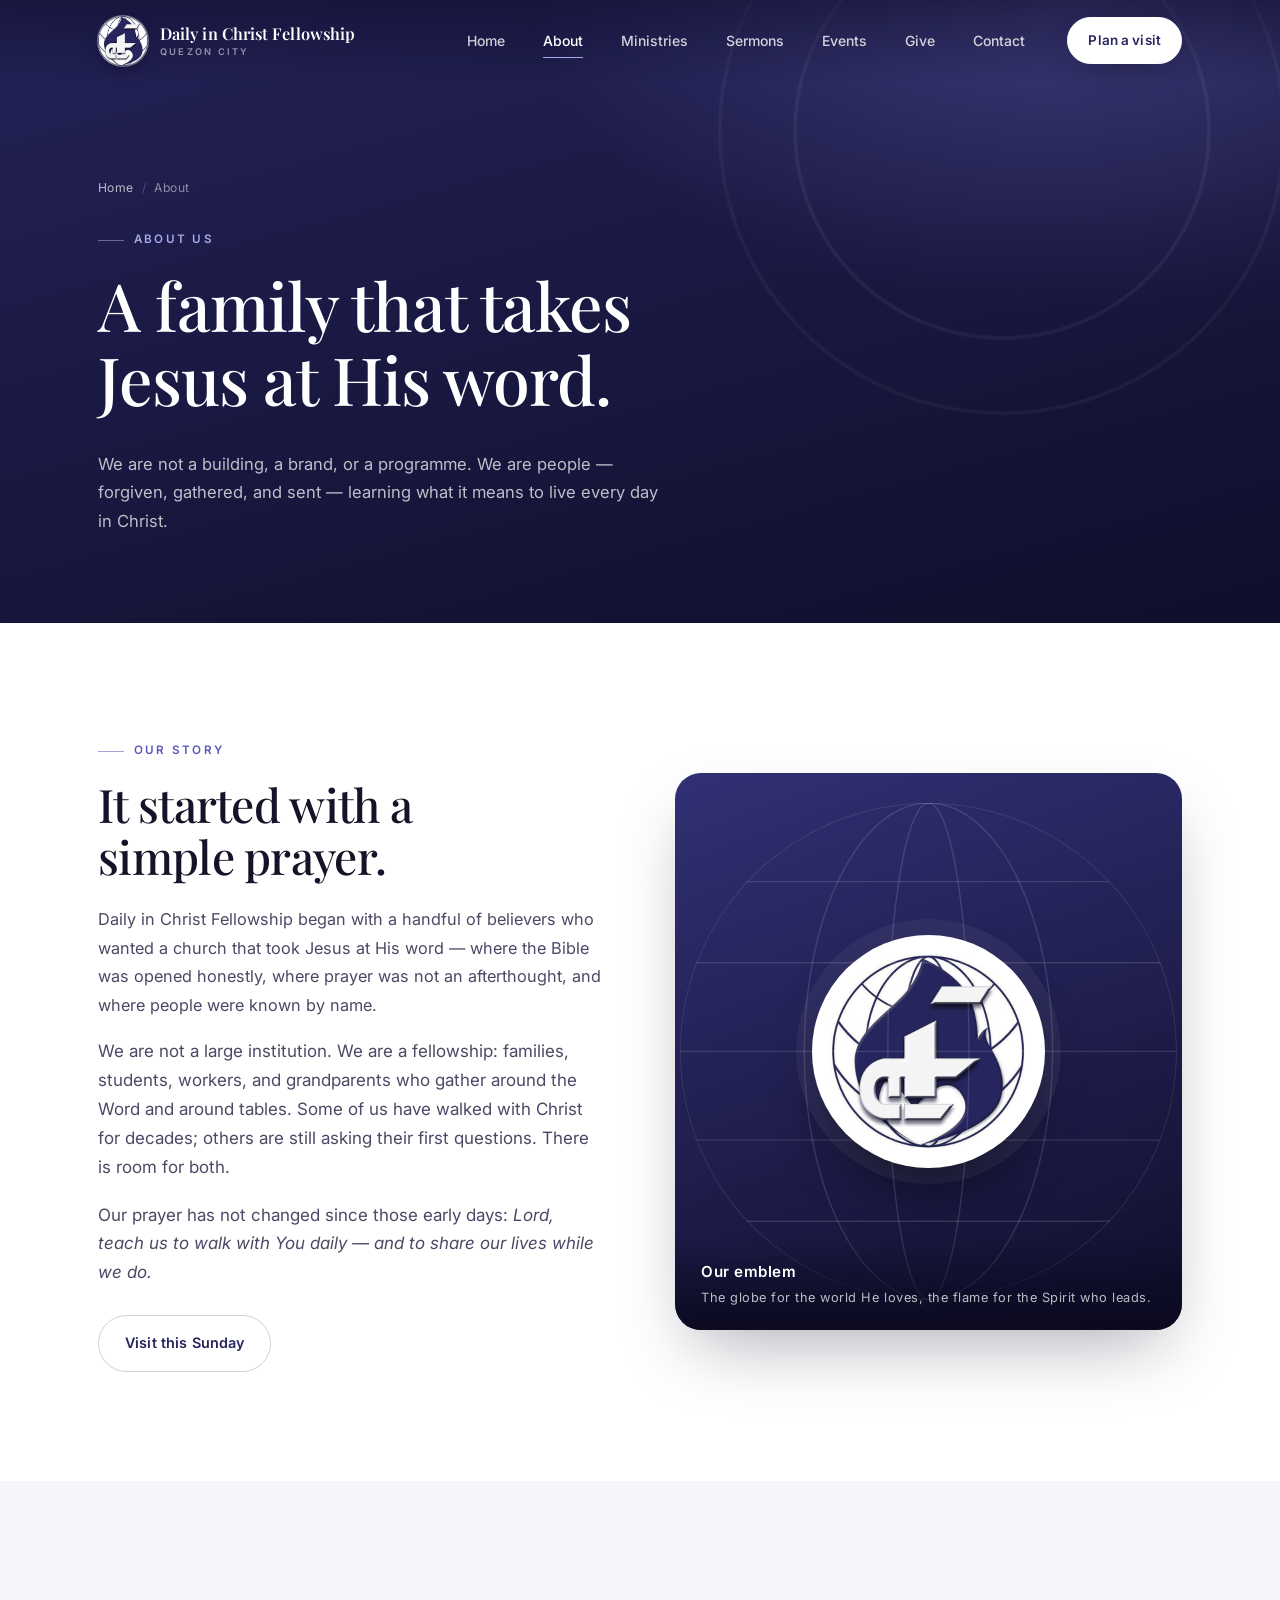
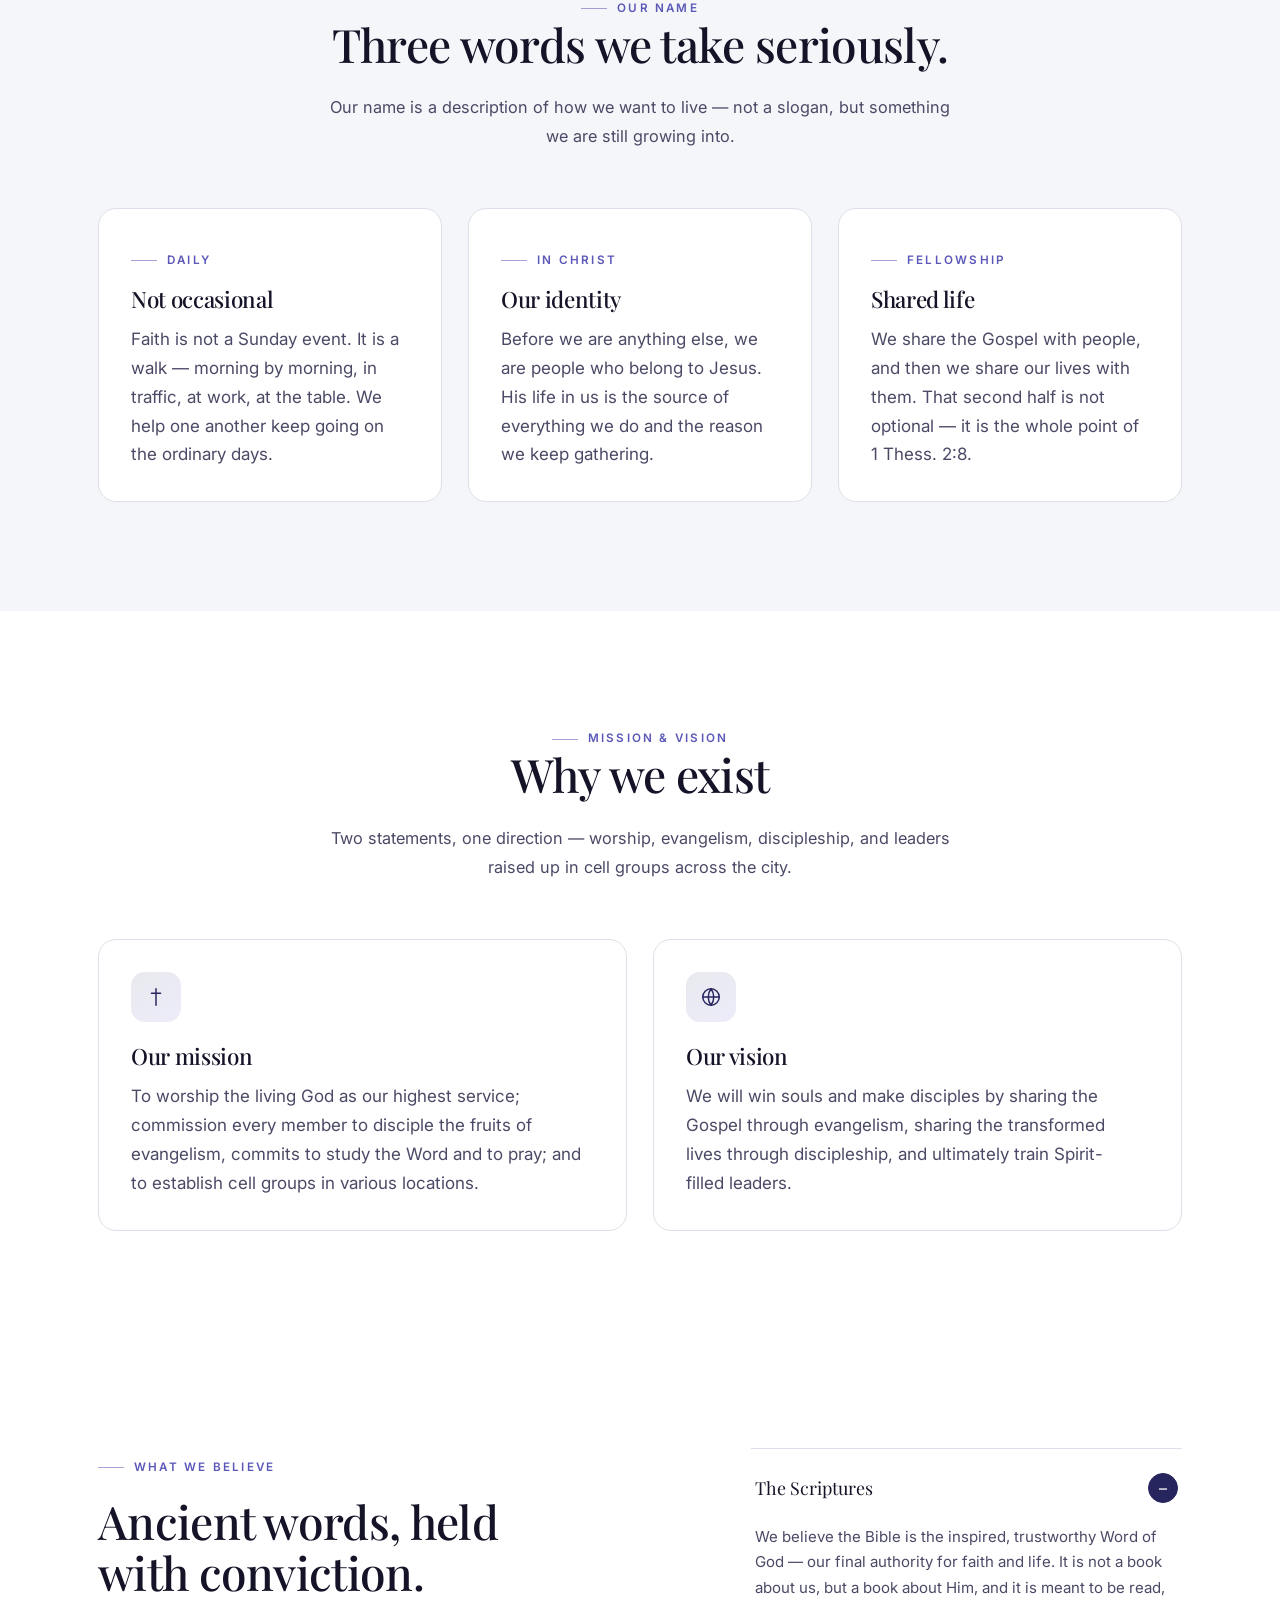
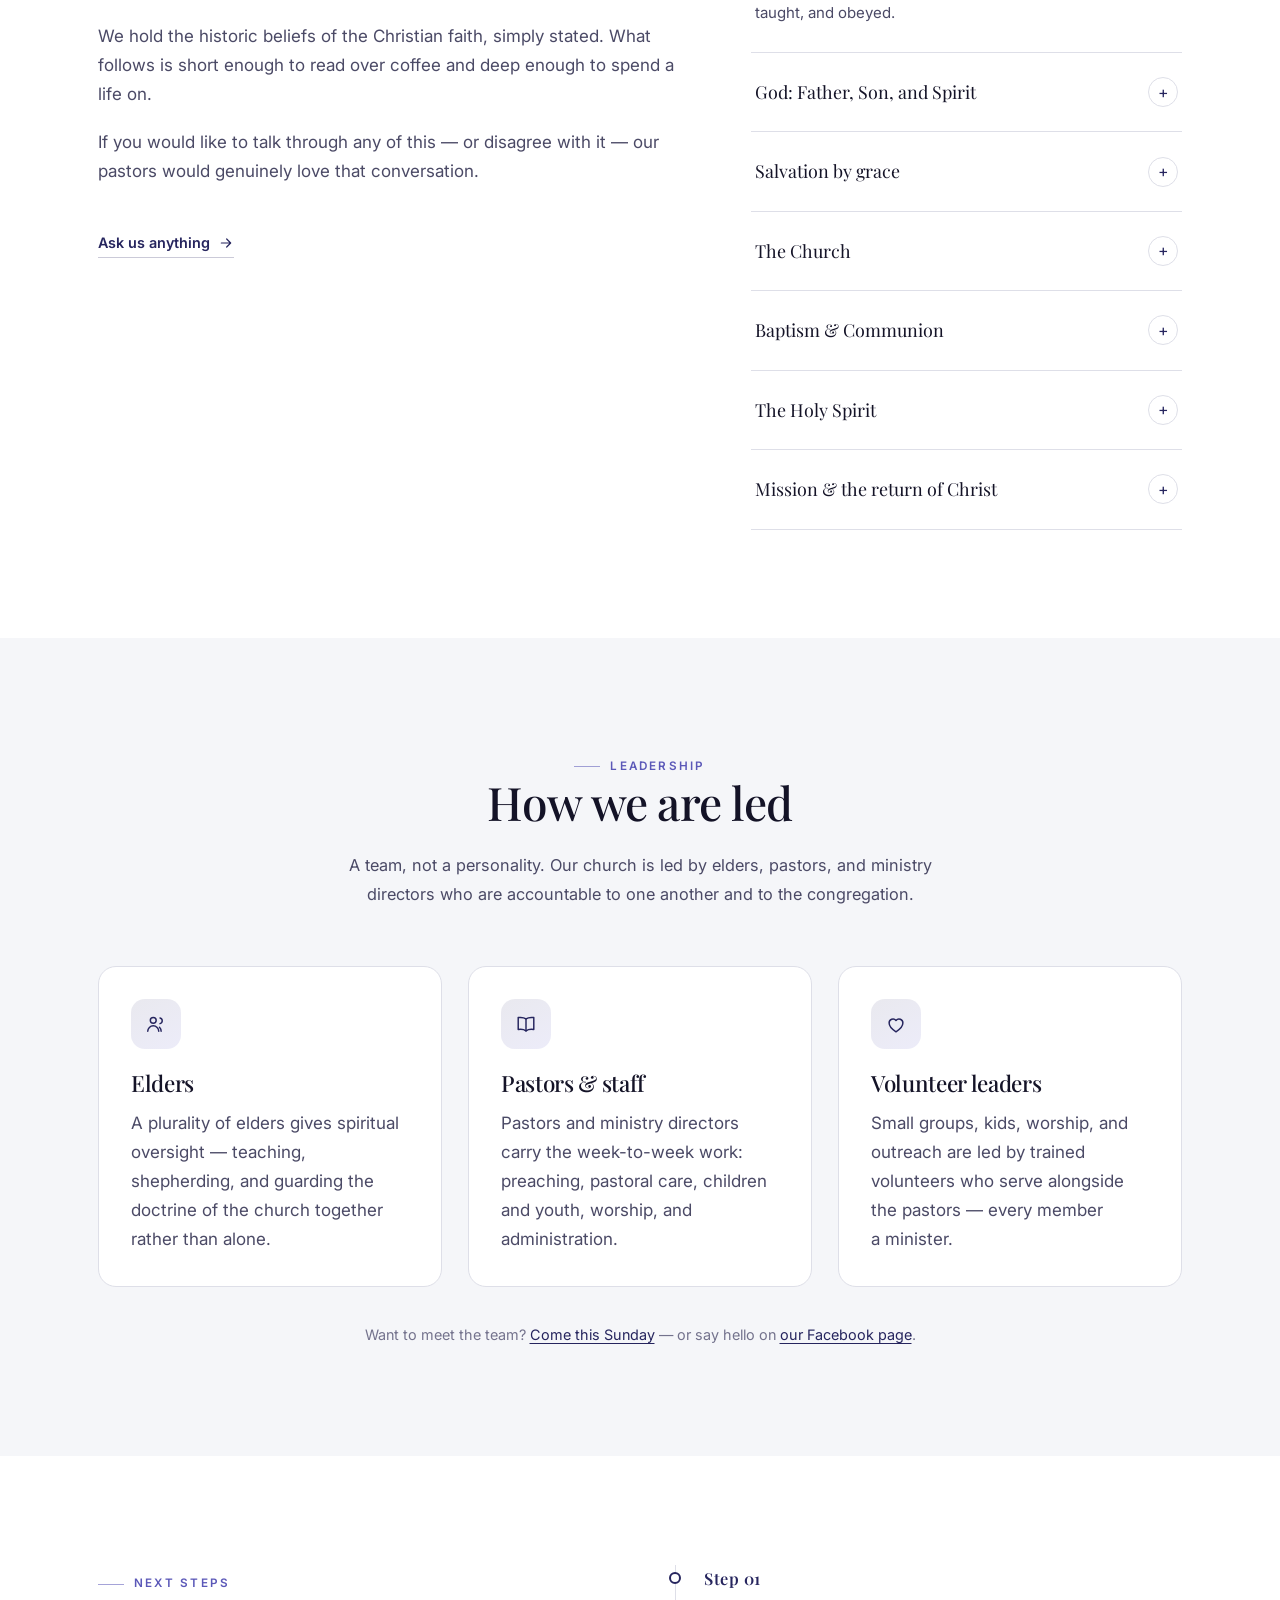
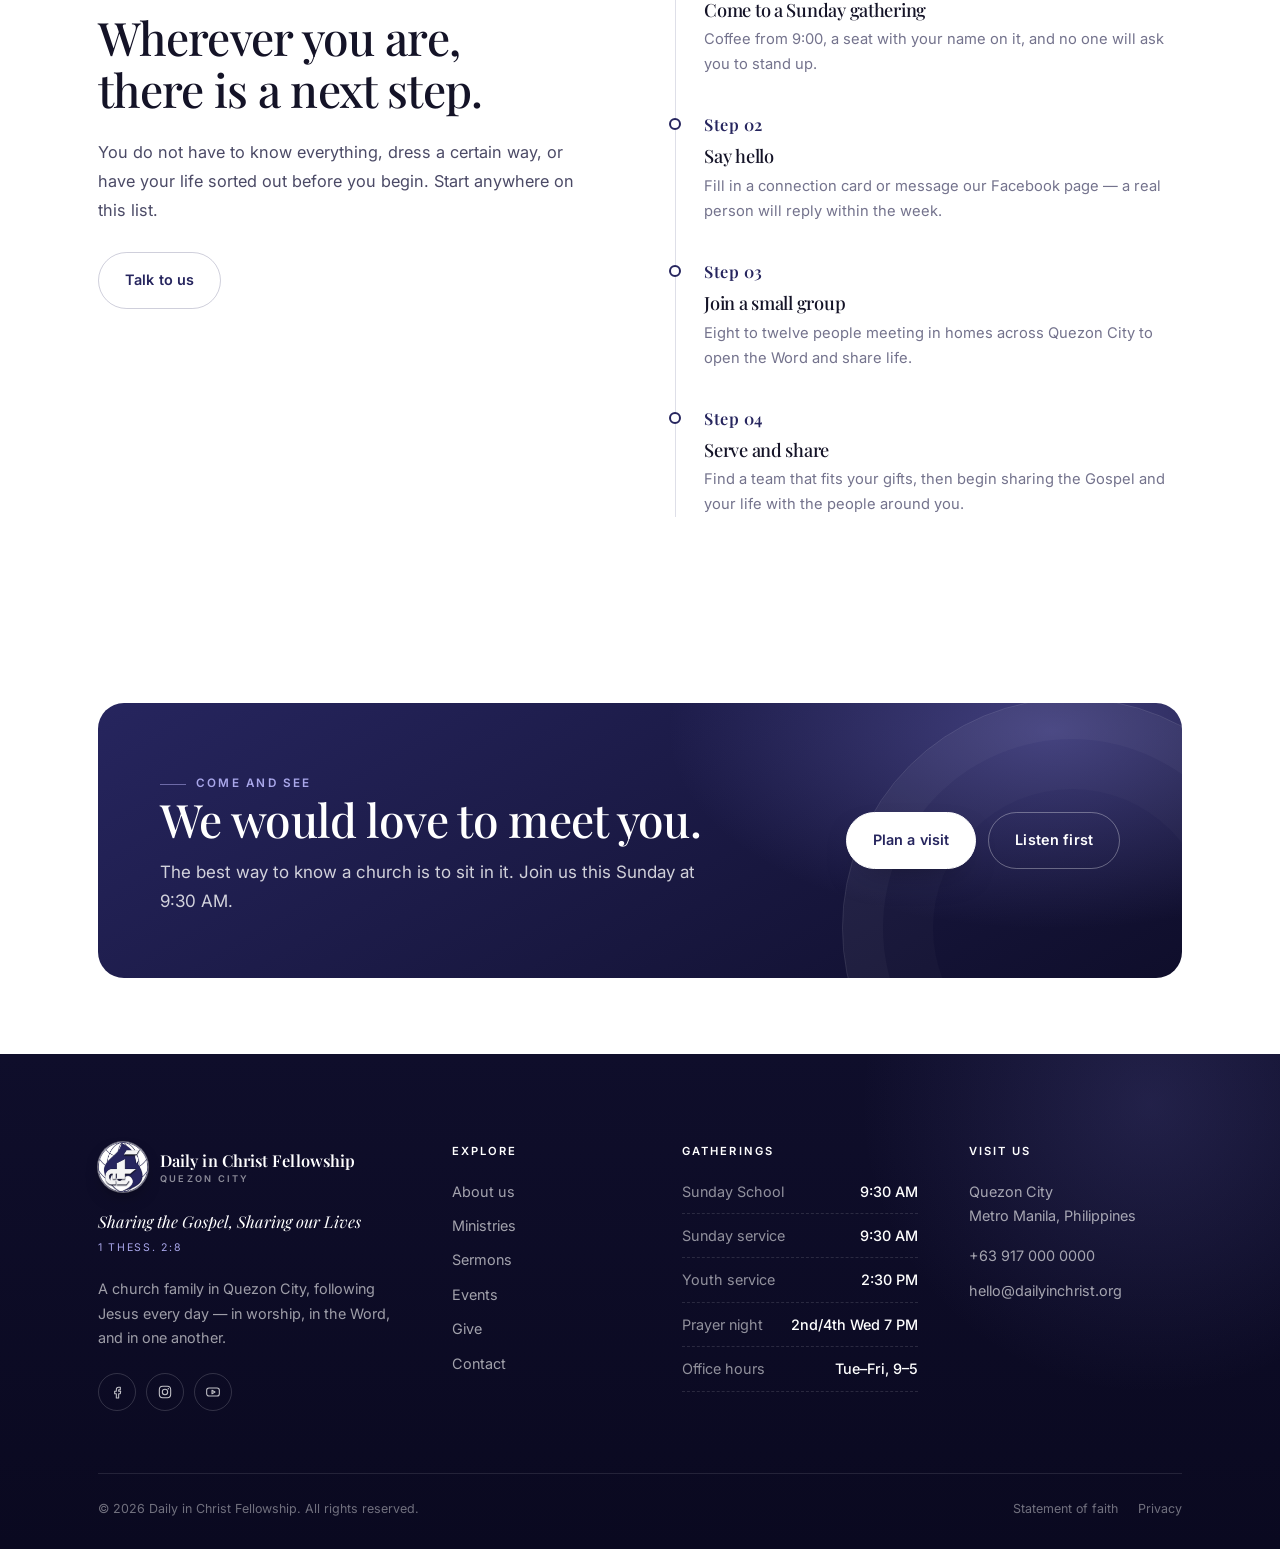
==== about.html @ facb662f "Initial commit" ====
<!DOCTYPE html>
<html lang="en">
<head>
<meta charset="utf-8">
<meta name="viewport" content="width=device-width, initial-scale=1">
<title>About Us | Daily in Christ Fellowship</title>
<meta name="description" content="Meet Daily in Christ Fellowship in Quezon City: our story, what our name means, what we believe, and how our church is led.">
<meta name="theme-color" content="#26255E">
<meta property="og:title" content="About Us | Daily in Christ Fellowship">
<meta property="og:description" content="Meet Daily in Christ Fellowship in Quezon City: our story, what our name means, what we believe, and how our church is led.">
<meta property="og:image" content="assets/images/logo.png">
<link rel="icon" href="assets/images/favicon.png" type="image/png">
<link rel="apple-touch-icon" href="assets/images/logo-192.png">
<link rel="preconnect" href="https://fonts.googleapis.com">
<link rel="preconnect" href="https://fonts.gstatic.com" crossorigin>
<link href="https://fonts.googleapis.com/css2?family=Inter:wght@300;400;500;600;700&family=Playfair+Display:ital,wght@0,400;0,500;0,600;1,400;1,500&display=swap" rel="stylesheet">
<link rel="stylesheet" href="assets/css/styles.css">
</head>
<body>
<a class="skip-link" href="#main">Skip to content</a>

<header class="site-header">
  <div class="wrap header__inner">
    <a class="brand" href="index.html" aria-label="Daily in Christ Fellowship, home">
      <span class="brand__mark" aria-hidden="true"></span>
      <span class="brand__text">
        <span class="brand__name">Daily in Christ Fellowship</span>
        <span class="brand__tag">Quezon City</span>
      </span>
    </a>

    <nav class="nav" id="primary-nav" aria-label="Primary">
      <ul class="nav__list">
        <li><a class="nav__link" href="index.html">Home</a></li>
        <li><a class="nav__link" href="about.html" aria-current="page">About</a></li>
        <li><a class="nav__link" href="ministries.html">Ministries</a></li>
        <li><a class="nav__link" href="sermons.html">Sermons</a></li>
        <li><a class="nav__link" href="events.html">Events</a></li>
        <li><a class="nav__link" href="give.html">Give</a></li>
        <li><a class="nav__link" href="contact.html">Contact</a></li>
        <li class="nav__cta"><a class="btn btn--light" href="contact.html">Plan a visit</a></li>
      </ul>
    </nav>

    <a class="btn btn--light btn--sm header__cta" href="contact.html">Plan a visit</a>
    <button class="nav-toggle" type="button" aria-label="Open menu" aria-expanded="false" aria-controls="primary-nav"><span></span></button>
  </div>
</header>

<main id="main">

  <section class="page-hero">
    <div class="wrap">
      <ol class="crumbs">
        <li><a href="index.html">Home</a></li>
        <li aria-current="page">About</li>
      </ol>
      <p class="eyebrow">About us</p>
      <h1>A family that takes Jesus at His word.</h1>
      <p class="page-hero__lead" style="margin-top:18px">
        We are not a building, a brand, or a programme. We are people — forgiven, gathered, and
        sent — learning what it means to live every day in Christ.
      </p>
    </div>
  </section>

  <section class="section">
    <div class="wrap split">
      <div class="reveal">
        <p class="eyebrow">Our story</p>
        <h2>It started with a simple prayer.</h2>
        <p class="lead">Daily in Christ Fellowship began with a handful of believers who wanted a church that took Jesus at His word — where the Bible was opened honestly, where prayer was not an afterthought, and where people were known by name.</p>
        <p>We are not a large institution. We are a fellowship: families, students, workers, and grandparents who gather around the Word and around tables. Some of us have walked with Christ for decades; others are still asking their first questions. There is room for both.</p>
        <p>Our prayer has not changed since those early days: <em>Lord, teach us to walk with You daily — and to share our lives while we do.</em></p>
        <div style="margin-top:28px">
          <a class="btn btn--ghost" href="contact.html">Visit this Sunday</a>
        </div>
      </div>
      <div class="figure-card reveal" style="--delay:100ms" role="img" aria-label="The Daily in Christ Fellowship emblem">
        <svg class="figure-card__globe" viewBox="0 0 400 400" aria-hidden="true" focusable="false">
          <defs><clipPath id="globeAboutPage"><circle cx="200" cy="200" r="196"/></clipPath></defs>
          <g clip-path="url(#globeAboutPage)" fill="none" stroke="currentColor" stroke-width="1.1">
            <circle cx="200" cy="200" r="196"/>
            <ellipse cx="200" cy="200" rx="98" ry="196"/>
            <ellipse cx="200" cy="200" rx="32" ry="196"/>
            <path d="M4 200h392M4 130h392M4 270h392M4 66h392M4 334h392"/>
          </g>
        </svg>
        <span class="figure-card__seal"></span>
        <span class="figure-card__caption">
          <strong>Our emblem</strong>
          The globe for the world He loves, the flame for the Spirit who leads.
        </span>
      </div>
    </div>
  </section>

  <section class="section section--tint" aria-labelledby="name-title">
    <div class="wrap">
      <div class="section-head section-head--center reveal">
        <p class="eyebrow">Our name</p>
        <h2 id="name-title">Three words we take seriously.</h2>
        <p class="lead">Our name is a description of how we want to live — not a slogan, but something we are still growing into.</p>
      </div>
      <div class="grid grid--3">
        <article class="card reveal">
          <p class="eyebrow" style="margin-bottom:14px">Daily</p>
          <h3>Not occasional</h3>
          <p>Faith is not a Sunday event. It is a walk — morning by morning, in traffic, at work, at the table. We help one another keep going on the ordinary days.</p>
        </article>
        <article class="card reveal" style="--delay:80ms">
          <p class="eyebrow" style="margin-bottom:14px">In Christ</p>
          <h3>Our identity</h3>
          <p>Before we are anything else, we are people who belong to Jesus. His life in us is the source of everything we do and the reason we keep gathering.</p>
        </article>
        <article class="card reveal" style="--delay:160ms">
          <p class="eyebrow" style="margin-bottom:14px">Fellowship</p>
          <h3>Shared life</h3>
          <p>We share the Gospel with people, and then we share our lives with them. That second half is not optional — it is the whole point of 1 Thess. 2:8.</p>
        </article>
      </div>
    </div>
  </section>

  <section class="section" aria-labelledby="mission-title">
    <div class="wrap">
      <div class="section-head section-head--center reveal">
        <p class="eyebrow">Mission &amp; vision</p>
        <h2 id="mission-title">Why we exist</h2>
        <p class="lead">Two statements, one direction — worship, evangelism, discipleship, and leaders raised up in cell groups across the city.</p>
      </div>
      <div class="grid grid--2">
        <article class="card reveal">
          <div class="icon-box">
            <svg viewBox="0 0 24 24" fill="none" stroke="currentColor" stroke-width="1.6" stroke-linecap="round" stroke-linejoin="round" aria-hidden="true"><path d="M12 3v18M7 8h10"/></svg>
          </div>
          <h3>Our mission</h3>
          <p>To worship the living God as our highest service; commission every member to disciple the fruits of evangelism, commits to study the Word and to pray; and to establish cell groups in various locations.</p>
        </article>
        <article class="card reveal" style="--delay:80ms">
          <div class="icon-box">
            <svg viewBox="0 0 24 24" fill="none" stroke="currentColor" stroke-width="1.6" stroke-linecap="round" stroke-linejoin="round" aria-hidden="true"><circle cx="12" cy="12" r="9"/><path d="M3 12h18M12 3a15 15 0 0 1 0 18M12 3a15 15 0 0 0 0 18"/></svg>
          </div>
          <h3>Our vision</h3>
          <p>We will win souls and make disciples by sharing the Gospel through evangelism, sharing the transformed lives through discipleship, and ultimately train Spirit-filled leaders.</p>
        </article>
      </div>
    </div>
  </section>

  <section class="section" id="beliefs" aria-labelledby="beliefs-title">
    <div class="wrap split split--wide-left" style="align-items:start">
      <div class="reveal">
        <p class="eyebrow">What we believe</p>
        <h2 id="beliefs-title">Ancient words, held with conviction.</h2>
        <p>We hold the historic beliefs of the Christian faith, simply stated. What follows is short enough to read over coffee and deep enough to spend a life on.</p>
        <p style="margin-top:20px">If you would like to talk through any of this — or disagree with it — our pastors would genuinely love that conversation.</p>
        <a class="link-arrow" href="contact.html" style="margin-top:26px">
          Ask us anything
          <svg viewBox="0 0 24 24" fill="none" stroke="currentColor" stroke-width="1.8" stroke-linecap="round" stroke-linejoin="round" aria-hidden="true"><path d="M5 12h14M13 6l6 6-6 6"/></svg>
        </a>
      </div>

      <div class="accordion reveal" style="--delay:80ms">
        <details open>
          <summary>The Scriptures</summary>
          <div class="accordion__body">We believe the Bible is the inspired, trustworthy Word of God — our final authority for faith and life. It is not a book about us, but a book about Him, and it is meant to be read, taught, and obeyed.</div>
        </details>
        <details>
          <summary>God: Father, Son, and Spirit</summary>
          <div class="accordion__body">We believe in one God eternally existing in three persons — Father, Son, and Holy Spirit — equal in power and glory, distinct in person and work.</div>
        </details>
        <details>
          <summary>Salvation by grace</summary>
          <div class="accordion__body">We believe every person has sinned and fallen short, and that salvation is a gift of God's grace received through repentance and faith in Jesus Christ — not earned by religious effort.</div>
        </details>
        <details>
          <summary>The Church</summary>
          <div class="accordion__body">We believe the church is the body of Christ on earth: a people gathered for worship, equipped by the Word, and scattered for mission. Every member is a minister.</div>
        </details>
        <details>
          <summary>Baptism &amp; Communion</summary>
          <div class="accordion__body">We practise believer's baptism by immersion as a public declaration of faith, and we celebrate Communion regularly as a remembrance of the body and blood of Christ. Both are means of grace for the believing community.</div>
        </details>
        <details>
          <summary>The Holy Spirit</summary>
          <div class="accordion__body">We believe the Spirit indwells, gifts, and empowers believers for holy living and bold witness, and that His fruit is the mark of a maturing Christian.</div>
        </details>
        <details>
          <summary>Mission &amp; the return of Christ</summary>
          <div class="accordion__body">We believe Jesus will return to judge the living and the dead and to make all things new. Until then, we are sent — to our neighbours, our city, and the nations — with the good news of the kingdom.</div>
        </details>
      </div>
    </div>
  </section>

  <section class="section section--tint" aria-labelledby="team-title">
    <div class="wrap">
      <div class="section-head section-head--center reveal">
        <p class="eyebrow">Leadership</p>
        <h2 id="team-title">How we are led</h2>
        <p class="lead">A team, not a personality. Our church is led by elders, pastors, and ministry directors who are accountable to one another and to the congregation.</p>
      </div>
      <div class="grid grid--3">
        <article class="card reveal">
          <div class="icon-box">
            <svg viewBox="0 0 24 24" fill="none" stroke="currentColor" stroke-width="1.6" stroke-linecap="round" stroke-linejoin="round" aria-hidden="true"><circle cx="9" cy="8" r="3.2"/><path d="M3 20a6 6 0 0 1 12 0"/><path d="M16.4 5.4a3.2 3.2 0 0 1 0 6.2M17.6 20a6.2 6.2 0 0 0-1.8-4.4"/></svg>
          </div>
          <h3>Elders</h3>
          <p>A plurality of elders gives spiritual oversight — teaching, shepherding, and guarding the doctrine of the church together rather than alone.</p>
        </article>
        <article class="card reveal" style="--delay:80ms">
          <div class="icon-box">
            <svg viewBox="0 0 24 24" fill="none" stroke="currentColor" stroke-width="1.6" stroke-linecap="round" stroke-linejoin="round" aria-hidden="true"><path d="M12 6.5C10 5 7 4.5 3.5 5v13c3.5-.5 6.5 0 8.5 1.5 2-1.5 5-2 8.5-1.5V5C17 4.5 14 5 12 6.5Z"/><path d="M12 6.5v13"/></svg>
          </div>
          <h3>Pastors &amp; staff</h3>
          <p>Pastors and ministry directors carry the week-to-week work: preaching, pastoral care, children and youth, worship, and administration.</p>
        </article>
        <article class="card reveal" style="--delay:160ms">
          <div class="icon-box">
            <svg viewBox="0 0 24 24" fill="none" stroke="currentColor" stroke-width="1.6" stroke-linecap="round" stroke-linejoin="round" aria-hidden="true"><path d="M12 20.5s-7.5-4.6-7.5-9.5A4.2 4.2 0 0 1 12 8.2a4.2 4.2 0 0 1 7.5 2.8c0 4.9-7.5 9.5-7.5 9.5Z"/></svg>
          </div>
          <h3>Volunteer leaders</h3>
          <p>Small groups, kids, worship, and outreach are led by trained volunteers who serve alongside the pastors — every member a minister.</p>
        </article>
      </div>
      <p class="reveal" style="text-align:center; margin-top:36px; font-size:.9rem; color:var(--muted)">
        Want to meet the team? <a href="contact.html">Come this Sunday</a> — or say hello on <a href="https://www.facebook.com/DailyInChristFellowship" target="_blank" rel="noopener">our Facebook page</a>.
      </p>
    </div>
  </section>

  <section class="section" aria-labelledby="steps-title">
    <div class="wrap split split--top">
      <div class="reveal">
        <p class="eyebrow">Next steps</p>
        <h2 id="steps-title">Wherever you are, there is a next step.</h2>
        <p class="lead">You do not have to know everything, dress a certain way, or have your life sorted out before you begin. Start anywhere on this list.</p>
        <div style="margin-top:28px">
          <a class="btn btn--ghost" href="contact.html">Talk to us</a>
        </div>
      </div>
      <ol class="timeline reveal" style="--delay:80ms">
        <li>
          <span class="year">Step 01</span>
          <h3>Come to a Sunday gathering</h3>
          <p>Coffee from 9:00, a seat with your name on it, and no one will ask you to stand up.</p>
        </li>
        <li>
          <span class="year">Step 02</span>
          <h3>Say hello</h3>
          <p>Fill in a connection card or message our Facebook page — a real person will reply within the week.</p>
        </li>
        <li>
          <span class="year">Step 03</span>
          <h3>Join a small group</h3>
          <p>Eight to twelve people meeting in homes across Quezon City to open the Word and share life.</p>
        </li>
        <li>
          <span class="year">Step 04</span>
          <h3>Serve and share</h3>
          <p>Find a team that fits your gifts, then begin sharing the Gospel and your life with the people around you.</p>
        </li>
      </ol>
    </div>
  </section>

  <section class="section section--tight">
    <div class="wrap">
      <div class="cta-band reveal">
        <div>
          <p class="eyebrow">Come and see</p>
          <h2>We would love to meet you.</h2>
          <p>The best way to know a church is to sit in it. Join us this Sunday at 9:30 AM.</p>
        </div>
        <div class="cta-band__actions">
          <a class="btn btn--light" href="contact.html">Plan a visit</a>
          <a class="btn btn--outline-light" href="sermons.html">Listen first</a>
        </div>
      </div>
    </div>
  </section>

</main>
<footer class="site-footer">
  <div class="wrap">
    <div class="footer__grid">
      <div class="footer__brand">
        <a class="brand" href="index.html" aria-label="Daily in Christ Fellowship, home">
          <span class="brand__mark" aria-hidden="true"></span>
          <span class="brand__text">
            <span class="brand__name">Daily in Christ Fellowship</span>
            <span class="brand__tag">Quezon City</span>
          </span>
        </a>
        <p class=footer__tagline>Sharing the Gospel, Sharing our Lives <span>1 Thess. 2:8</span></p>
        <p>A church family in Quezon City, following Jesus every day — in worship, in the Word, and in one another.</p>
        <div class="socials">
          <a href="https://www.facebook.com/DailyInChristFellowship" aria-label="Facebook" target="_blank" rel="noopener"><svg viewBox="0 0 24 24" fill="none" stroke="currentColor" stroke-width="1.6" stroke-linecap="round" stroke-linejoin="round" aria-hidden="true"><path d="M14.5 8.5H17V5h-2.5A3.5 3.5 0 0 0 11 8.5V11H8.5v3.5H11V21h3.5v-6.5H17L17.5 11h-3V9c0-.3.2-.5.5-.5Z"/></svg></a>
          <a href="#" aria-label="Instagram"><svg viewBox="0 0 24 24" fill="none" stroke="currentColor" stroke-width="1.6" stroke-linecap="round" aria-hidden="true"><rect x="3.5" y="3.5" width="17" height="17" rx="5"/><circle cx="12" cy="12" r="4"/><circle cx="17" cy="7" r="1.1" fill="currentColor" stroke="none"/></svg></a>
          <a href="#" aria-label="YouTube"><svg viewBox="0 0 24 24" fill="none" stroke="currentColor" stroke-width="1.6" stroke-linejoin="round" aria-hidden="true"><rect x="2.5" y="6" width="19" height="12" rx="3.5"/><path d="M10.5 9.5v5l4.5-2.5-4.5-2.5Z"/></svg></a>
        </div>
      </div>

      <div>
        <p class="footer__title">Explore</p>
        <ul class="footer__list">
          <li><a href="about.html">About us</a></li>
          <li><a href="ministries.html">Ministries</a></li>
          <li><a href="sermons.html">Sermons</a></li>
          <li><a href="events.html">Events</a></li>
          <li><a href="give.html">Give</a></li>
          <li><a href="contact.html">Contact</a></li>
        </ul>
      </div>

      <div>
        <p class="footer__title">Gatherings</p>
        <div class="footer__times">
          <div><span>Sunday School</span><span>9:30 AM</span></div>
          <div><span>Sunday service</span><span>9:30 AM</span></div>
          <div><span>Youth service</span><span>2:30 PM</span></div>
          <div><span>Prayer night</span><span>2nd/4th Wed 7 PM</span></div>
          <div><span>Office hours</span><span>Tue–Fri, 9–5</span></div>
        </div>
      </div>

      <div>
        <p class="footer__title">Visit us</p>
        <address style="font-style:normal; margin-bottom:16px; color:rgba(255,255,255,.62)">
          Quezon City<br>
          Metro Manila, Philippines
        </address>
        <ul class="footer__list">
          <li><a href="tel:+639170000000">+63 917 000 0000</a></li>
          <li><a href="mailto:hello@dailyinchrist.org">hello@dailyinchrist.org</a></li>
        </ul>
      </div>
    </div>

    <div class="footer__bottom">
      <p>&copy; <span data-year>2026</span> Daily in Christ Fellowship. All rights reserved.</p>
      <div class="footer__legal">
        <a href="about.html#beliefs">Statement of faith</a>
        <a href="#">Privacy</a>
      </div>
    </div>
  </div>
</footer>

<div class="modal" id="video-modal" role="dialog" aria-modal="true" aria-hidden="true" aria-label="Sermon player">
  <div class="modal__backdrop"></div>
  <div class="modal__panel">
    <button class="modal__close" type="button" aria-label="Close player">
      <svg viewBox="0 0 24 24" fill="none" stroke="currentColor" stroke-width="1.8" stroke-linecap="round" aria-hidden="true"><path d="M6 6l12 12M18 6L6 18"/></svg>
    </button>
    <div class="modal__frame">
      <svg class="globe" viewBox="0 0 400 400" aria-hidden="true" focusable="false">
        <g fill="none" stroke="currentColor" stroke-width="1.1">
          <circle cx="200" cy="200" r="196"/>
          <ellipse cx="200" cy="200" rx="98" ry="196"/>
          <ellipse cx="200" cy="200" rx="32" ry="196"/>
          <path d="M4 200h392M4 130h392M4 270h392M4 66h392M4 334h392"/>
        </g>
      </svg>
      <p class="modal__note"></p>
    </div>
  </div>
</div>

<script src="assets/js/main.js" defer></script>
</body>
</html>
---- assets/css/styles.css ----
/* ==========================================================================
   Daily In Christ Fellowship — Design System
   Palette sampled directly from the church logo:
     brand indigo  #26255E
     deep navy     #15143A
     silver / ivory #F5F6F9 · #DEDFE8
   ========================================================================== */

/* --------------------------------------------------------------- tokens -- */
:root {
  --navy-950: #0F0E2B;
  --navy-900: #15143A;
  --navy-800: #1B1A47;
  --navy-700: #211F52;
  --navy-600: #26255E; /* brand */
  --navy-500: #313074;
  --navy-400: #47458F;
  --iris-500: #5B58B8;
  --iris-400: #7C79D6;
  --iris-300: #A9A7EA;

  --silver-50: #FAFAFC;
  --silver-100: #F5F6F9;
  --silver-200: #ECEDF3;
  --silver-300: #DEDFE8;
  --silver-400: #C6C8D8;

  --ink: #141327;
  --body: #4B4A66;
  --muted: #74738D;
  --white: #ffffff;

  --font-display: "Playfair Display", "Cormorant Garamond", Georgia, "Times New Roman", serif;
  --font-sans: "Inter", -apple-system, BlinkMacSystemFont, "Segoe UI", Roboto, Helvetica, Arial, sans-serif;

  --wrap: 1180px;
  --gutter: clamp(20px, 5vw, 48px);
  --radius-sm: 10px;
  --radius: 18px;
  --radius-lg: 26px;

  --shadow-sm: 0 1px 2px rgba(20, 19, 39, 0.05), 0 6px 18px rgba(20, 19, 39, 0.05);
  --shadow-md: 0 10px 30px rgba(20, 19, 39, 0.08), 0 2px 6px rgba(20, 19, 39, 0.04);
  --shadow-lg: 0 30px 70px -20px rgba(15, 14, 43, 0.35);

  --ease: cubic-bezier(0.22, 0.68, 0.24, 1);
  --header-h: 82px;
}

/* ---------------------------------------------------------------- reset -- */
*,
*::before,
*::after { box-sizing: border-box; }

html {
  -webkit-text-size-adjust: 100%;
  scroll-behavior: smooth;
  scroll-padding-top: calc(var(--header-h) + 16px);
}

body {
  margin: 0;
  font-family: var(--font-sans);
  font-size: 17px;
  line-height: 1.7;
  color: var(--body);
  background: var(--white);
  -webkit-font-smoothing: antialiased;
  text-rendering: optimizeLegibility;
  overflow-x: hidden;
}

img, svg, video { display: block; max-width: 100%; }
img { height: auto; }

h1, h2, h3, h4 {
  font-family: var(--font-display);
  font-weight: 500;
  color: var(--ink);
  line-height: 1.12;
  letter-spacing: -0.015em;
  margin: 0 0 0.5em;
  text-wrap: balance;
}

h1 { font-size: clamp(2.5rem, 5.4vw, 4.15rem); }
h2 { font-size: clamp(1.95rem, 3.6vw, 2.9rem); }
h3 { font-size: clamp(1.2rem, 1.9vw, 1.4rem); line-height: 1.3; }
h4 { font-size: 1.02rem; font-family: var(--font-sans); font-weight: 600; letter-spacing: 0; }

p { margin: 0 0 1.1em; text-wrap: pretty; }
p:last-child { margin-bottom: 0; }

a { color: var(--navy-600); text-decoration-thickness: 1px; text-underline-offset: 3px; }
a:hover { color: var(--iris-500); }

ul, ol { margin: 0 0 1.1em; padding-left: 1.15em; }
li { margin-bottom: 0.35em; }

strong { font-weight: 600; color: var(--ink); }
em { font-style: italic; }

blockquote { margin: 0; }

::selection { background: var(--navy-600); color: #fff; }

:focus-visible {
  outline: 2px solid var(--iris-400);
  outline-offset: 3px;
  border-radius: 4px;
}

/* ------------------------------------------------------------ structure -- */
.wrap {
  width: 100%;
  max-width: var(--wrap);
  margin-inline: auto;
  padding-inline: var(--gutter);
}

.section { padding: clamp(64px, 8.5vw, 118px) 0; position: relative; }
.section--tight { padding: clamp(48px, 6vw, 78px) 0; }
.section--tint { background: var(--silver-100); }
.section--ink {
  background:
    radial-gradient(900px 520px at 82% -10%, rgba(124, 121, 214, 0.26), transparent 62%),
    radial-gradient(700px 480px at 5% 110%, rgba(91, 88, 184, 0.22), transparent 60%),
    linear-gradient(165deg, var(--navy-800), var(--navy-950) 72%);
  color: rgba(255, 255, 255, 0.78);
}
.section--ink h1, .section--ink h2, .section--ink h3, .section--ink h4 { color: #fff; }
.section--ink strong { color: #fff; }

.skip-link {
  position: absolute;
  left: 16px;
  top: -80px;
  z-index: 200;
  padding: 12px 20px;
  background: #fff;
  color: var(--navy-600);
  border-radius: 0 0 10px 10px;
  font-weight: 600;
  transition: top 0.2s var(--ease);
}
.skip-link:focus { top: 0; }

/* ------------------------------------------------------------ typography -- */
.eyebrow {
  display: inline-flex;
  align-items: center;
  gap: 10px;
  font-size: 0.73rem;
  font-weight: 600;
  letter-spacing: 0.19em;
  text-transform: uppercase;
  color: var(--iris-500);
  margin: 0 0 18px;
}
.eyebrow::before {
  content: "";
  width: 26px;
  height: 1px;
  background: currentColor;
  opacity: 0.55;
}
.section--ink .eyebrow { color: var(--iris-300); }

.lead {
  font-size: clamp(1.02rem, 1.25vw, 1.13rem);
  line-height: 1.75;
  color: var(--body);
  max-width: 62ch;
}
.section--ink .lead { color: rgba(255, 255, 255, 0.75); }

.section-head { max-width: 720px; margin-bottom: clamp(38px, 4.5vw, 58px); }
.section-head--center { margin-inline: auto; text-align: center; }
.section-head--center .eyebrow { justify-content: center; }
.section-head--center .lead { margin-inline: auto; }
.section-head p { margin-bottom: 0; }

.rule {
  width: 100%;
  height: 1px;
  border: 0;
  background: linear-gradient(90deg, var(--silver-300), transparent);
  margin: 0;
}

/* --------------------------------------------------------------- buttons -- */
.btn {
  --btn-bg: var(--navy-600);
  --btn-fg: #fff;
  --btn-bd: var(--navy-600);
  display: inline-flex;
  align-items: center;
  justify-content: center;
  gap: 10px;
  padding: 15px 26px;
  min-height: 52px;
  border: 1px solid var(--btn-bd);
  border-radius: 999px;
  background: var(--btn-bg);
  color: var(--btn-fg);
  font-family: var(--font-sans);
  font-size: 0.9rem;
  font-weight: 600;
  letter-spacing: 0.01em;
  text-decoration: none;
  cursor: pointer;
  transition: transform 0.25s var(--ease), box-shadow 0.25s var(--ease),
    background-color 0.25s var(--ease), border-color 0.25s var(--ease), color 0.25s var(--ease);
  box-shadow: 0 8px 22px -12px rgba(38, 37, 94, 0.85);
}
.btn:hover {
  background: var(--navy-500);
  border-color: var(--navy-500);
  color: #fff;
  transform: translateY(-2px);
  box-shadow: 0 16px 30px -14px rgba(38, 37, 94, 0.8);
}
.btn:active { transform: translateY(0); }
.btn svg { width: 17px; height: 17px; flex: none; }

.btn--ghost {
  --btn-bg: transparent;
  --btn-fg: var(--navy-600);
  --btn-bd: rgba(38, 37, 94, 0.22);
  box-shadow: none;
}
.btn--ghost:hover {
  background: var(--navy-600);
  border-color: var(--navy-600);
  color: #fff;
}

.btn--light {
  --btn-bg: #fff;
  --btn-fg: var(--navy-600);
  --btn-bd: #fff;
  box-shadow: 0 14px 34px -18px rgba(0, 0, 0, 0.55);
}
.btn--light:hover {
  background: var(--silver-100);
  border-color: var(--silver-100);
  color: var(--navy-700);
}

.btn--outline-light {
  --btn-bg: transparent;
  --btn-fg: #fff;
  --btn-bd: rgba(255, 255, 255, 0.32);
  box-shadow: none;
}
.btn--outline-light:hover {
  background: rgba(255, 255, 255, 0.1);
  border-color: rgba(255, 255, 255, 0.6);
  color: #fff;
}

.btn--sm { padding: 11px 20px; min-height: 44px; font-size: 0.84rem; }

.link-arrow {
  display: inline-flex;
  align-items: center;
  gap: 8px;
  font-weight: 600;
  font-size: 0.9rem;
  color: var(--navy-600);
  text-decoration: none;
  border-bottom: 1px solid rgba(38, 37, 94, 0.24);
  padding-bottom: 2px;
  transition: gap 0.25s var(--ease), border-color 0.25s var(--ease), color 0.25s var(--ease);
}
.link-arrow svg { width: 16px; height: 16px; transition: transform 0.25s var(--ease); }
.link-arrow:hover { gap: 12px; border-color: var(--navy-600); }
.section--ink .link-arrow { color: #fff; border-color: rgba(255, 255, 255, 0.35); }

/* ---------------------------------------------------------------- header -- */
.site-header {
  position: fixed;
  inset: 0 0 auto 0;
  z-index: 90;
  height: var(--header-h);
  display: flex;
  align-items: center;
  transition: background-color 0.35s var(--ease), box-shadow 0.35s var(--ease),
    height 0.35s var(--ease), border-color 0.35s var(--ease);
  border-bottom: 1px solid transparent;
}
.site-header::after {
  content: "";
  position: absolute;
  inset: 0;
  background: linear-gradient(180deg, rgba(15, 14, 43, 0.55), rgba(15, 14, 43, 0));
  pointer-events: none;
  transition: opacity 0.35s var(--ease);
}
.site-header.is-scrolled {
  height: 70px;
  background: rgba(16, 15, 42, 0.9);
  -webkit-backdrop-filter: saturate(150%) blur(14px);
  backdrop-filter: saturate(150%) blur(14px);
  border-bottom-color: rgba(255, 255, 255, 0.1);
  box-shadow: 0 14px 40px -24px rgba(0, 0, 0, 0.9);
}
.site-header.is-scrolled::after { opacity: 0; }

.header__inner {
  position: relative;
  z-index: 2;
  width: 100%;
  display: flex;
  align-items: center;
  gap: 22px;
}

.brand {
  display: inline-flex;
  align-items: center;
  gap: 12px;
  text-decoration: none;
  color: #fff;
  flex: none;
}
.brand__mark {
  width: 46px;
  height: 46px;
  border-radius: 50%;
  overflow: hidden;
  background: #fff;
  flex: none;
  box-shadow: 0 0 0 1px rgba(255, 255, 255, 0.35), 0 8px 20px -10px rgba(0, 0, 0, 0.7);
  transition: transform 0.35s var(--ease), box-shadow 0.35s var(--ease);
}
.brand:hover .brand__mark { transform: rotate(-6deg) scale(1.04); box-shadow: 0 0 0 1px rgba(255, 255, 255, 0.6), 0 10px 26px -10px rgba(0, 0, 0, 0.8); }
.brand__mark img { width: 100%; height: 100%; object-fit: cover; }
.brand__text { display: flex; flex-direction: column; line-height: 1.1; }
.brand__name {
  font-family: var(--font-display);
  font-size: 1.06rem;
  font-weight: 600;
  letter-spacing: 0.005em;
  color: #fff;
}
.brand__tag {
  font-size: 0.6rem;
  font-weight: 600;
  letter-spacing: 0.22em;
  text-transform: uppercase;
  color: rgba(255, 255, 255, 0.55);
  margin-top: 3px;
}

.nav { margin-left: auto; }
.nav__list {
  display: flex;
  align-items: center;
  gap: clamp(4px, 1.1vw, 14px);
  list-style: none;
  margin: 0;
  padding: 0;
}
.nav__list li { margin: 0; }
.nav__link {
  position: relative;
  display: inline-block;
  padding: 10px 12px;
  font-size: 0.875rem;
  font-weight: 500;
  color: rgba(255, 255, 255, 0.8);
  text-decoration: none;
  border-radius: 8px;
  transition: color 0.2s var(--ease);
}
.nav__link::after {
  content: "";
  position: absolute;
  left: 12px;
  right: 12px;
  bottom: 4px;
  height: 1px;
  background: #fff;
  transform: scaleX(0);
  transform-origin: left;
  transition: transform 0.3s var(--ease);
}
.nav__link:hover { color: #fff; }
.nav__link:hover::after { transform: scaleX(1); }
.nav__link[aria-current="page"] { color: #fff; }
.nav__link[aria-current="page"]::after { transform: scaleX(1); background: var(--iris-300); }

.header__cta { margin-left: 8px; }
.header__cta .btn { padding: 12px 22px; min-height: 46px; }

.nav-toggle {
  display: none;
  margin-left: auto;
  width: 46px;
  height: 46px;
  padding: 0;
  border: 1px solid rgba(255, 255, 255, 0.28);
  border-radius: 50%;
  background: rgba(255, 255, 255, 0.06);
  color: #fff;
  cursor: pointer;
  align-items: center;
  justify-content: center;
}
.nav-toggle span {
  display: block;
  width: 18px;
  height: 1.5px;
  background: currentColor;
  position: relative;
  transition: transform 0.3s var(--ease), opacity 0.2s var(--ease);
}
.nav-toggle span::before,
.nav-toggle span::after {
  content: "";
  position: absolute;
  left: 0;
  width: 18px;
  height: 1.5px;
  background: currentColor;
  transition: transform 0.3s var(--ease);
}
.nav-toggle span::before { top: -6px; }
.nav-toggle span::after { top: 6px; }
body.nav-open .nav-toggle span { transform: rotate(45deg); }
body.nav-open .nav-toggle span::before { transform: translateY(6px) rotate(-90deg); }
body.nav-open .nav-toggle span::after { transform: translateY(-6px) rotate(-90deg); opacity: 0; }

/* ---------------------------------------------------------------- hero -- */
.hero {
  position: relative;
  isolation: isolate;
  overflow: hidden;
  padding-top: calc(var(--header-h) + clamp(50px, 7vw, 96px));
  padding-bottom: clamp(48px, 6vw, 84px);
  color: rgba(255, 255, 255, 0.78);
  background:
    radial-gradient(1100px 640px at 78% 8%, rgba(124, 121, 214, 0.34), transparent 60%),
    radial-gradient(820px 620px at -6% 92%, rgba(91, 88, 184, 0.28), transparent 62%),
    linear-gradient(168deg, #232257 0%, var(--navy-800) 38%, var(--navy-950) 100%);
}
/* fine grid texture */
.hero::before {
  content: "";
  position: absolute;
  inset: 0;
  z-index: -1;
  background-image:
    linear-gradient(rgba(255, 255, 255, 0.045) 1px, transparent 1px),
    linear-gradient(90deg, rgba(255, 255, 255, 0.045) 1px, transparent 1px);
  background-size: 78px 78px;
  -webkit-mask-image: radial-gradient(circle at 62% 38%, #000 0%, transparent 72%);
  mask-image: radial-gradient(circle at 62% 38%, #000 0%, transparent 72%);
  opacity: 0.9;
}
.hero::after {
  content: "";
  position: absolute;
  inset: auto 0 0 0;
  height: 1px;
  background: linear-gradient(90deg, transparent, rgba(255, 255, 255, 0.18), transparent);
}

.hero__inner {
  position: relative;
  z-index: 1;
  display: grid;
  grid-template-columns: minmax(0, 1.06fr) minmax(0, 0.94fr);
  align-items: center;
  gap: clamp(30px, 5vw, 64px);
}

.hero__copy { max-width: 620px; }
.hero .eyebrow { color: var(--iris-300); }
.hero h1 { color: #fff; margin-bottom: 22px; }
.hero h1 em {
  font-style: italic;
  background: linear-gradient(100deg, #fff 10%, var(--iris-300) 55%, #fff 95%);
  -webkit-background-clip: text;
  background-clip: text;
  color: transparent;
}
.hero__lead {
  font-size: clamp(1.02rem, 1.35vw, 1.19rem);
  line-height: 1.75;
  color: rgba(255, 255, 255, 0.76);
  max-width: 54ch;
  margin-bottom: 32px;
}
.hero__actions { display: flex; flex-wrap: wrap; gap: 14px; margin-bottom: 40px; }

.hero__meta {
  display: flex;
  flex-wrap: wrap;
  gap: 14px 28px;
  padding-top: 26px;
  border-top: 1px solid rgba(255, 255, 255, 0.12);
}
.hero__meta-item {
  display: flex;
  align-items: center;
  gap: 10px;
  font-size: 0.84rem;
  color: rgba(255, 255, 255, 0.66);
}
.hero__meta-item svg { width: 17px; height: 17px; color: var(--iris-300); flex: none; }
.hero__meta-item strong { color: #fff; font-weight: 600; }

/* hero art: globe + seal */
.hero__art {
  position: relative;
  display: grid;
  place-items: center;
  min-height: 460px;
}
.hero__globe {
  position: absolute;
  width: min(118%, 620px);
  color: rgba(255, 255, 255, 0.16);
  opacity: 0.85;
  animation: slow-spin 90s linear infinite;
}
.hero__globe--back { transform: scale(1.16); color: rgba(255, 255, 255, 0.07); }
.hero__seal {
  position: relative;
  width: clamp(230px, 25vw, 300px);
  aspect-ratio: 1;
  border-radius: 50%;
  background: #fff;
  display: grid;
  place-items: center;
  padding: 18px;
  box-shadow:
    0 0 0 1px rgba(255, 255, 255, 0.5),
    0 0 0 14px rgba(255, 255, 255, 0.05),
    0 40px 90px -30px rgba(0, 0, 0, 0.85);
  animation: float 9s ease-in-out infinite;
}
.hero__seal::before {
  content: "";
  position: absolute;
  inset: -34px;
  border-radius: 50%;
  border: 1px dashed rgba(255, 255, 255, 0.22);
}
.hero__seal img { width: 100%; height: 100%; object-fit: contain; border-radius: 50%; }

.hero__chip {
  position: absolute;
  display: flex;
  align-items: center;
  gap: 12px;
  padding: 13px 18px;
  border-radius: 14px;
  background: rgba(255, 255, 255, 0.09);
  border: 1px solid rgba(255, 255, 255, 0.18);
  -webkit-backdrop-filter: blur(12px);
  backdrop-filter: blur(12px);
  box-shadow: 0 20px 40px -26px rgba(0, 0, 0, 0.9);
  font-size: 0.78rem;
  color: rgba(255, 255, 255, 0.7);
  line-height: 1.35;
}
.hero__chip strong { display: block; color: #fff; font-size: 0.88rem; font-weight: 600; }
.hero__chip svg { width: 26px; height: 26px; color: var(--iris-300); flex: none; }
.hero__chip--a { top: 8%; right: -4%; }
.hero__chip--b { bottom: 12%; left: -8%; }

.hero__services {
  position: relative;
  z-index: 1;
  margin-top: clamp(44px, 6vw, 70px);
  display: grid;
  grid-template-columns: repeat(3, minmax(0, 1fr));
  gap: 1px;
  background: rgba(255, 255, 255, 0.14);
  border: 1px solid rgba(255, 255, 255, 0.14);
  border-radius: var(--radius);
  overflow: hidden;
}
.service-card {
  display: flex;
  align-items: flex-start;
  gap: 14px;
  padding: 24px 26px;
  background: rgba(16, 15, 42, 0.55);
  transition: background-color 0.3s var(--ease);
}
.service-card:hover { background: rgba(46, 45, 104, 0.55); }
.service-card__icon {
  width: 40px;
  height: 40px;
  border-radius: 10px;
  display: grid;
  place-items: center;
  background: rgba(124, 121, 214, 0.18);
  color: var(--iris-300);
  flex: none;
}
.service-card__icon svg { width: 19px; height: 19px; }
.service-card__day {
  font-size: 0.68rem;
  letter-spacing: 0.18em;
  text-transform: uppercase;
  color: var(--iris-300);
  font-weight: 600;
  margin-bottom: 4px;
}
.service-card__title { color: #fff; font-weight: 600; font-size: 0.98rem; line-height: 1.35; }
.service-card__note { font-size: 0.8rem; color: rgba(255, 255, 255, 0.58); margin-top: 3px; }

/* ----------------------------------------------------------- page hero -- */
.page-hero {
  position: relative;
  isolation: isolate;
  overflow: hidden;
  padding-top: calc(var(--header-h) + clamp(56px, 8vw, 96px));
  padding-bottom: clamp(52px, 7vw, 88px);
  color: rgba(255, 255, 255, 0.74);
  background:
    radial-gradient(880px 500px at 84% 0%, rgba(124, 121, 214, 0.32), transparent 62%),
    linear-gradient(165deg, #232257, var(--navy-950));
}
.page-hero::before {
  content: "";
  position: absolute;
  z-index: -1;
  right: -8%;
  top: -40%;
  width: min(760px, 78vw);
  aspect-ratio: 1;
  background:
    radial-gradient(circle, transparent 0 38%, rgba(255, 255, 255, 0.055) 38.3% 38.7%, transparent 39%),
    radial-gradient(circle, transparent 0 52%, rgba(255, 255, 255, 0.045) 52.3% 52.7%, transparent 53%);
  border-radius: 50%;
  pointer-events: none;
}
.page-hero .eyebrow { color: var(--iris-300); }
.page-hero h1 { color: #fff; max-width: 18ch; }
.page-hero__lead {
  max-width: 58ch;
  font-size: clamp(1rem, 1.3vw, 1.14rem);
  color: rgba(255, 255, 255, 0.72);
  margin: 0;
}

.crumbs {
  display: flex;
  align-items: center;
  gap: 8px;
  list-style: none;
  margin: 0 0 22px;
  padding: 0;
  font-size: 0.76rem;
  letter-spacing: 0.04em;
  color: rgba(255, 255, 255, 0.5);
}
.crumbs li { margin: 0; display: flex; align-items: center; gap: 8px; }
.crumbs a { color: rgba(255, 255, 255, 0.7); text-decoration: none; }
.crumbs a:hover { color: #fff; }
.crumbs li + li::before { content: "/"; opacity: 0.45; }

/* ----------------------------------------------------------------- grids -- */
.grid { display: grid; gap: clamp(18px, 2.2vw, 26px); }
.grid--2 { grid-template-columns: repeat(2, minmax(0, 1fr)); }
.grid--3 { grid-template-columns: repeat(3, minmax(0, 1fr)); }
.grid--4 { grid-template-columns: repeat(4, minmax(0, 1fr)); }

.split {
  display: grid;
  grid-template-columns: minmax(0, 1fr) minmax(0, 1fr);
  gap: clamp(34px, 5.5vw, 76px);
  align-items: center;
}
.split--wide-left { grid-template-columns: minmax(0, 1.15fr) minmax(0, 0.85fr); }

/* ----------------------------------------------------------------- cards -- */
.card {
  position: relative;
  background: #fff;
  border: 1px solid var(--silver-300);
  border-radius: var(--radius);
  padding: clamp(24px, 2.6vw, 32px);
  transition: transform 0.35s var(--ease), box-shadow 0.35s var(--ease),
    border-color 0.35s var(--ease);
}
.card--hover:hover {
  transform: translateY(-5px);
  box-shadow: var(--shadow-md);
  border-color: var(--silver-400);
}

.icon-box {
  width: 50px;
  height: 50px;
  border-radius: 14px;
  display: grid;
  place-items: center;
  background: linear-gradient(150deg, rgba(38, 37, 94, 0.1), rgba(124, 121, 214, 0.14));
  color: var(--navy-600);
  margin-bottom: 20px;
  transition: background-color 0.35s var(--ease), color 0.35s var(--ease);
}
.icon-box svg { width: 22px; height: 22px; }
.card--hover:hover .icon-box { background: var(--navy-600); color: #fff; }

/* ministry card */
.ministry {
  display: flex;
  flex-direction: column;
  text-decoration: none;
  color: inherit;
  overflow: hidden;
  padding: 0;
}
.ministry__top {
  position: relative;
  height: 128px;
  background:
    radial-gradient(420px 220px at 80% -20%, rgba(124, 121, 214, 0.5), transparent 70%),
    linear-gradient(150deg, var(--navy-700), var(--navy-950));
  display: flex;
  align-items: flex-end;
  padding: 20px 24px;
  overflow: hidden;
}
.ministry__top::before {
  content: "";
  position: absolute;
  right: -28px;
  top: -46px;
  width: 168px;
  height: 168px;
  border-radius: 50%;
  border: 1px solid rgba(255, 255, 255, 0.16);
  box-shadow: inset 0 0 0 22px rgba(255, 255, 255, 0.03);
}
.ministry__top svg { width: 30px; height: 30px; color: rgba(255, 255, 255, 0.92); position: relative; }
.ministry__body { padding: 22px 24px 26px; display: flex; flex-direction: column; flex: 1; }
.ministry__body h3 { margin-bottom: 8px; font-size: 1.24rem; }
.ministry__body p { font-size: 0.92rem; color: var(--muted); margin-bottom: 18px; }
.ministry__body .link-arrow { margin-top: auto; font-size: 0.84rem; }
.ministry:hover h3 { color: var(--navy-600); }

/* ---------------------------------------------------------------- stats -- */
.stats {
  display: grid;
  grid-template-columns: repeat(4, minmax(0, 1fr));
  gap: 1px;
  background: rgba(255, 255, 255, 0.12);
  border: 1px solid rgba(255, 255, 255, 0.12);
  border-radius: var(--radius);
  overflow: hidden;
}
.stat { padding: 28px 24px; background: rgba(16, 15, 42, 0.4); }
.stat__num {
  font-family: var(--font-display);
  font-size: clamp(1.9rem, 3.2vw, 2.6rem);
  color: #fff;
  line-height: 1;
  margin-bottom: 8px;
}
.stat__label { font-size: 0.78rem; letter-spacing: 0.12em; text-transform: uppercase; color: rgba(255, 255, 255, 0.58); }

/* -------------------------------------------------------------- sermons -- */
.sermon-feature {
  position: relative;
  display: grid;
  grid-template-columns: minmax(0, 1.02fr) minmax(0, 0.98fr);
  overflow: hidden;
  border-radius: var(--radius-lg);
  border: 1px solid var(--silver-300);
  background: #fff;
}
.sermon-feature__art {
  position: relative;
  min-height: 340px;
  background:
    radial-gradient(560px 340px at 24% 12%, rgba(124, 121, 214, 0.55), transparent 66%),
    linear-gradient(160deg, var(--navy-600), var(--navy-950));
  display: grid;
  place-items: center;
  overflow: hidden;
}
.sermon-feature__art .globe { position: absolute; width: 132%; color: rgba(255, 255, 255, 0.14); }
.play-btn {
  position: relative;
  width: 76px;
  height: 76px;
  border-radius: 50%;
  border: 1px solid rgba(255, 255, 255, 0.5);
  background: rgba(255, 255, 255, 0.12);
  -webkit-backdrop-filter: blur(6px);
  backdrop-filter: blur(6px);
  color: #fff;
  display: grid;
  place-items: center;
  cursor: pointer;
  transition: transform 0.3s var(--ease), background-color 0.3s var(--ease);
}
.play-btn:hover { transform: scale(1.08); background: rgba(255, 255, 255, 0.22); }
.play-btn svg { width: 24px; height: 24px; margin-left: 3px; }
.play-btn::after {
  content: "";
  position: absolute;
  inset: -12px;
  border-radius: 50%;
  border: 1px solid rgba(255, 255, 255, 0.22);
  animation: pulse-ring 3.4s var(--ease) infinite;
}
.sermon-feature__body { padding: clamp(28px, 3.4vw, 46px); display: flex; flex-direction: column; justify-content: center; }
.sermon-feature__body h3 { font-size: clamp(1.5rem, 2.5vw, 2rem); margin: 14px 0 12px; }
.sermon-meta {
  display: flex;
  flex-wrap: wrap;
  align-items: center;
  gap: 10px;
  font-size: 0.78rem;
  letter-spacing: 0.06em;
  text-transform: uppercase;
  color: var(--muted);
}
.sermon-meta span { display: inline-flex; align-items: center; gap: 6px; }
.sermon-meta span + span::before { content: "·"; margin-right: 4px; opacity: 0.6; }
.sermon-meta svg { width: 14px; height: 14px; }

/* ----------------------------------------------------------------- lists -- */
.sermon-list { list-style: none; margin: 0; padding: 0; display: grid; gap: 0; }
.sermon-list li { margin: 0; }
.sermon-row {
  display: grid;
  grid-template-columns: 58px minmax(0, 1fr) auto;
  align-items: center;
  gap: 18px;
  padding: 20px 22px;
  border-radius: 14px;
  color: inherit;
  text-decoration: none;
  border-bottom: 1px solid var(--silver-200);
  transition: background-color 0.25s var(--ease), transform 0.25s var(--ease);
}
.sermon-list li:last-child .sermon-row { border-bottom: 0; }
.sermon-row:hover { background: var(--silver-100); transform: translateX(3px); }
.sermon-row__badge {
  width: 46px;
  height: 46px;
  border-radius: 50%;
  display: grid;
  place-items: center;
  background: rgba(38, 37, 94, 0.07);
  color: var(--navy-600);
}
.sermon-row:hover .sermon-row__badge { background: var(--navy-600); color: #fff; }
.sermon-row__badge svg { width: 16px; height: 16px; margin-left: 2px; }
.sermon-row__title { font-weight: 600; color: var(--ink); font-size: 1rem; line-height: 1.4; }
.sermon-row__meta { font-size: 0.8rem; color: var(--muted); margin-top: 3px; }
.sermon-row__dur { font-size: 0.78rem; color: var(--muted); font-variant-numeric: tabular-nums; }

/* ---------------------------------------------------------------- events -- */
.event-row {
  display: grid;
  grid-template-columns: 78px minmax(0, 1fr) auto;
  align-items: center;
  gap: 24px;
  padding: 24px 0;
  border-bottom: 1px solid var(--silver-300);
  text-decoration: none;
  color: inherit;
}
.event-row:first-of-type { padding-top: 0; }
.event-row:hover .event-row__title { color: var(--navy-600); }
.event-date {
  display: grid;
  place-items: center;
  width: 70px;
  padding: 12px 0;
  border-radius: 14px;
  background: var(--navy-600);
  color: #fff;
  line-height: 1;
  flex: none;
}
.event-date__month { font-size: 0.63rem; letter-spacing: 0.18em; text-transform: uppercase; opacity: 0.75; }
.event-date__day { font-family: var(--font-display); font-size: 1.5rem; margin: 5px 0 4px; }
.event-date__dow { font-size: 0.6rem; letter-spacing: 0.14em; text-transform: uppercase; opacity: 0.7; }
.event-row__title { font-family: var(--font-display); font-size: 1.28rem; color: var(--ink); margin-bottom: 4px; transition: color 0.2s var(--ease); }
.event-row__meta { font-size: 0.84rem; color: var(--muted); display: flex; flex-wrap: wrap; gap: 6px 16px; }
.event-row__meta span { display: inline-flex; align-items: center; gap: 6px; }
.event-row__meta svg { width: 14px; height: 14px; }
.event-row__cta {
  width: 42px;
  height: 42px;
  border-radius: 50%;
  border: 1px solid var(--silver-300);
  display: grid;
  place-items: center;
  color: var(--navy-600);
  transition: background-color 0.25s var(--ease), color 0.25s var(--ease), border-color 0.25s var(--ease), transform 0.25s var(--ease);
}
.event-row:hover .event-row__cta { background: var(--navy-600); border-color: var(--navy-600); color: #fff; transform: translateX(3px); }
.event-row__cta svg { width: 16px; height: 16px; }

.event-card { display: flex; flex-direction: column; padding: 0; overflow: hidden; }
.event-card__band {
  padding: 18px 24px;
  display: flex;
  align-items: center;
  justify-content: space-between;
  gap: 12px;
  background: var(--navy-600);
  color: #fff;
}
.event-card__band .event-date { width: auto; padding: 0; background: transparent; place-items: start; }
.event-card__band .event-date__month,
.event-card__band .event-date__dow { opacity: 0.7; }
.event-card__band .event-date__day { font-size: 1.24rem; margin: 4px 0; }
.event-card__tag {
  font-size: 0.62rem;
  letter-spacing: 0.16em;
  text-transform: uppercase;
  padding: 6px 11px;
  border-radius: 999px;
  border: 1px solid rgba(255, 255, 255, 0.35);
  color: rgba(255, 255, 255, 0.9);
  white-space: nowrap;
}
.event-card__body { padding: 22px 24px 26px; display: flex; flex-direction: column; flex: 1; }
.event-card__body h3 { font-size: 1.2rem; margin-bottom: 8px; }
.event-card__body p { font-size: 0.9rem; color: var(--muted); }
.event-card__body .link-arrow { margin-top: auto; padding-top: 16px; align-self: flex-start; }

/* ---------------------------------------------------------------- voices -- */
.quote {
  display: flex;
  flex-direction: column;
  gap: 18px;
  padding: clamp(26px, 3vw, 34px);
  border-radius: var(--radius);
  background: #fff;
  border: 1px solid var(--silver-300);
}
.quote__mark { color: var(--iris-400); font-family: var(--font-display); font-size: 2.6rem; line-height: 0.6; }
.quote p { font-family: var(--font-display); font-size: 1.12rem; line-height: 1.6; color: var(--ink); font-style: italic; }
.quote__who { display: flex; align-items: center; gap: 12px; margin-top: auto; }
.avatar {
  width: 42px;
  height: 42px;
  border-radius: 50%;
  display: grid;
  place-items: center;
  background: linear-gradient(150deg, var(--navy-500), var(--navy-700));
  color: #fff;
  font-size: 0.8rem;
  font-weight: 600;
  letter-spacing: 0.06em;
  flex: none;
}
.quote__name { font-size: 0.88rem; font-weight: 600; color: var(--ink); line-height: 1.3; }
.quote__role { font-size: 0.76rem; color: var(--muted); }

/* ----------------------------------------------------------------- verse -- */
.verse {
  position: relative;
  isolation: isolate;
  overflow: hidden;
  padding: clamp(56px, 7vw, 92px) 0;
  background:
    radial-gradient(700px 400px at 50% 0%, rgba(124, 121, 214, 0.28), transparent 65%),
    linear-gradient(170deg, var(--navy-800), var(--navy-950));
  color: rgba(255, 255, 255, 0.75);
  text-align: center;
}
.verse__globe {
  position: absolute;
  z-index: -1;
  left: 50%;
  top: 50%;
  width: min(720px, 92vw);
  transform: translate(-50%, -50%);
  color: rgba(255, 255, 255, 0.09);
  pointer-events: none;
}
.verse blockquote {
  font-family: var(--font-display);
  font-size: clamp(1.5rem, 3vw, 2.35rem);
  line-height: 1.42;
  color: #fff;
  max-width: 24ch;
  margin: 0 auto 20px;
  font-style: italic;
  text-wrap: balance;
}
.verse cite {
  font-style: normal;
  font-size: 0.76rem;
  letter-spacing: 0.22em;
  text-transform: uppercase;
  color: var(--iris-300);
  font-weight: 600;
}

/* ------------------------------------------------------------------- cta -- */
.cta-band {
  position: relative;
  overflow: hidden;
  isolation: isolate;
  border-radius: var(--radius-lg);
  padding: clamp(34px, 5vw, 62px);
  background:
    radial-gradient(620px 320px at 88% 10%, rgba(124, 121, 214, 0.42), transparent 62%),
    linear-gradient(150deg, var(--navy-600), var(--navy-950));
  color: rgba(255, 255, 255, 0.8);
  display: grid;
  grid-template-columns: minmax(0, 1.25fr) auto;
  align-items: center;
  gap: 32px;
}
.cta-band::before {
  content: "";
  position: absolute;
  z-index: -1;
  right: -120px;
  bottom: -180px;
  width: 460px;
  height: 460px;
  border-radius: 50%;
  border: 1px solid rgba(255, 255, 255, 0.12);
  box-shadow: inset 0 0 0 40px rgba(255, 255, 255, 0.03), inset 0 0 0 90px rgba(255, 255, 255, 0.02);
}
.cta-band h2 { color: #fff; margin-bottom: 12px; }
.cta-band p { max-width: 52ch; margin: 0; }
.cta-band .eyebrow { color: var(--iris-300); }
.cta-band__actions { display: flex; flex-wrap: wrap; gap: 12px; }

/* --------------------------------------------------------------- giving -- */
.give-grid { display: grid; grid-template-columns: repeat(3, minmax(0, 1fr)); gap: 22px; }
.give-card {
  display: flex;
  flex-direction: column;
  padding: 30px;
  border-radius: var(--radius);
  border: 1px solid var(--silver-300);
  background: #fff;
  transition: transform 0.35s var(--ease), box-shadow 0.35s var(--ease);
}
.give-card--feature {
  background: linear-gradient(160deg, var(--navy-600), var(--navy-900));
  border-color: transparent;
  color: rgba(255, 255, 255, 0.78);
  box-shadow: var(--shadow-lg);
}
.give-card--feature h3, .give-card--feature strong { color: #fff; }
.give-card--feature .icon-box { background: rgba(255, 255, 255, 0.12); color: #fff; }
.give-card--feature .link-arrow { color: #fff; border-color: rgba(255, 255, 255, 0.4); }
.give-card:hover { transform: translateY(-4px); box-shadow: var(--shadow-md); }
.give-card h3 { font-size: 1.3rem; margin-bottom: 10px; }
.give-card p { font-size: 0.92rem; color: var(--muted); margin-bottom: 22px; }
.give-card--feature p { color: rgba(255, 255, 255, 0.72); }
.amounts { display: flex; flex-wrap: wrap; gap: 8px; margin-bottom: 20px; }
.amount {
  padding: 8px 15px;
  border-radius: 999px;
  border: 1px solid var(--silver-300);
  background: var(--silver-50);
  font-size: 0.82rem;
  font-weight: 600;
  color: var(--navy-600);
  cursor: pointer;
  transition: all 0.2s var(--ease);
}
.amount:hover, .amount.is-active { background: var(--navy-600); border-color: var(--navy-600); color: #fff; }

/* ----------------------------------------------------------------- forms -- */
.form { display: grid; gap: 18px; }
.field { display: grid; gap: 8px; }
.field label { font-size: 0.78rem; font-weight: 600; letter-spacing: 0.1em; text-transform: uppercase; color: var(--ink); }
.field input,
.field select,
.field textarea {
  width: 100%;
  padding: 14px 16px;
  font: inherit;
  font-size: 0.94rem;
  color: var(--ink);
  background: #fff;
  border: 1px solid var(--silver-300);
  border-radius: 12px;
  transition: border-color 0.2s var(--ease), box-shadow 0.2s var(--ease);
}
.field textarea { min-height: 140px; resize: vertical; }
.field input::placeholder, .field textarea::placeholder { color: #A9A8BC; }
.field input:focus, .field select:focus, .field textarea:focus {
  outline: none;
  border-color: var(--iris-400);
  box-shadow: 0 0 0 4px rgba(124, 121, 214, 0.16);
}
.form__row { display: grid; grid-template-columns: 1fr 1fr; gap: 18px; }
.form__note { font-size: 0.78rem; color: var(--muted); margin: 0; }
.form__status {
  display: none;
  padding: 14px 18px;
  border-radius: 12px;
  background: rgba(38, 37, 94, 0.07);
  border: 1px solid rgba(38, 37, 94, 0.14);
  color: var(--navy-600);
  font-size: 0.88rem;
  font-weight: 500;
}
.form__status.is-visible { display: block; }

.newsletter {
  display: flex;
  gap: 10px;
  padding: 6px;
  border: 1px solid rgba(255, 255, 255, 0.18);
  background: rgba(255, 255, 255, 0.06);
  border-radius: 999px;
  max-width: 430px;
}
.newsletter input {
  flex: 1;
  min-width: 0;
  border: 0;
  background: transparent;
  color: #fff;
  font: inherit;
  font-size: 0.9rem;
  padding: 0 18px;
}
.newsletter input::placeholder { color: rgba(255, 255, 255, 0.45); }
.newsletter input:focus { outline: none; }
.newsletter .btn { padding: 11px 20px; min-height: 44px; }

/* ------------------------------------------------------------- info list -- */
.info-list { list-style: none; margin: 0; padding: 0; display: grid; gap: 0; }
.info-list li {
  display: grid;
  grid-template-columns: 42px minmax(0, 1fr);
  gap: 16px;
  padding: 18px 0;
  border-bottom: 1px solid var(--silver-300);
  margin: 0;
}
.info-list li:first-child { padding-top: 0; }
.info-list li:last-child { border-bottom: 0; padding-bottom: 0; }
.info-list__icon {
  width: 42px;
  height: 42px;
  border-radius: 11px;
  display: grid;
  place-items: center;
  background: rgba(38, 37, 94, 0.06);
  color: var(--navy-600);
}
.info-list__icon svg { width: 18px; height: 18px; }
.info-list__label { font-size: 0.72rem; letter-spacing: 0.14em; text-transform: uppercase; color: var(--muted); margin-bottom: 2px; }
.info-list__value { margin: 0; color: var(--ink); font-size: 0.95rem; font-weight: 500; }
.info-list__value a { color: inherit; text-decoration: none; }
.info-list__value a:hover { color: var(--navy-600); text-decoration: underline; }

/* ----------------------------------------------------------- media card -- */
.figure-card {
  position: relative;
  border-radius: var(--radius-lg);
  overflow: hidden;
  isolation: isolate;
  background: linear-gradient(160deg, var(--navy-500), var(--navy-950));
  aspect-ratio: 4 / 4.4;
  display: grid;
  place-items: center;
  box-shadow: var(--shadow-lg);
}
.figure-card--wide { aspect-ratio: 4 / 3; }
.figure-card__globe { position: absolute; width: 150%; color: rgba(255, 255, 255, 0.13); }
.figure-card__seal {
  width: 46%;
  aspect-ratio: 1;
  background: #fff;
  border-radius: 50%;
  padding: 14px;
  display: grid;
  place-items: center;
  box-shadow: 0 0 0 16px rgba(255, 255, 255, 0.05), 0 30px 60px -24px rgba(0, 0, 0, 0.8);
}
.figure-card__seal img { width: 100%; height: 100%; object-fit: contain; border-radius: 50%; }
.figure-card__caption {
  position: absolute;
  inset: auto 0 0 0;
  padding: 22px 26px;
  background: linear-gradient(0deg, rgba(10, 9, 30, 0.92), rgba(10, 9, 30, 0));
  color: rgba(255, 255, 255, 0.72);
  font-size: 0.8rem;
  letter-spacing: 0.04em;
}
.figure-card__caption strong { display: block; color: #fff; font-size: 0.95rem; font-weight: 600; margin-bottom: 2px; }

.jump-links {
  position: sticky;
  top: calc(var(--header-h) + 12px);
  display: flex;
  flex-direction: column;
  gap: 2px;
  padding: 16px;
  border-radius: var(--radius);
  background: #fff;
  border: 1px solid var(--silver-300);
}
.jump-links h4 { margin: 0 0 10px; font-size: 0.7rem; letter-spacing: 0.16em; text-transform: uppercase; color: var(--muted); padding: 0 10px; }
.jump-links a {
  padding: 9px 12px;
  border-radius: 8px;
  font-size: 0.88rem;
  color: var(--body);
  text-decoration: none;
  transition: background-color 0.2s var(--ease), color 0.2s var(--ease);
}
.jump-links a:hover { background: var(--silver-100); color: var(--navy-600); }
.jump-links a.is-active { background: var(--navy-600); color: #fff; }

/* ----------------------------------------------------------- prose block -- */
.prose { max-width: 68ch; }
.prose h2 { margin-top: 1.6em; }
.prose h2:first-child { margin-top: 0; }
.prose h3 { margin-top: 1.5em; }
.prose ul { padding-left: 1.1em; }
.prose li::marker { color: var(--iris-500); }

.checklist { list-style: none; padding: 0; margin: 0; display: grid; gap: 12px; }
.checklist li { display: grid; grid-template-columns: 22px minmax(0, 1fr); gap: 12px; margin: 0; font-size: 0.94rem; }
.checklist svg { width: 20px; height: 20px; color: var(--iris-500); margin-top: 3px; }

/* ------------------------------------------------------------- accordion -- */
.accordion { border-top: 1px solid var(--silver-300); }
.accordion details {
  border-bottom: 1px solid var(--silver-300);
  padding: 4px 0;
}
.accordion summary {
  display: flex;
  align-items: center;
  justify-content: space-between;
  gap: 18px;
  padding: 20px 4px;
  cursor: pointer;
  list-style: none;
  font-family: var(--font-display);
  font-size: 1.12rem;
  color: var(--ink);
  transition: color 0.2s var(--ease);
}
.accordion summary::-webkit-details-marker { display: none; }
.accordion summary:hover { color: var(--navy-600); }
.accordion summary::after {
  content: "+";
  flex: none;
  width: 30px;
  height: 30px;
  border-radius: 50%;
  border: 1px solid var(--silver-300);
  display: grid;
  place-items: center;
  font-family: var(--font-sans);
  font-size: 1rem;
  color: var(--navy-600);
  transition: transform 0.3s var(--ease), background-color 0.3s var(--ease), color 0.3s var(--ease);
}
.accordion details[open] summary::after { content: "–"; background: var(--navy-600); color: #fff; border-color: var(--navy-600); }
.accordion .accordion__body { padding: 0 4px 22px; font-size: 0.94rem; color: var(--body); max-width: 70ch; }

/* ----------------------------------------------------------------- chips -- */
.chips { display: flex; flex-wrap: wrap; gap: 8px; }
.chip {
  padding: 9px 16px;
  border-radius: 999px;
  border: 1px solid var(--silver-300);
  background: #fff;
  font-size: 0.82rem;
  font-weight: 500;
  color: var(--body);
  cursor: pointer;
  text-decoration: none;
  transition: all 0.2s var(--ease);
}
.chip:hover { border-color: var(--silver-400); color: var(--navy-600); }
.chip.is-active { background: var(--navy-600); border-color: var(--navy-600); color: #fff; }

/* -------------------------------------------------------------- team card -- */
.person { text-align: center; }
.person__avatar {
  width: 96px;
  height: 96px;
  border-radius: 50%;
  margin: 0 auto 18px;
  display: grid;
  place-items: center;
  font-family: var(--font-display);
  font-size: 1.5rem;
  color: #fff;
  background: linear-gradient(150deg, var(--navy-500), var(--navy-800));
  box-shadow: 0 0 0 8px var(--silver-100);
}
.person h3 { font-size: 1.1rem; margin-bottom: 4px; }
.person__role { font-size: 0.72rem; letter-spacing: 0.16em; text-transform: uppercase; color: var(--iris-500); font-weight: 600; }

/* ------------------------------------------------------------------- map -- */
.map {
  position: relative;
  border-radius: var(--radius-lg);
  overflow: hidden;
  min-height: 340px;
  background:
    repeating-linear-gradient(0deg, rgba(38, 37, 94, 0.09) 0 1px, transparent 1px 46px),
    repeating-linear-gradient(90deg, rgba(38, 37, 94, 0.09) 0 1px, transparent 1px 46px),
    linear-gradient(160deg, var(--silver-100), #e9eaf2);
  display: grid;
  place-items: center;
  border: 1px solid var(--silver-300);
}
.map::before {
  content: "";
  position: absolute;
  left: -10%;
  right: -10%;
  top: 52%;
  height: 74px;
  background: #fff;
  transform: rotate(-14deg);
  box-shadow: 0 0 0 1px rgba(38, 37, 94, 0.07);
}
.map::after {
  content: "";
  position: absolute;
  top: -20%;
  bottom: -20%;
  left: 40%;
  width: 46px;
  background: #fff;
  transform: rotate(9deg);
  box-shadow: 0 0 0 1px rgba(38, 37, 94, 0.06);
}
.map__pin {
  position: relative;
  z-index: 2;
  display: flex;
  align-items: center;
  gap: 12px;
  padding: 12px 18px;
  background: #fff;
  border-radius: 999px;
  box-shadow: var(--shadow-md);
  font-size: 0.85rem;
  font-weight: 600;
  color: var(--ink);
}
.map__pin svg { width: 20px; height: 20px; color: var(--navy-600); }

/* ---------------------------------------------------------------- footer -- */
.site-footer {
  position: relative;
  isolation: isolate;
  overflow: hidden;
  background: linear-gradient(180deg, var(--navy-950), #0A0920);
  color: rgba(255, 255, 255, 0.6);
  padding-top: clamp(56px, 7vw, 88px);
  font-size: 0.9rem;
}
.site-footer::before {
  content: "";
  position: absolute;
  z-index: -1;
  top: -260px;
  right: -180px;
  width: 620px;
  height: 620px;
  border-radius: 50%;
  background: radial-gradient(circle, rgba(124, 121, 214, 0.18), transparent 66%);
}
.footer__grid {
  display: grid;
  grid-template-columns: minmax(0, 1.5fr) repeat(3, minmax(0, 0.85fr));
  gap: clamp(30px, 4vw, 56px);
  padding-bottom: clamp(40px, 5vw, 62px);
}
.footer__brand .brand { margin-bottom: 18px; }
.footer__brand p { max-width: 34ch; margin-bottom: 22px; }
.footer__title {
  font-size: 0.7rem;
  letter-spacing: 0.18em;
  text-transform: uppercase;
  color: #fff;
  font-weight: 600;
  margin: 0 0 18px;
}
.footer__list { list-style: none; margin: 0; padding: 0; display: grid; gap: 10px; }
.footer__list li { margin: 0; }
.footer__list a { color: rgba(255, 255, 255, 0.62); text-decoration: none; transition: color 0.2s var(--ease); }
.footer__list a:hover { color: #fff; }
.footer__times { display: grid; gap: 10px; }
.footer__times div { display: flex; justify-content: space-between; gap: 14px; border-bottom: 1px dashed rgba(255, 255, 255, 0.12); padding-bottom: 9px; }
.footer__times span:first-child { color: rgba(255, 255, 255, 0.55); }
.footer__times span:last-child { color: #fff; font-weight: 500; }

.socials { display: flex; gap: 10px; }
.socials a {
  width: 38px;
  height: 38px;
  border-radius: 50%;
  display: grid;
  place-items: center;
  border: 1px solid rgba(255, 255, 255, 0.16);
  color: rgba(255, 255, 255, 0.75);
  transition: all 0.25s var(--ease);
}
.socials a:hover { background: #fff; border-color: #fff; color: var(--navy-700); transform: translateY(-2px); }
.socials svg { width: 16px; height: 16px; }

.footer__bottom {
  border-top: 1px solid rgba(255, 255, 255, 0.1);
  padding: 24px 0 30px;
  display: flex;
  flex-wrap: wrap;
  align-items: center;
  justify-content: space-between;
  gap: 12px;
  font-size: 0.78rem;
  color: rgba(255, 255, 255, 0.42);
}
.footer__bottom p { margin: 0; }
.footer__legal { display: flex; gap: 20px; }
.footer__legal a { color: inherit; text-decoration: none; }
.footer__legal a:hover { color: #fff; }

/* ----------------------------------------------------------------- modal -- */
.modal {
  position: fixed;
  inset: 0;
  z-index: 120;
  display: grid;
  place-items: center;
  padding: 24px;
  opacity: 0;
  visibility: hidden;
  transition: opacity 0.3s var(--ease), visibility 0.3s var(--ease);
}
.modal.is-open { opacity: 1; visibility: visible; }
.modal__backdrop {
  position: absolute;
  inset: 0;
  background: rgba(8, 7, 24, 0.82);
  -webkit-backdrop-filter: blur(8px);
  backdrop-filter: blur(8px);
  cursor: pointer;
}
.modal__panel {
  position: relative;
  z-index: 2;
  width: min(760px, 100%);
  background: #fff;
  border-radius: var(--radius-lg);
  padding: 22px;
  box-shadow: 0 40px 100px -30px rgba(0, 0, 0, 0.7);
  transform: translateY(14px) scale(0.985);
  transition: transform 0.35s var(--ease);
}
.modal.is-open .modal__panel { transform: none; }
.modal__frame {
  position: relative;
  aspect-ratio: 16 / 9;
  border-radius: 14px;
  overflow: hidden;
  display: grid;
  place-items: center;
  text-align: center;
  color: rgba(255, 255, 255, 0.8);
  background:
    radial-gradient(420px 260px at 50% 0%, rgba(124, 121, 214, 0.4), transparent 70%),
    linear-gradient(160deg, var(--navy-600), var(--navy-950));
}
.modal__frame .globe { position: absolute; width: 90%; color: rgba(255, 255, 255, 0.1); }
.modal__note {
  position: relative;
  font-size: 0.9rem;
  max-width: 34ch;
  padding: 0 24px;
}
.modal__close {
  position: absolute;
  top: -14px;
  right: -14px;
  width: 42px;
  height: 42px;
  border-radius: 50%;
  border: 1px solid rgba(255, 255, 255, 0.2);
  background: var(--navy-900);
  color: #fff;
  display: grid;
  place-items: center;
  cursor: pointer;
  transition: transform 0.25s var(--ease), background-color 0.25s var(--ease);
  z-index: 3;
}
.modal__close:hover { transform: rotate(90deg); background: var(--navy-600); }
.modal__close svg { width: 16px; height: 16px; }

/* --------------------------------------------------------------- reveal -- */
.reveal {
  opacity: 0;
  transform: translateY(20px);
  transition: opacity 0.75s var(--ease), transform 0.75s var(--ease);
  transition-delay: var(--delay, 0ms);
}
.reveal.is-visible { opacity: 1; transform: none; }

/* ---------------------------------------------------------------- motion -- */
@keyframes float {
  0%, 100% { transform: translateY(-8px); }
  50% { transform: translateY(8px); }
}
@keyframes slow-spin {
  to { transform: rotate(360deg); }
}
@keyframes pulse-ring {
  0% { transform: scale(1); opacity: 0.7; }
  70% { transform: scale(1.18); opacity: 0; }
  100% { transform: scale(1.18); opacity: 0; }
}

/* ------------------------------------------------------------ responsive -- */
@media (max-width: 1080px) {
  .hero__inner { grid-template-columns: minmax(0, 1fr); }
  .hero__art { min-height: 380px; order: -1; margin-bottom: 8px; }
  .hero__globe { width: min(92vw, 460px); }
  .hero__seal { width: clamp(180px, 42vw, 230px); }
  .hero__chip--a { right: 2%; top: 2%; }
  .hero__chip--b { left: 2%; bottom: 2%; }
  .grid--4 { grid-template-columns: repeat(2, minmax(0, 1fr)); }
  .footer__grid { grid-template-columns: repeat(2, minmax(0, 1fr)); gap: 38px; }
  .footer__brand { grid-column: 1 / -1; }
}

@media (max-width: 900px) {
  :root { --header-h: 72px; }
  .nav { display: none; }
  .header__cta { display: none; }
  .nav-toggle { display: inline-flex; }

  body.nav-open .nav {
    display: block;
    position: fixed;
    inset: var(--header-h) 0 0 0;
    background: linear-gradient(170deg, var(--navy-800), var(--navy-950));
    padding: 28px var(--gutter) 40px;
    overflow-y: auto;
    z-index: 80;
    animation: nav-in 0.35s var(--ease);
  }
  body.nav-open .nav__list { flex-direction: column; align-items: stretch; gap: 2px; }
  body.nav-open .nav__link {
    display: flex;
    justify-content: space-between;
    align-items: center;
    padding: 16px 4px;
    font-size: 1.1rem;
    font-family: var(--font-display);
    color: rgba(255, 255, 255, 0.9);
    border-bottom: 1px solid rgba(255, 255, 255, 0.08);
    border-radius: 0;
  }
  body.nav-open .nav__link::after { display: none; }
  body.nav-open .nav__list .btn { margin-top: 22px; width: 100%; }

  .hero__services { grid-template-columns: 1fr; }
  .hero__meta { gap: 12px 22px; }
  .split, .split--wide-left { grid-template-columns: minmax(0, 1fr); gap: 38px; }
  .split--reverse .figure-card { order: -1; }
  .sermon-feature { grid-template-columns: minmax(0, 1fr); }
  .sermon-feature__art { min-height: 220px; }
  .grid--3 { grid-template-columns: repeat(2, minmax(0, 1fr)); }
  .stats { grid-template-columns: repeat(2, minmax(0, 1fr)); }
  .give-grid { grid-template-columns: minmax(0, 1fr); }
  .cta-band { grid-template-columns: minmax(0, 1fr); }
  .jump-links { display: none; }
}

@keyframes nav-in {
  from { opacity: 0; transform: translateY(-8px); }
  to { opacity: 1; transform: none; }
}

@media (max-width: 620px) {
  body { font-size: 16px; }
  .grid--2, .grid--3, .grid--4 { grid-template-columns: minmax(0, 1fr); }
  .footer__grid { grid-template-columns: minmax(0, 1fr); }
  .form__row { grid-template-columns: minmax(0, 1fr); }
  .event-row { grid-template-columns: 62px minmax(0, 1fr); gap: 16px; }
  .event-row__cta { display: none; }
  .event-date { width: 58px; padding: 10px 0; }
  .event-date__day { font-size: 1.25rem; }
  .sermon-row { grid-template-columns: 44px minmax(0, 1fr); gap: 14px; padding: 16px 8px; }
  .sermon-row__dur { display: none; }
  .hero__actions .btn { width: 100%; }
  .newsletter { flex-wrap: wrap; border-radius: 18px; padding: 10px; }
  .newsletter input { width: 100%; padding: 8px 12px; }
  .newsletter .btn { width: 100%; }
  .verse blockquote { font-size: 1.32rem; }
  .footer__bottom { flex-direction: column; align-items: flex-start; }
  .brand__tag { display: none; }
  .header__inner { gap: 12px; }
  .hero__chip { display: none; }
}

/* ------------------------------------------------------------ a11y/motion -- */
@media (prefers-reduced-motion: reduce) {
  *, *::before, *::after {
    animation-duration: 0.001ms !important;
    animation-iteration-count: 1 !important;
    transition-duration: 0.001ms !important;
    scroll-behavior: auto !important;
  }
  .reveal { opacity: 1; transform: none; }
}

@media print {
  .site-header, .site-footer, .cta-band, .nav-toggle { display: none !important; }
  body { color: #000; }
  .section { padding: 24px 0; }
}

/* ------------------------------------------------------------ refinements -- */
.nav__list .nav__cta { display: none; }
@media (max-width: 900px) {
  body.nav-open .nav__list .nav__cta { display: block; }
}
.hero__globe--back { animation: none; transform: scale(1.18); }
.sermon-row__title,
.sermon-row__meta,
.event-row__title,
.event-row__meta { display: block; }
.event-row__meta span { display: inline-flex; }
.event-row > span:nth-child(2) { min-width: 0; }
.hero__seal img { border-radius: 50%; }
address { font-style: normal; }

/* newsletter/contact panel */
.panel {
  background: #fff;
  border: 1px solid var(--silver-300);
  border-radius: var(--radius-lg);
  padding: clamp(26px, 3.2vw, 42px);
  box-shadow: var(--shadow-sm);
}
.panel--ink { background: var(--navy-900); border-color: transparent; color: rgba(255,255,255,.72); }

/* hero art follows the copy on small screens */
@media (max-width: 1080px) {
  .hero__art { order: 2; min-height: 330px; margin-top: 18px; margin-bottom: 0; }
  .hero__seal { width: clamp(170px, 38vw, 210px); }
}


/* ---------------------------------------------------------------- extras -- */
.mini-meta {
  font-size: 0.76rem;
  letter-spacing: 0.09em;
  text-transform: uppercase;
  color: var(--iris-500);
  font-weight: 600;
  margin: 16px 0 0;
}

.timeline { list-style: none; margin: 0; padding: 0 0 0 28px; border-left: 1px solid var(--silver-300); display: grid; gap: 34px; }
.timeline li { position: relative; margin: 0; }
.timeline li::before {
  content: "";
  position: absolute;
  left: -35px;
  top: 7px;
  width: 12px;
  height: 12px;
  border-radius: 50%;
  background: #fff;
  border: 2px solid var(--navy-600);
}
.timeline .year { font-family: var(--font-display); font-size: 1.02rem; font-weight: 600; color: var(--navy-600); letter-spacing: 0.03em; }
.timeline h3 { margin: 4px 0 6px; font-size: 1.14rem; }
.timeline p { color: var(--muted); font-size: 0.92rem; margin: 0; }

.meter { display: grid; gap: 9px; }
.meter__row { display: flex; align-items: baseline; justify-content: space-between; gap: 16px; font-size: 0.9rem; color: var(--body); }
.meter__row strong { color: var(--ink); font-variant-numeric: tabular-nums; }
.meter__track { height: 8px; border-radius: 99px; background: var(--silver-300); overflow: hidden; }
.meter__fill { height: 100%; width: var(--w, 0%); border-radius: 99px; background: linear-gradient(90deg, var(--navy-600), var(--iris-400)); }

/* ------------------------------------------------------------- final pass -- */
.footer__grid { grid-template-columns: minmax(0, 1.35fr) minmax(0, 0.8fr) minmax(0, 1.05fr) minmax(0, 0.95fr); }
.footer__times span { white-space: nowrap; }
.footer__times div { gap: 10px; }

.give-card--feature .amount {
  background: rgba(255, 255, 255, 0.08);
  border-color: rgba(255, 255, 255, 0.26);
  color: #fff;
}
.give-card--feature .amount:hover,
.give-card--feature .amount.is-active {
  background: #fff;
  border-color: #fff;
  color: var(--navy-700);
}

.event-row__meta span + span::before {
  content: "·";
  margin-right: 2px;
  opacity: 0.55;
}

.card--stack { display: flex; flex-direction: column; }
.card--stack > :last-child { margin-top: auto; }

.split--top { align-items: start; }

/* lightbox polish */
.modal__panel {
  padding: 10px;
  background: rgba(15, 14, 43, 0.98);
  border: 1px solid rgba(255, 255, 255, 0.12);
  border-radius: 22px;
}
.modal__frame { border-radius: 14px; }
.modal__note { color: rgba(255, 255, 255, 0.9); font-size: 0.95rem; }
.modal__close {
  top: -16px;
  right: -16px;
  background: #fff;
  color: var(--navy-700);
  border-color: rgba(255, 255, 255, 0.9);
}
.modal__close:hover { background: var(--iris-400); color: #fff; border-color: var(--iris-400); }

/* --------------------------------------------------------------- tagline -- */
.tagline {
  display: flex;
  flex-wrap: wrap;
  align-items: center;
  gap: 12px;
  margin: 0 0 24px;
  font-family: var(--font-display);
  font-style: italic;
  font-size: clamp(1.02rem, 1.5vw, 1.22rem);
  color: #fff;
  line-height: 1.4;
}
.tagline__rule { width: 34px; height: 1px; background: rgba(255, 255, 255, 0.45); flex: none; }
.tagline__ref {
  font-family: var(--font-sans);
  font-style: normal;
  font-size: 0.62rem;
  font-weight: 600;
  letter-spacing: 0.2em;
  text-transform: uppercase;
  color: var(--iris-300);
  padding: 5px 11px;
  border: 1px solid rgba(255, 255, 255, 0.22);
  border-radius: 999px;
  white-space: nowrap;
}

/* tagline section */
.pillar {
  padding: clamp(24px, 2.6vw, 32px);
  border-radius: var(--radius);
  background: rgba(255, 255, 255, 0.045);
  border: 1px solid rgba(255, 255, 255, 0.12);
  transition: background-color 0.35s var(--ease), border-color 0.35s var(--ease), transform 0.35s var(--ease);
}
.pillar:hover { background: rgba(255, 255, 255, 0.075); border-color: rgba(255, 255, 255, 0.24); transform: translateY(-3px); }
.pillar .icon-box { background: rgba(124, 121, 214, 0.18); color: var(--iris-300); margin-bottom: 18px; }
.pillar h3 { color: #fff; font-size: 1.34rem; margin-bottom: 8px; }
.pillar p { color: rgba(255, 255, 255, 0.68); font-size: 0.94rem; margin: 0; }

.tagline-verse {
  max-width: 660px;
  margin: clamp(34px, 4vw, 52px) auto 0;
  padding-top: clamp(26px, 3vw, 38px);
  border-top: 1px solid rgba(255, 255, 255, 0.14);
  text-align: center;
}
.tagline-verse blockquote {
  font-family: var(--font-display);
  font-style: italic;
  font-size: clamp(1.1rem, 1.9vw, 1.42rem);
  line-height: 1.55;
  color: rgba(255, 255, 255, 0.9);
  margin: 0 0 16px;
}
.tagline-verse cite {
  font-style: normal;
  font-size: 0.68rem;
  letter-spacing: 0.22em;
  text-transform: uppercase;
  color: var(--iris-300);
  font-weight: 600;
}

.footer__tagline {
  font-family: var(--font-display);
  font-style: italic;
  font-size: 1.02rem;
  color: #fff;
  margin: 0 0 10px;
  line-height: 1.45;
}
.footer__tagline span { color: var(--iris-300); font-family: var(--font-sans); font-style: normal; font-size: 0.66rem; letter-spacing: 0.16em; text-transform: uppercase; display: block; margin-top: 6px; }

/* ------------------------------------------------------------ facebook -- */
.fb-card {
  background: #fff;
  border: 1px solid var(--silver-300);
  border-radius: var(--radius);
  padding: clamp(20px, 2.4vw, 26px);
  box-shadow: var(--shadow-sm);
}
.fb-card__head {
  display: flex;
  align-items: center;
  gap: 12px;
  padding-bottom: 16px;
  border-bottom: 1px solid var(--silver-200);
  margin-bottom: 18px;
}
.fb-card__avatar {
  width: 44px;
  height: 44px;
  border-radius: 50%;
  overflow: hidden;
  flex: none;
  background: #fff;
  box-shadow: 0 0 0 1px var(--silver-300);
}
.fb-card__avatar img { width: 100%; height: 100%; object-fit: cover; }
.fb-card__who { display: flex; flex-direction: column; min-width: 0; }
.fb-card__name { font-weight: 600; color: var(--ink); font-size: 0.95rem; line-height: 1.3; }
.fb-card__meta { font-size: 0.75rem; color: var(--muted); }
.fb-card__pin {
  margin-left: auto;
  width: 34px;
  height: 34px;
  border-radius: 50%;
  display: grid;
  place-items: center;
  background: rgba(38, 37, 94, 0.06);
  color: var(--iris-500);
  flex: none;
}
.fb-card__pin svg { width: 16px; height: 16px; }
.fb-card__body {
  font-family: var(--font-display);
  font-style: italic;
  font-size: clamp(1.14rem, 1.7vw, 1.34rem);
  line-height: 1.45;
  color: var(--ink);
  margin: 0 0 12px;
}
.fb-card__sub { font-size: 0.92rem; color: var(--muted); margin-bottom: 20px; }
.fb-card__link {
  display: inline-flex;
  align-items: center;
  gap: 8px;
  font-weight: 600;
  font-size: 0.88rem;
  color: var(--navy-600);
  text-decoration: none;
  border-bottom: 1px solid rgba(38, 37, 94, 0.24);
  padding-bottom: 2px;
  transition: gap 0.25s var(--ease), color 0.25s var(--ease), border-color 0.25s var(--ease);
}
.fb-card__link:hover { gap: 12px; color: var(--iris-500); border-color: currentColor; }
.fb-card__link svg { width: 15px; height: 15px; }

/* ------------------------------------------------------------- brand logo -- */
:root {
  --logo-mark: url("[data-uri]");
}

.brand__mark {
  position: relative;
  width: 50px;
  height: 50px;
  flex: none;
  border-radius: 50%;
  background: #fff var(--logo-mark) center / 104% no-repeat;
  box-shadow: 0 0 0 1px rgba(255, 255, 255, 0.38), 0 8px 20px -10px rgba(0, 0, 0, 0.7);
  transition: transform 0.35s var(--ease), box-shadow 0.35s var(--ease);
}
.brand:hover .brand__mark {
  transform: rotate(-6deg) scale(1.05);
  box-shadow: 0 0 0 1px rgba(255, 255, 255, 0.65), 0 10px 26px -10px rgba(0, 0, 0, 0.8);
}
.brand__mark img { display: none; }

.brand__name {
  font-family: var(--font-display);
  font-size: 1.02rem;
  font-weight: 600;
  letter-spacing: 0.005em;
  color: #fff;
  line-height: 1.15;
  white-space: nowrap;
}
.brand__tag {
  font-size: 0.58rem;
  font-weight: 600;
  letter-spacing: 0.24em;
  text-transform: uppercase;
  color: rgba(255, 255, 255, 0.52);
  margin-top: 4px;
}

/* the same mark backs the larger seals, so the logo can never appear empty */


.fb-card__avatar { background-image: var(--logo-mark); background-repeat: no-repeat; background-position: center; background-size: 96%; }

@media (max-width: 620px) {
  .brand__name { font-size: 0.92rem; }
  .brand__mark { width: 44px; height: 44px; }
}

.fb-card__avatar img { object-fit: contain; padding: 3px; }

/* four gatherings in the hero strip */
.hero__services { grid-template-columns: repeat(4, minmax(0, 1fr)); }
@media (max-width: 1080px) { .hero__services { grid-template-columns: repeat(2, minmax(0, 1fr)); } }
@media (max-width: 620px) { .hero__services { grid-template-columns: minmax(0, 1fr); } }
.service-card { padding: 22px 22px; }

/* --------------------------------------------------- large seals (embedded) -- */
:root {
  --logo-lg: url("[data-uri]");
}

.hero__seal,
.figure-card__seal {
  padding: 0;
  background: #fff var(--logo-lg) center / 86% no-repeat;
}

.fb-card__avatar { background: #fff var(--logo-mark) center / 100% no-repeat; }
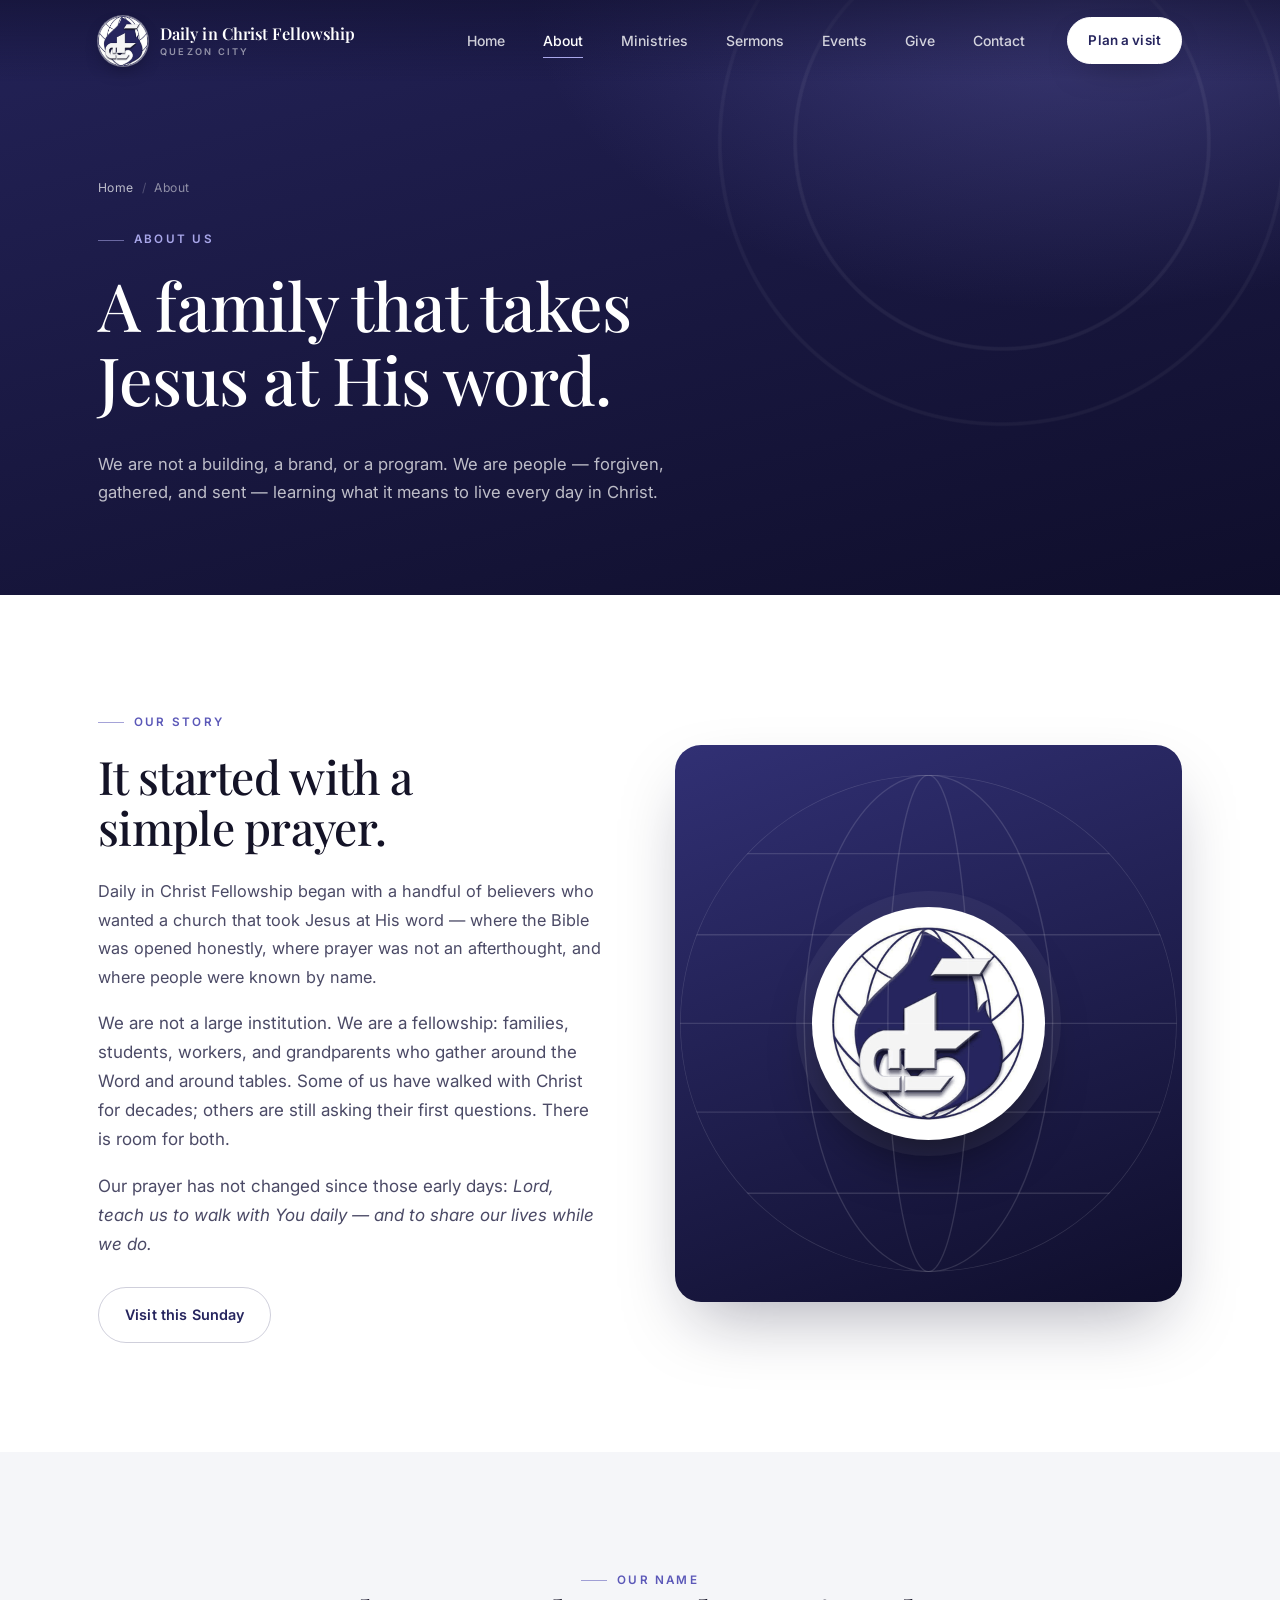
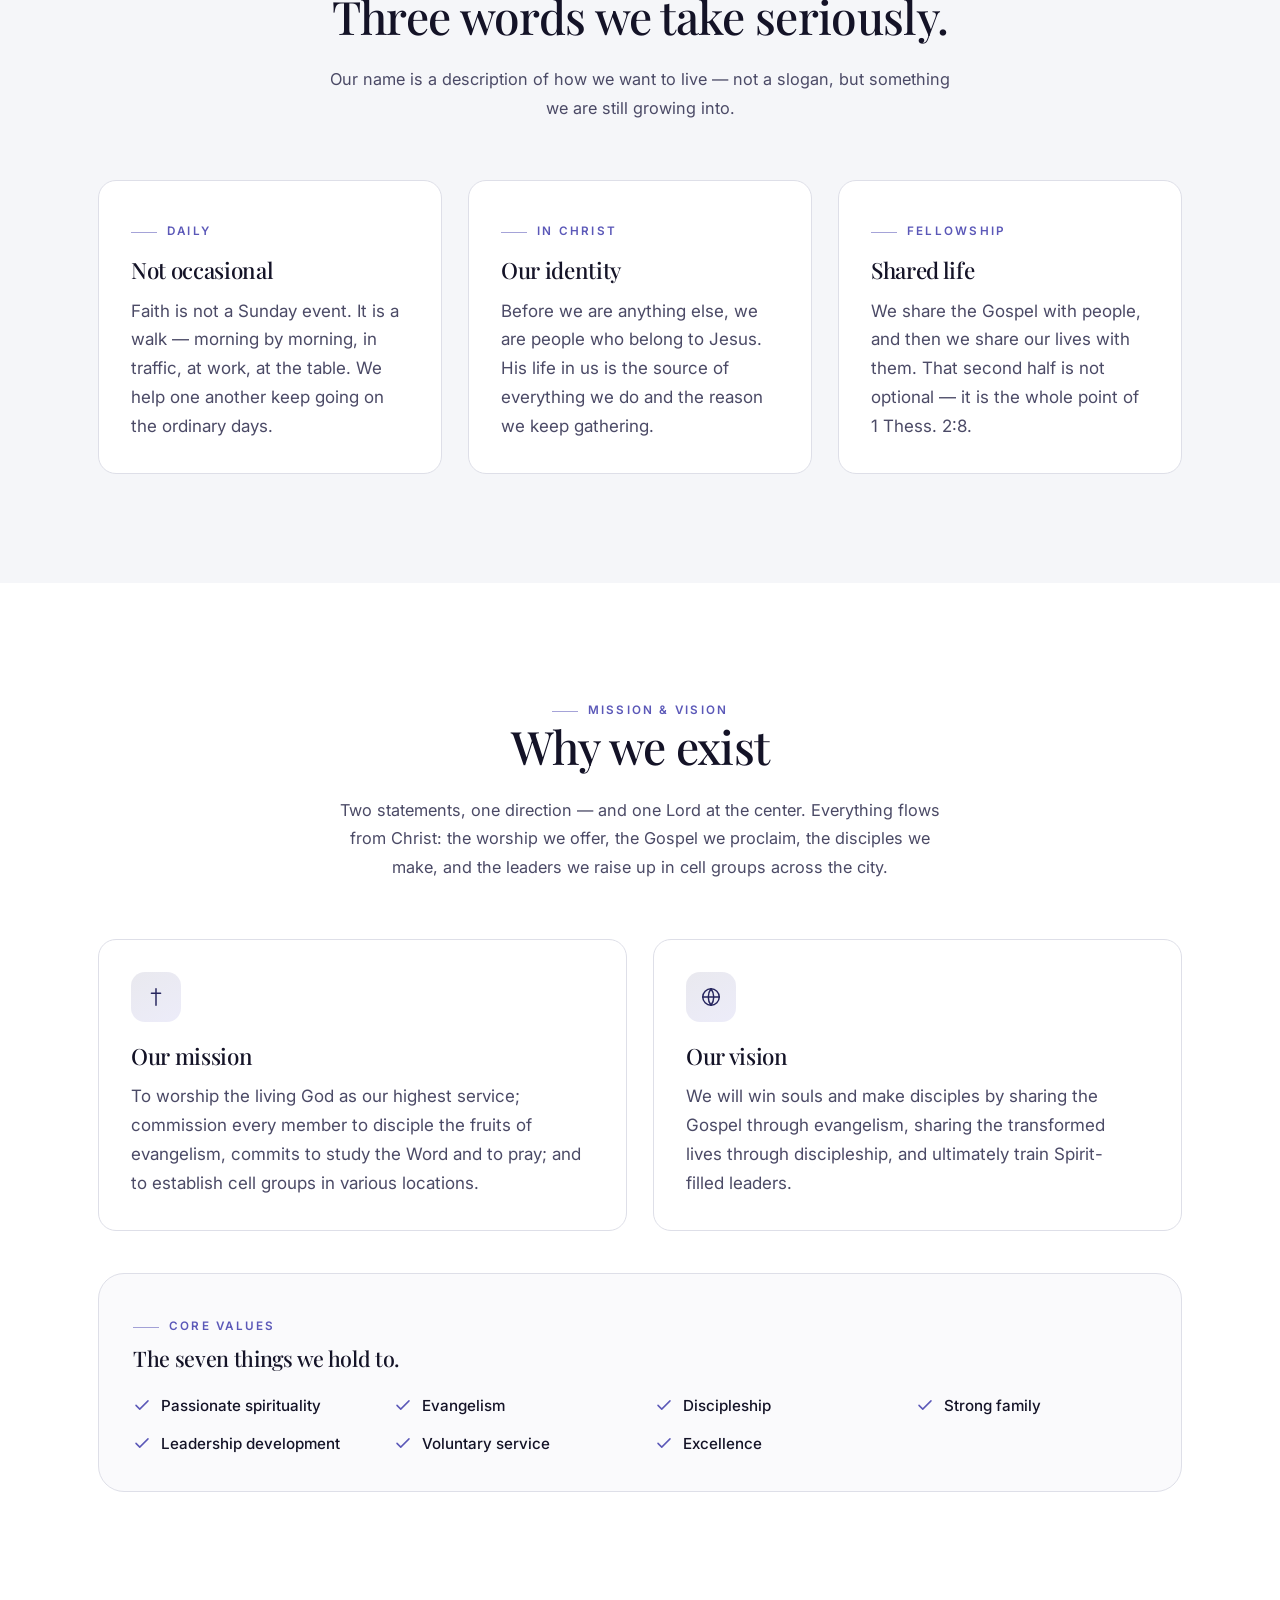
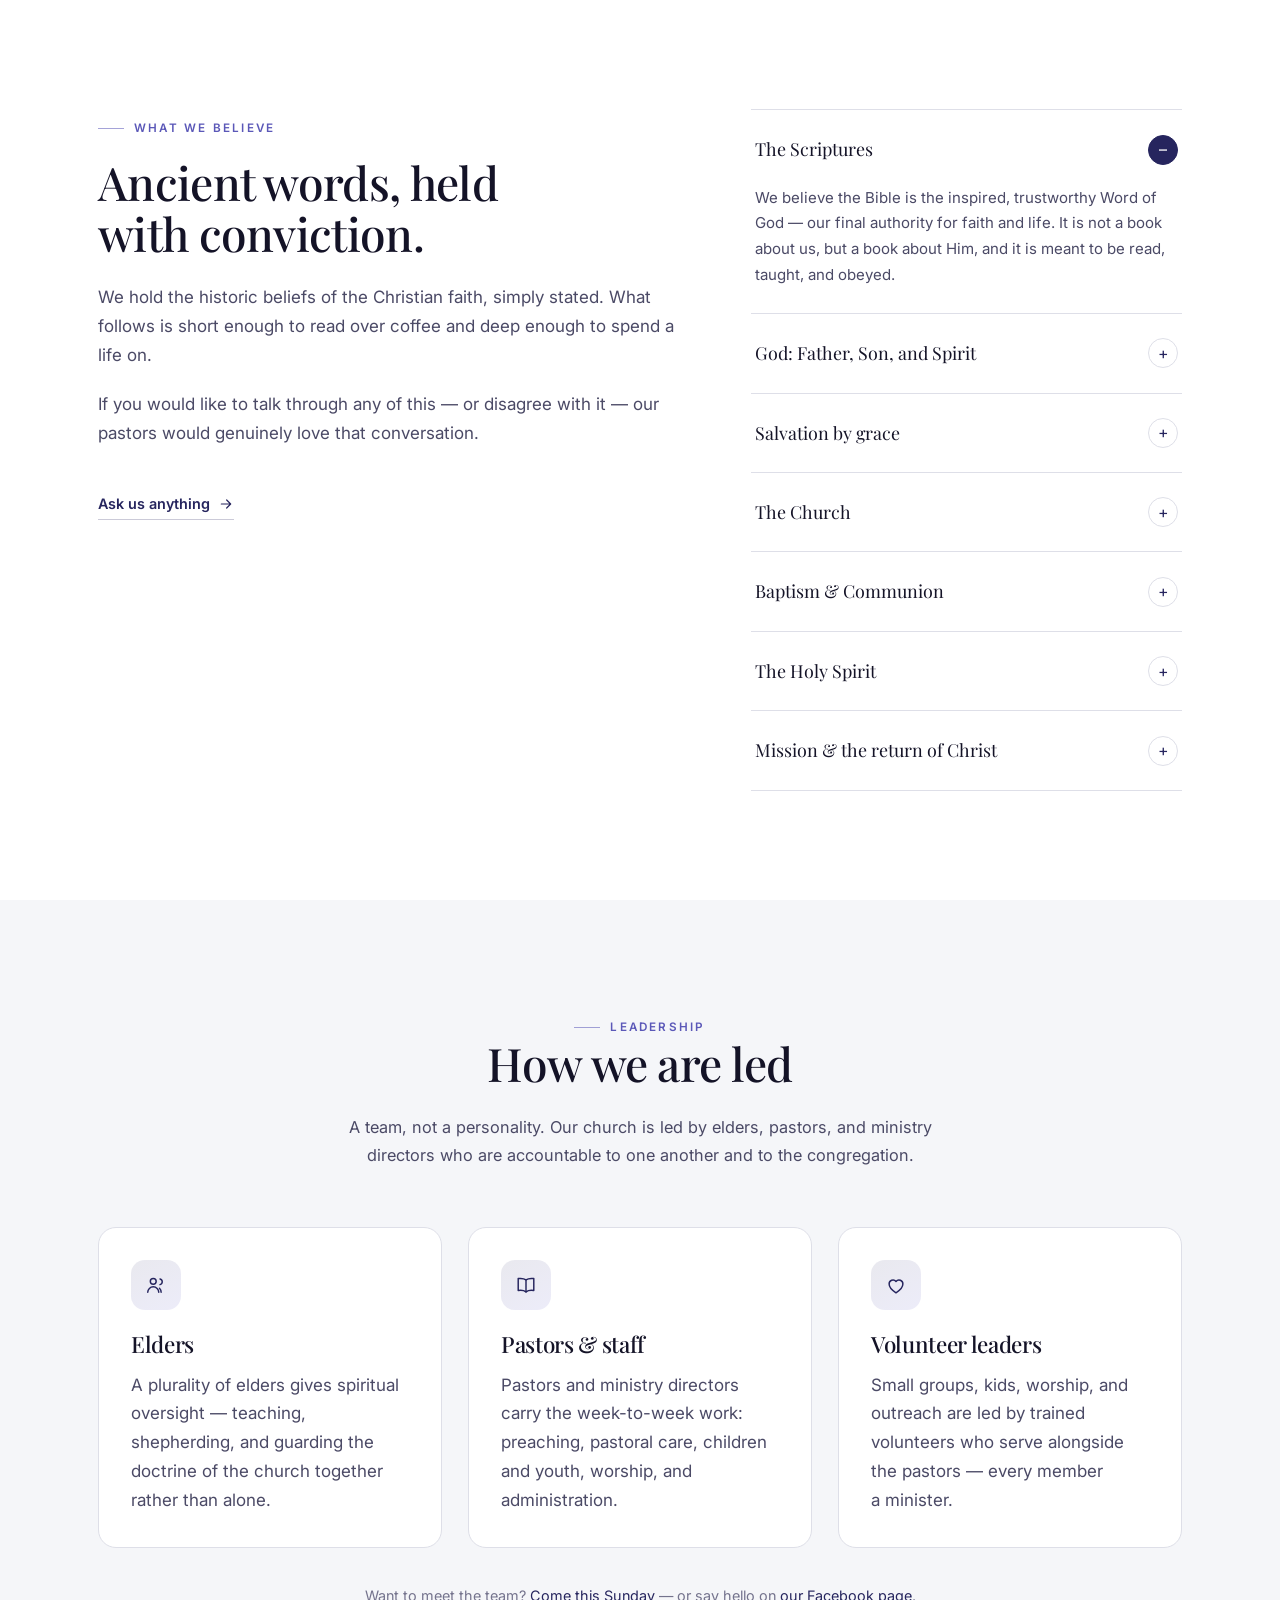
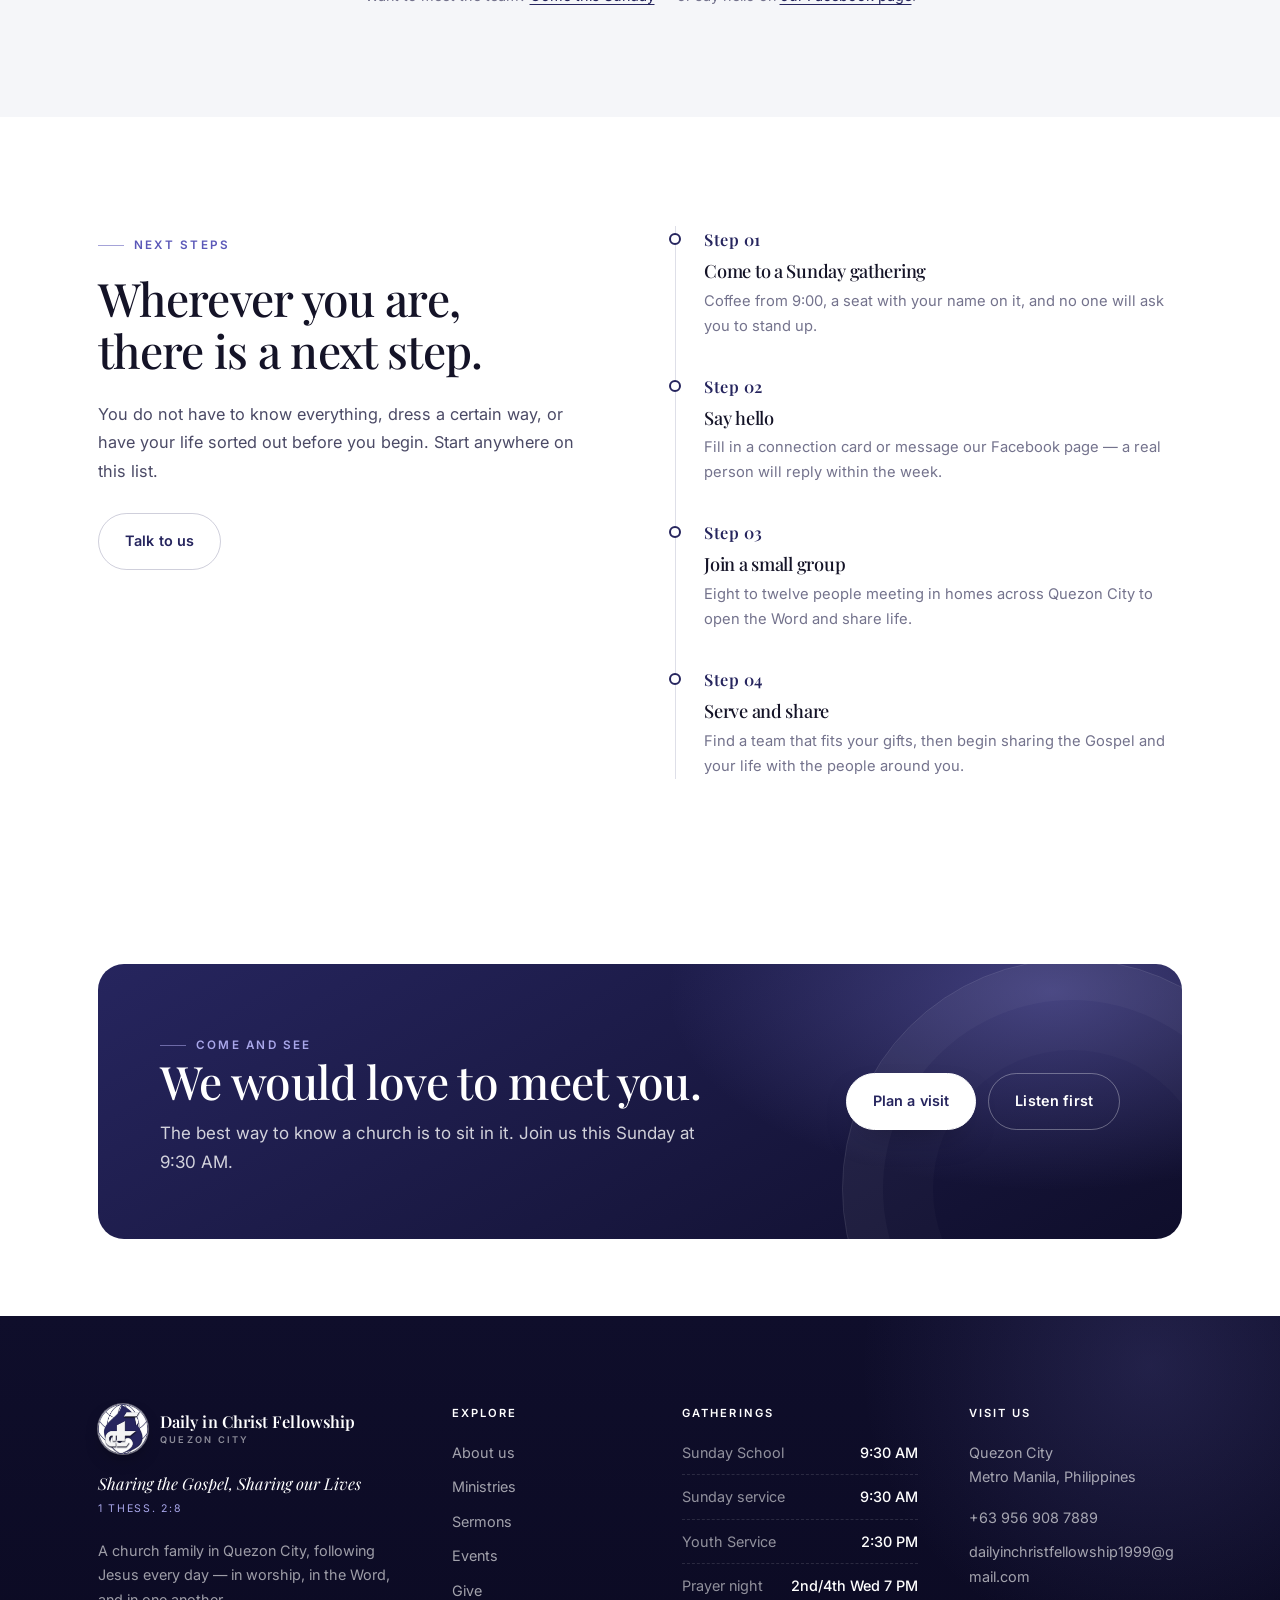
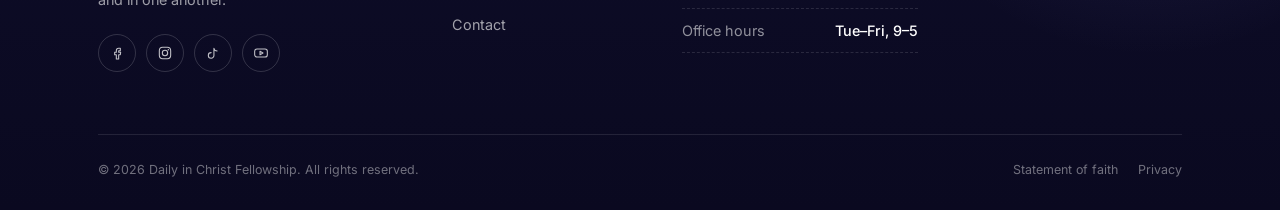
==== commit 03a21916: "Refresh site design, content, and imagery - Update all pages and stylesheet for the revised brand st" ====
--- a/about.html
+++ b/about.html
@@ -58,7 +58,7 @@
       <p class="eyebrow">About us</p>
       <h1>A family that takes Jesus at His word.</h1>
       <p class="page-hero__lead" style="margin-top:18px">
-        We are not a building, a brand, or a programme. We are people — forgiven, gathered, and
+        We are not a building, a brand, or a program. We are people — forgiven, gathered, and
         sent — learning what it means to live every day in Christ.
       </p>
     </div>
@@ -87,10 +87,6 @@
           </g>
         </svg>
         <span class="figure-card__seal"></span>
-        <span class="figure-card__caption">
-          <strong>Our emblem</strong>
-          The globe for the world He loves, the flame for the Spirit who leads.
-        </span>
       </div>
     </div>
   </section>
@@ -127,7 +123,7 @@
       <div class="section-head section-head--center reveal">
         <p class="eyebrow">Mission &amp; vision</p>
         <h2 id="mission-title">Why we exist</h2>
-        <p class="lead">Two statements, one direction — worship, evangelism, discipleship, and leaders raised up in cell groups across the city.</p>
+        <p class="lead">Two statements, one direction — and one Lord at the center. Everything flows from Christ: the worship we offer, the Gospel we proclaim, the disciples we make, and the leaders we raise up in cell groups across the city.</p>
       </div>
       <div class="grid grid--2">
         <article class="card reveal">
@@ -144,6 +140,20 @@
           <h3>Our vision</h3>
           <p>We will win souls and make disciples by sharing the Gospel through evangelism, sharing the transformed lives through discipleship, and ultimately train Spirit-filled leaders.</p>
         </article>
+      </div>
+
+      <div class="core-values reveal" style="--delay:120ms">
+        <p class="eyebrow">Core values</p>
+        <h3 class="core-values__title">The seven things we hold to.</h3>
+        <ul class="core-values__list">
+          <li><svg viewBox="0 0 24 24" fill="none" stroke="currentColor" stroke-width="2" stroke-linecap="round" stroke-linejoin="round" aria-hidden="true"><path d="M4 12.5l5 5L20 6.5"/></svg><span>Passionate spirituality</span></li>
+          <li><svg viewBox="0 0 24 24" fill="none" stroke="currentColor" stroke-width="2" stroke-linecap="round" stroke-linejoin="round" aria-hidden="true"><path d="M4 12.5l5 5L20 6.5"/></svg><span>Evangelism</span></li>
+          <li><svg viewBox="0 0 24 24" fill="none" stroke="currentColor" stroke-width="2" stroke-linecap="round" stroke-linejoin="round" aria-hidden="true"><path d="M4 12.5l5 5L20 6.5"/></svg><span>Discipleship</span></li>
+          <li><svg viewBox="0 0 24 24" fill="none" stroke="currentColor" stroke-width="2" stroke-linecap="round" stroke-linejoin="round" aria-hidden="true"><path d="M4 12.5l5 5L20 6.5"/></svg><span>Strong family</span></li>
+          <li><svg viewBox="0 0 24 24" fill="none" stroke="currentColor" stroke-width="2" stroke-linecap="round" stroke-linejoin="round" aria-hidden="true"><path d="M4 12.5l5 5L20 6.5"/></svg><span>Leadership development</span></li>
+          <li><svg viewBox="0 0 24 24" fill="none" stroke="currentColor" stroke-width="2" stroke-linecap="round" stroke-linejoin="round" aria-hidden="true"><path d="M4 12.5l5 5L20 6.5"/></svg><span>Voluntary service</span></li>
+          <li><svg viewBox="0 0 24 24" fill="none" stroke="currentColor" stroke-width="2" stroke-linecap="round" stroke-linejoin="round" aria-hidden="true"><path d="M4 12.5l5 5L20 6.5"/></svg><span>Excellence</span></li>
+        </ul>
       </div>
     </div>
   </section>
@@ -180,7 +190,7 @@
         </details>
         <details>
           <summary>Baptism &amp; Communion</summary>
-          <div class="accordion__body">We practise believer's baptism by immersion as a public declaration of faith, and we celebrate Communion regularly as a remembrance of the body and blood of Christ. Both are means of grace for the believing community.</div>
+          <div class="accordion__body">We practice believer's baptism by immersion as a public declaration of faith, and we celebrate Communion regularly as a remembrance of the body and blood of Christ. Both are means of grace for the believing community.</div>
         </details>
         <details>
           <summary>The Holy Spirit</summary>
@@ -188,7 +198,7 @@
         </details>
         <details>
           <summary>Mission &amp; the return of Christ</summary>
-          <div class="accordion__body">We believe Jesus will return to judge the living and the dead and to make all things new. Until then, we are sent — to our neighbours, our city, and the nations — with the good news of the kingdom.</div>
+          <div class="accordion__body">We believe Jesus will return to judge the living and the dead and to make all things new. Until then, we are sent — to our neighbors, our city, and the nations — with the good news of the kingdom.</div>
         </details>
       </div>
     </div>
@@ -298,6 +308,7 @@
         <div class="socials">
           <a href="https://www.facebook.com/DailyInChristFellowship" aria-label="Facebook" target="_blank" rel="noopener"><svg viewBox="0 0 24 24" fill="none" stroke="currentColor" stroke-width="1.6" stroke-linecap="round" stroke-linejoin="round" aria-hidden="true"><path d="M14.5 8.5H17V5h-2.5A3.5 3.5 0 0 0 11 8.5V11H8.5v3.5H11V21h3.5v-6.5H17L17.5 11h-3V9c0-.3.2-.5.5-.5Z"/></svg></a>
           <a href="#" aria-label="Instagram"><svg viewBox="0 0 24 24" fill="none" stroke="currentColor" stroke-width="1.6" stroke-linecap="round" aria-hidden="true"><rect x="3.5" y="3.5" width="17" height="17" rx="5"/><circle cx="12" cy="12" r="4"/><circle cx="17" cy="7" r="1.1" fill="currentColor" stroke="none"/></svg></a>
+          <a href="https://www.tiktok.com/@dailyinchristfellowship" aria-label="TikTok" target="_blank" rel="noopener"><svg viewBox="0 0 24 24" fill="none" stroke="currentColor" stroke-width="1.6" stroke-linecap="round" stroke-linejoin="round" aria-hidden="true"><path d="M9.2 11.4a4.2 4.2 0 1 0 4.2 4.2V4.9c.5 2.3 2.4 3.9 4.8 4.1"/></svg></a>
           <a href="#" aria-label="YouTube"><svg viewBox="0 0 24 24" fill="none" stroke="currentColor" stroke-width="1.6" stroke-linejoin="round" aria-hidden="true"><rect x="2.5" y="6" width="19" height="12" rx="3.5"/><path d="M10.5 9.5v5l4.5-2.5-4.5-2.5Z"/></svg></a>
         </div>
       </div>
@@ -319,7 +330,7 @@
         <div class="footer__times">
           <div><span>Sunday School</span><span>9:30 AM</span></div>
           <div><span>Sunday service</span><span>9:30 AM</span></div>
-          <div><span>Youth service</span><span>2:30 PM</span></div>
+          <div><span>Youth Service</span><span>2:30 PM</span></div>
           <div><span>Prayer night</span><span>2nd/4th Wed 7 PM</span></div>
           <div><span>Office hours</span><span>Tue–Fri, 9–5</span></div>
         </div>
@@ -332,8 +343,8 @@
           Metro Manila, Philippines
         </address>
         <ul class="footer__list">
-          <li><a href="tel:+639170000000">+63 917 000 0000</a></li>
-          <li><a href="mailto:hello@dailyinchrist.org">hello@dailyinchrist.org</a></li>
+          <li><a href="tel:+639569087889">+63 956 908 7889</a></li>
+          <li><a href="mailto:dailyinchristfellowship1999@gmail.com">dailyinchristfellowship1999@gmail.com</a></li>
         </ul>
       </div>
     </div>
--- a/assets/css/styles.css
+++ b/assets/css/styles.css
@@ -710,6 +710,36 @@
 .icon-box svg { width: 22px; height: 22px; }
 .card--hover:hover .icon-box { background: var(--navy-600); color: #fff; }
 
+/* cards that open with a photo banner instead of a blue icon panel */
+.card--media {
+  padding: 0;
+  overflow: hidden;
+  display: flex;
+  flex-direction: column;
+}
+.card__media {
+  margin: 0;
+  position: relative;
+  aspect-ratio: 3 / 2;
+  overflow: hidden;
+  background: linear-gradient(150deg, var(--navy-700), var(--navy-950));
+}
+.card__media img {
+  display: block;
+  width: 100%;
+  height: 100%;
+  object-fit: cover;
+  object-position: center;
+}
+.card__body {
+  padding: clamp(22px, 2.4vw, 30px);
+  display: flex;
+  flex-direction: column;
+  flex: 1;
+}
+.card__body h3 { margin-bottom: 8px; }
+.card__body .mini-meta { margin-top: auto; padding-top: 16px; }
+
 /* ministry card */
 .ministry {
   display: flex;
@@ -893,6 +923,9 @@
 .event-row__meta { font-size: 0.84rem; color: var(--muted); display: flex; flex-wrap: wrap; gap: 6px 16px; }
 .event-row__meta span { display: inline-flex; align-items: center; gap: 6px; }
 .event-row__meta svg { width: 14px; height: 14px; }
+.event-row--plain { cursor: default; }
+.event-row--plain:hover .event-row__title { color: var(--ink); }
+.event-row__note { display: block; margin-top: 6px; font-size: 0.86rem; color: var(--body); max-width: 62ch; }
 .event-row__cta {
   width: 42px;
   height: 42px;
@@ -1039,7 +1072,7 @@
 .cta-band__actions { display: flex; flex-wrap: wrap; gap: 12px; }
 
 /* --------------------------------------------------------------- giving -- */
-.give-grid { display: grid; grid-template-columns: repeat(3, minmax(0, 1fr)); gap: 22px; }
+.give-grid { display: grid; grid-template-columns: repeat(2, minmax(0, 1fr)); gap: 22px; }
 .give-card {
   display: flex;
   flex-direction: column;
@@ -1200,6 +1233,26 @@
 }
 .figure-card__caption strong { display: block; color: #fff; font-size: 0.95rem; font-weight: 600; margin-bottom: 2px; }
 
+/* wide photo header that opens the story section */
+.story-banner {
+  margin: 0;
+  border-radius: var(--radius-lg);
+  overflow: hidden;
+  box-shadow: var(--shadow-lg);
+  background: linear-gradient(150deg, var(--navy-700), var(--navy-950));
+}
+.story-banner img {
+  display: block;
+  width: 100%;
+  height: auto;
+  aspect-ratio: 3 / 2;
+  object-fit: cover;
+}
+.story-copy {
+  margin-top: clamp(30px, 4.5vw, 56px);
+  max-width: 78ch;
+}
+
 .jump-links {
   position: sticky;
   top: calc(var(--header-h) + 12px);
@@ -1234,6 +1287,43 @@
 .checklist { list-style: none; padding: 0; margin: 0; display: grid; gap: 12px; }
 .checklist li { display: grid; grid-template-columns: 22px minmax(0, 1fr); gap: 12px; margin: 0; font-size: 0.94rem; }
 .checklist svg { width: 20px; height: 20px; color: var(--iris-500); margin-top: 3px; }
+
+/* ----------------------------------------------------------- core values -- */
+.core-values {
+  margin-top: clamp(26px, 3.6vw, 42px);
+  padding: clamp(22px, 3vw, 34px);
+  border-radius: var(--radius-lg);
+  border: 1px solid var(--silver-300);
+  background: var(--silver-50);
+}
+.core-values .eyebrow { margin-bottom: 8px; }
+.core-values__title { font-size: clamp(1.12rem, 1.7vw, 1.34rem); margin-bottom: 20px; }
+.core-values__list {
+  list-style: none;
+  margin: 0;
+  padding: 0;
+  display: grid;
+  gap: 12px clamp(18px, 2.6vw, 30px);
+  grid-template-columns: repeat(auto-fit, minmax(190px, 1fr));
+}
+.core-values__list li {
+  display: flex;
+  align-items: flex-start;
+  gap: 10px;
+  margin: 0;
+  font-size: 0.95rem;
+  font-weight: 500;
+  color: var(--ink);
+}
+.core-values__list svg { width: 18px; height: 18px; flex: none; margin-top: 3px; color: var(--iris-500); }
+
+.section--ink .core-values {
+  background: rgba(255, 255, 255, 0.05);
+  border-color: rgba(255, 255, 255, 0.16);
+}
+.section--ink .core-values__title { color: #fff; }
+.section--ink .core-values__list li { color: rgba(255, 255, 255, 0.9); }
+.section--ink .core-values__list svg { color: var(--iris-300); }
 
 /* ------------------------------------------------------------- accordion -- */
 .accordion { border-top: 1px solid var(--silver-300); }
@@ -1398,9 +1488,12 @@
   margin: 0 0 18px;
 }
 .footer__list { list-style: none; margin: 0; padding: 0; display: grid; gap: 10px; }
-.footer__list li { margin: 0; }
+.footer__list li { margin: 0; min-width: 0; }
 .footer__list a { color: rgba(255, 255, 255, 0.62); text-decoration: none; transition: color 0.2s var(--ease); }
 .footer__list a:hover { color: #fff; }
+
+/* A long email address or URL must wrap instead of widening its column. */
+a, .info-list__value, .footer__list { overflow-wrap: anywhere; }
 .footer__times { display: grid; gap: 10px; }
 .footer__times div { display: flex; justify-content: space-between; gap: 14px; border-bottom: 1px dashed rgba(255, 255, 255, 0.12); padding-bottom: 9px; }
 .footer__times span:first-child { color: rgba(255, 255, 255, 0.55); }
@@ -1698,9 +1791,15 @@
 .meter__fill { height: 100%; width: var(--w, 0%); border-radius: 99px; background: linear-gradient(90deg, var(--navy-600), var(--iris-400)); }
 
 /* ------------------------------------------------------------- final pass -- */
-.footer__grid { grid-template-columns: minmax(0, 1.35fr) minmax(0, 0.8fr) minmax(0, 1.05fr) minmax(0, 0.95fr); }
+/* Desktop-only ratios — scoped so they never override the 1080px / 620px footer collapses. */
+@media (min-width: 1081px) {
+  .footer__grid { grid-template-columns: minmax(0, 1.35fr) minmax(0, 0.8fr) minmax(0, 1.05fr) minmax(0, 0.95fr); }
+}
 .footer__times span { white-space: nowrap; }
 .footer__times div { gap: 10px; }
+@media (max-width: 620px) {
+  .footer__times span { white-space: normal; }
+}
 
 .give-card--feature .amount {
   background: rgba(255, 255, 255, 0.08);
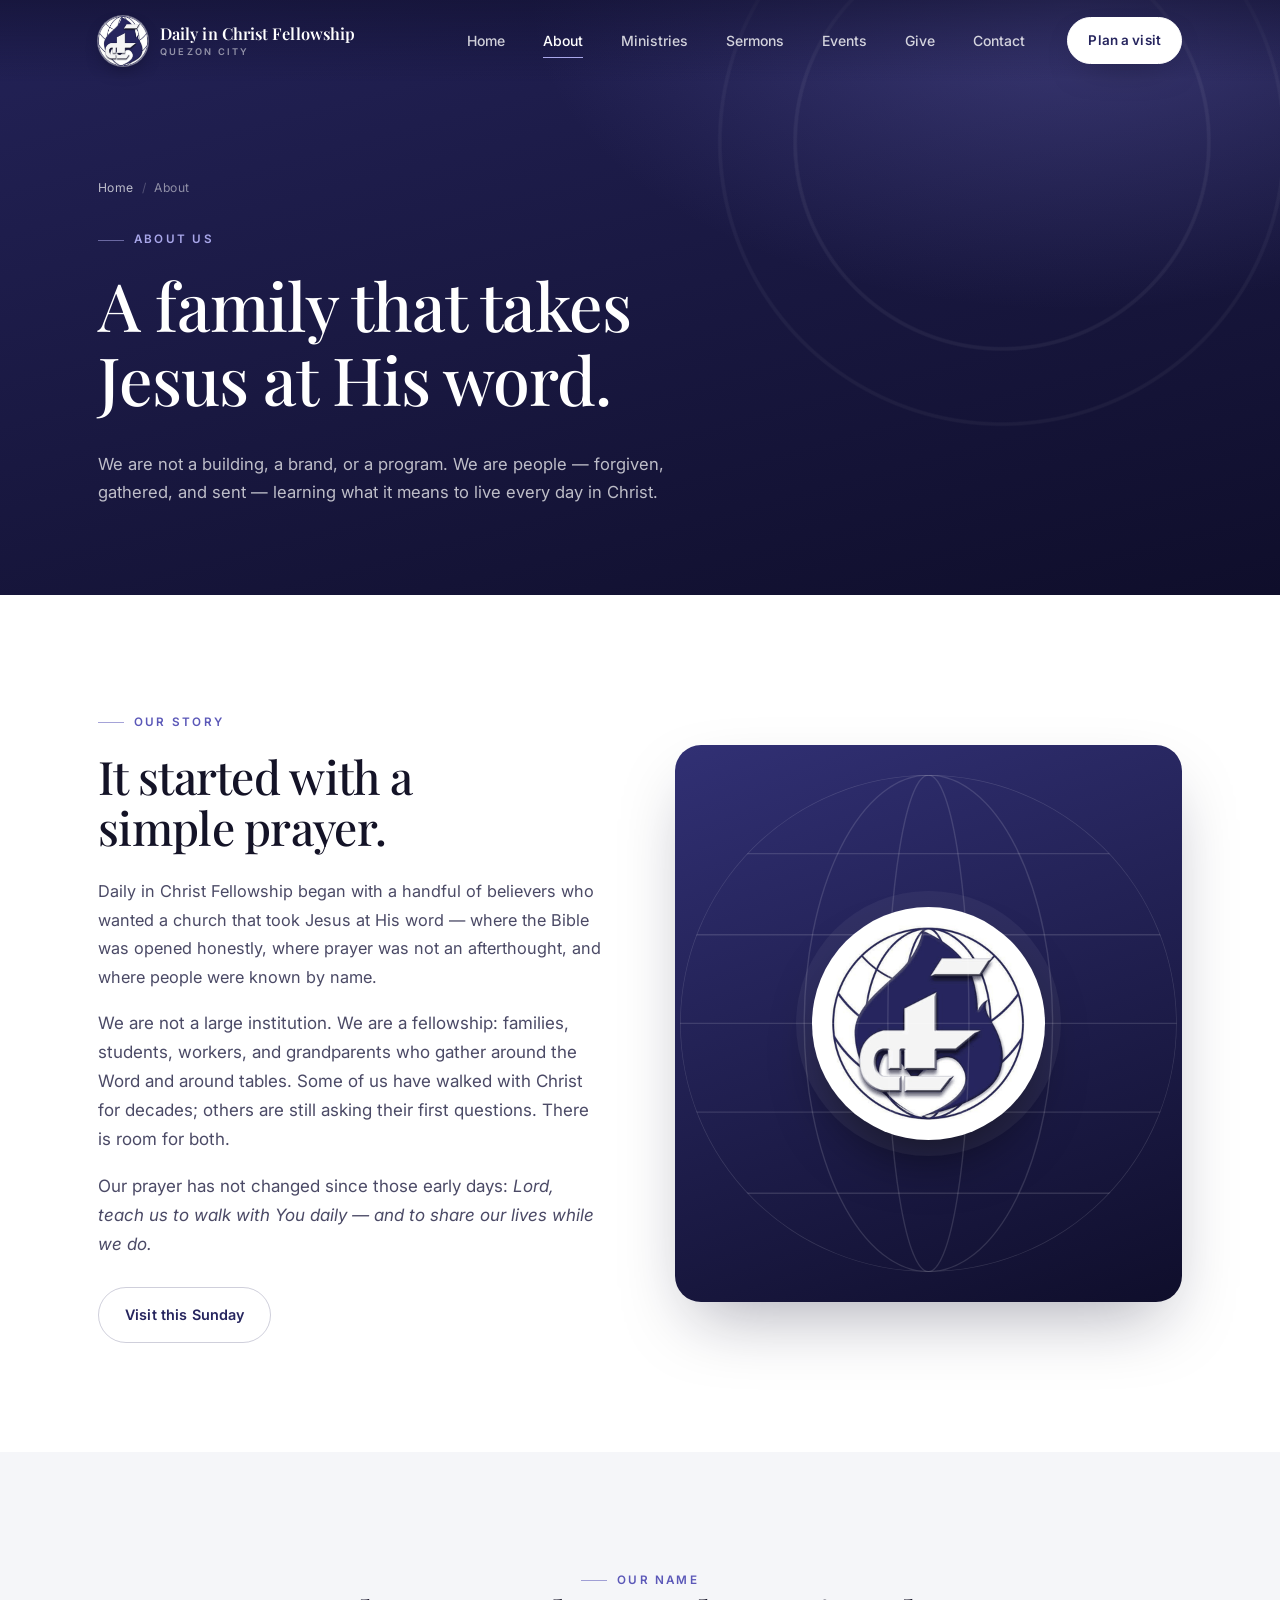
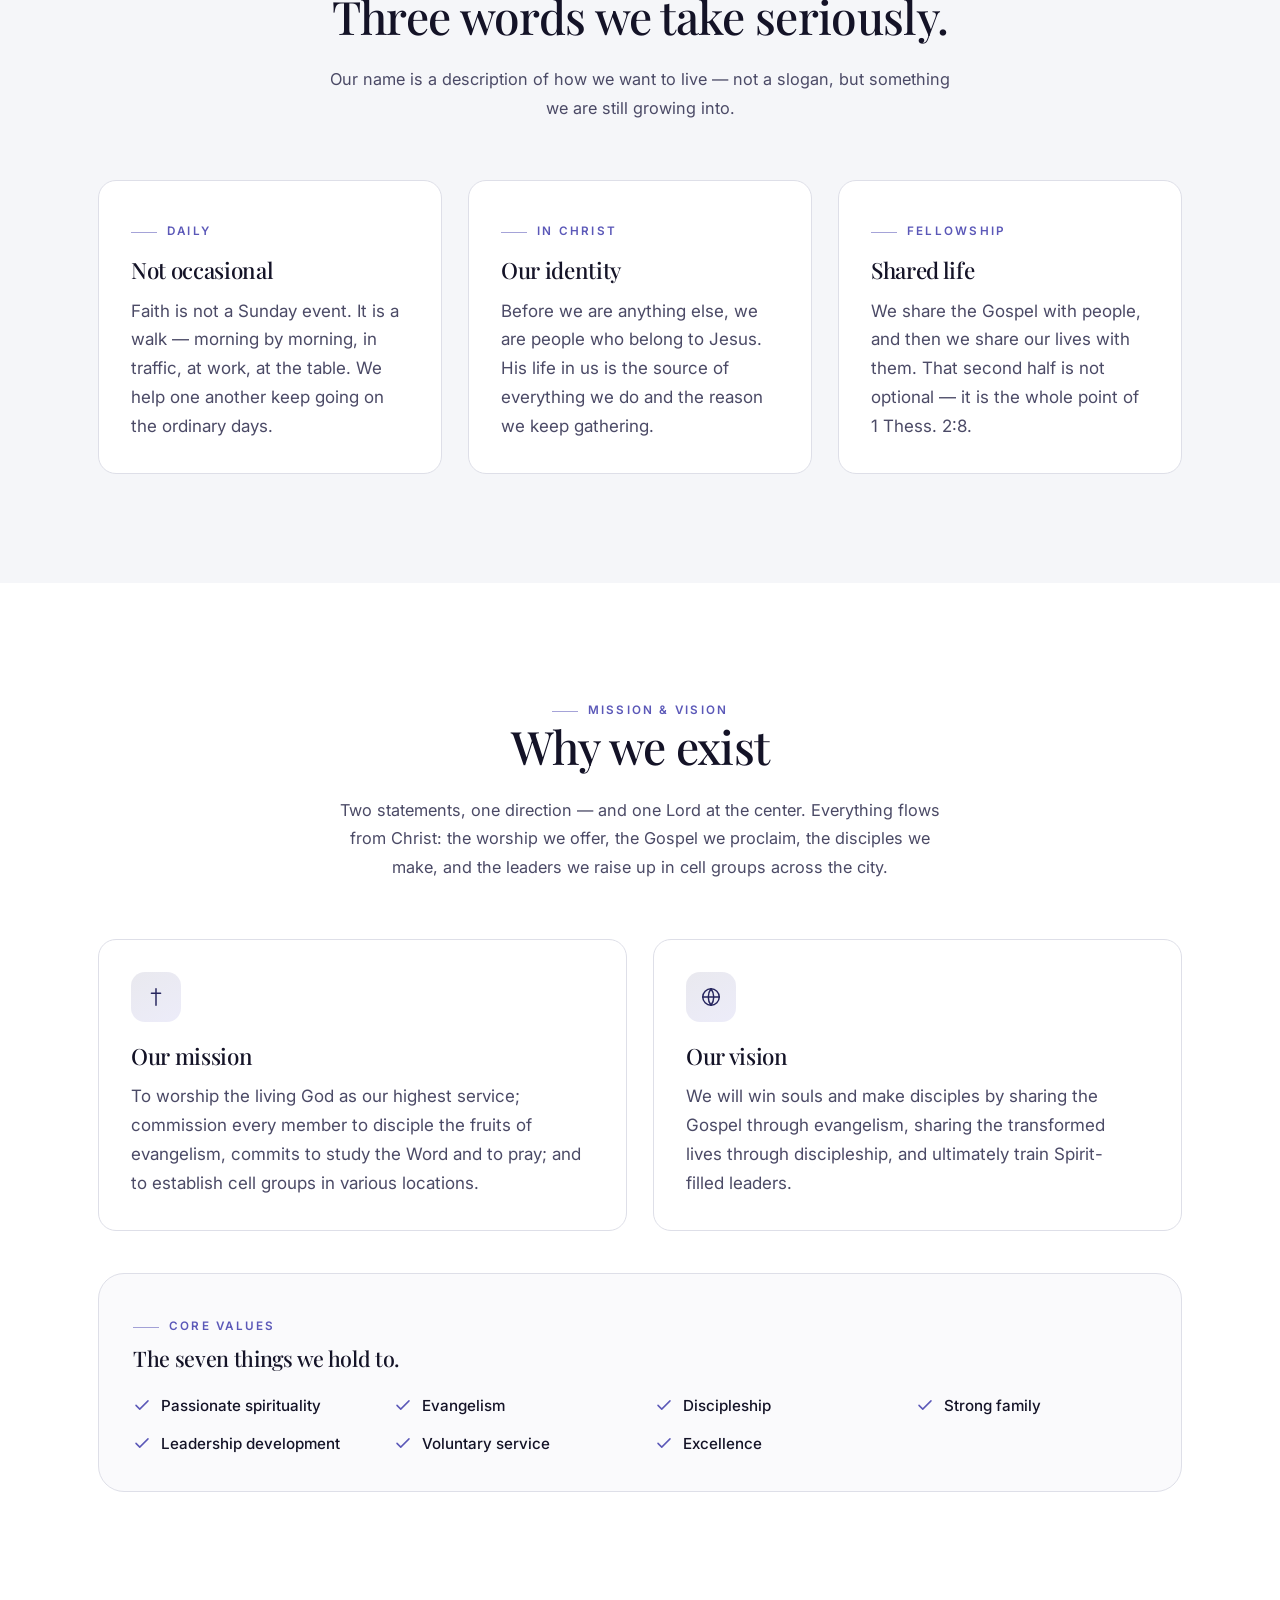
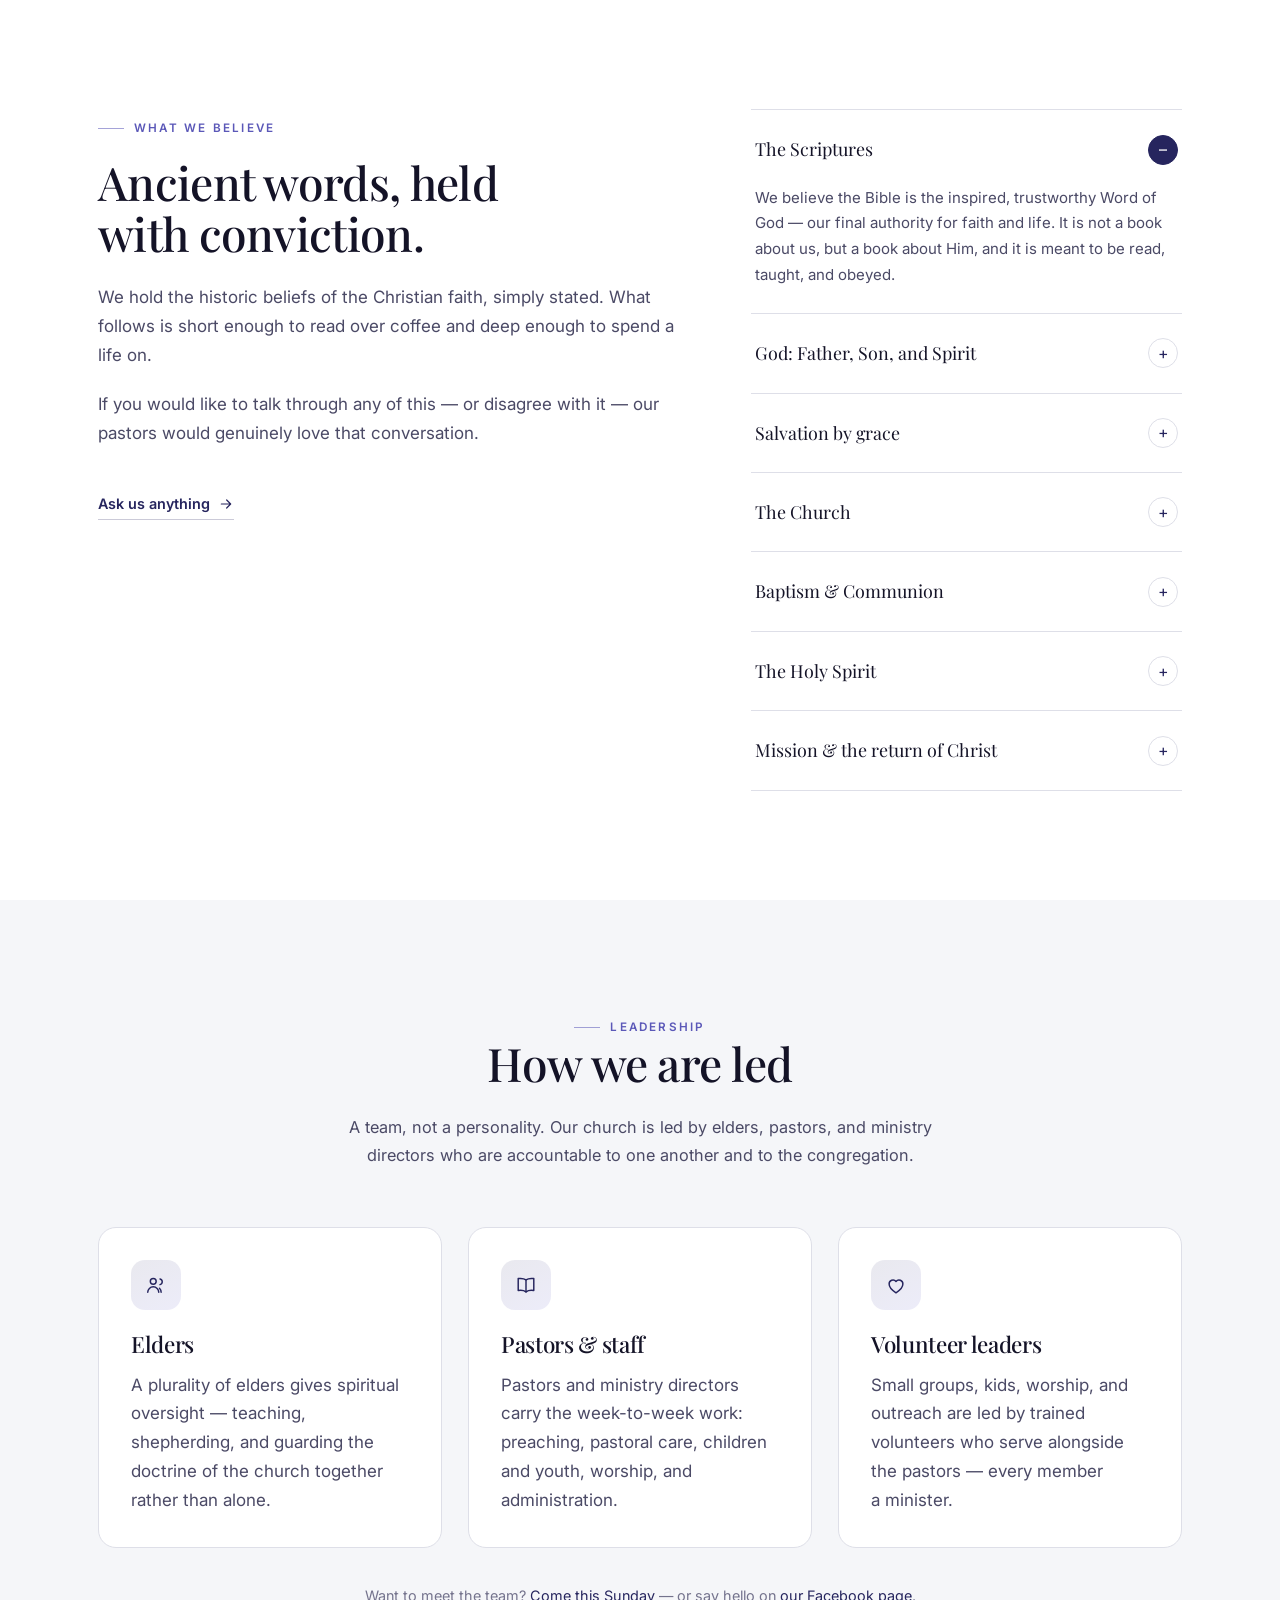
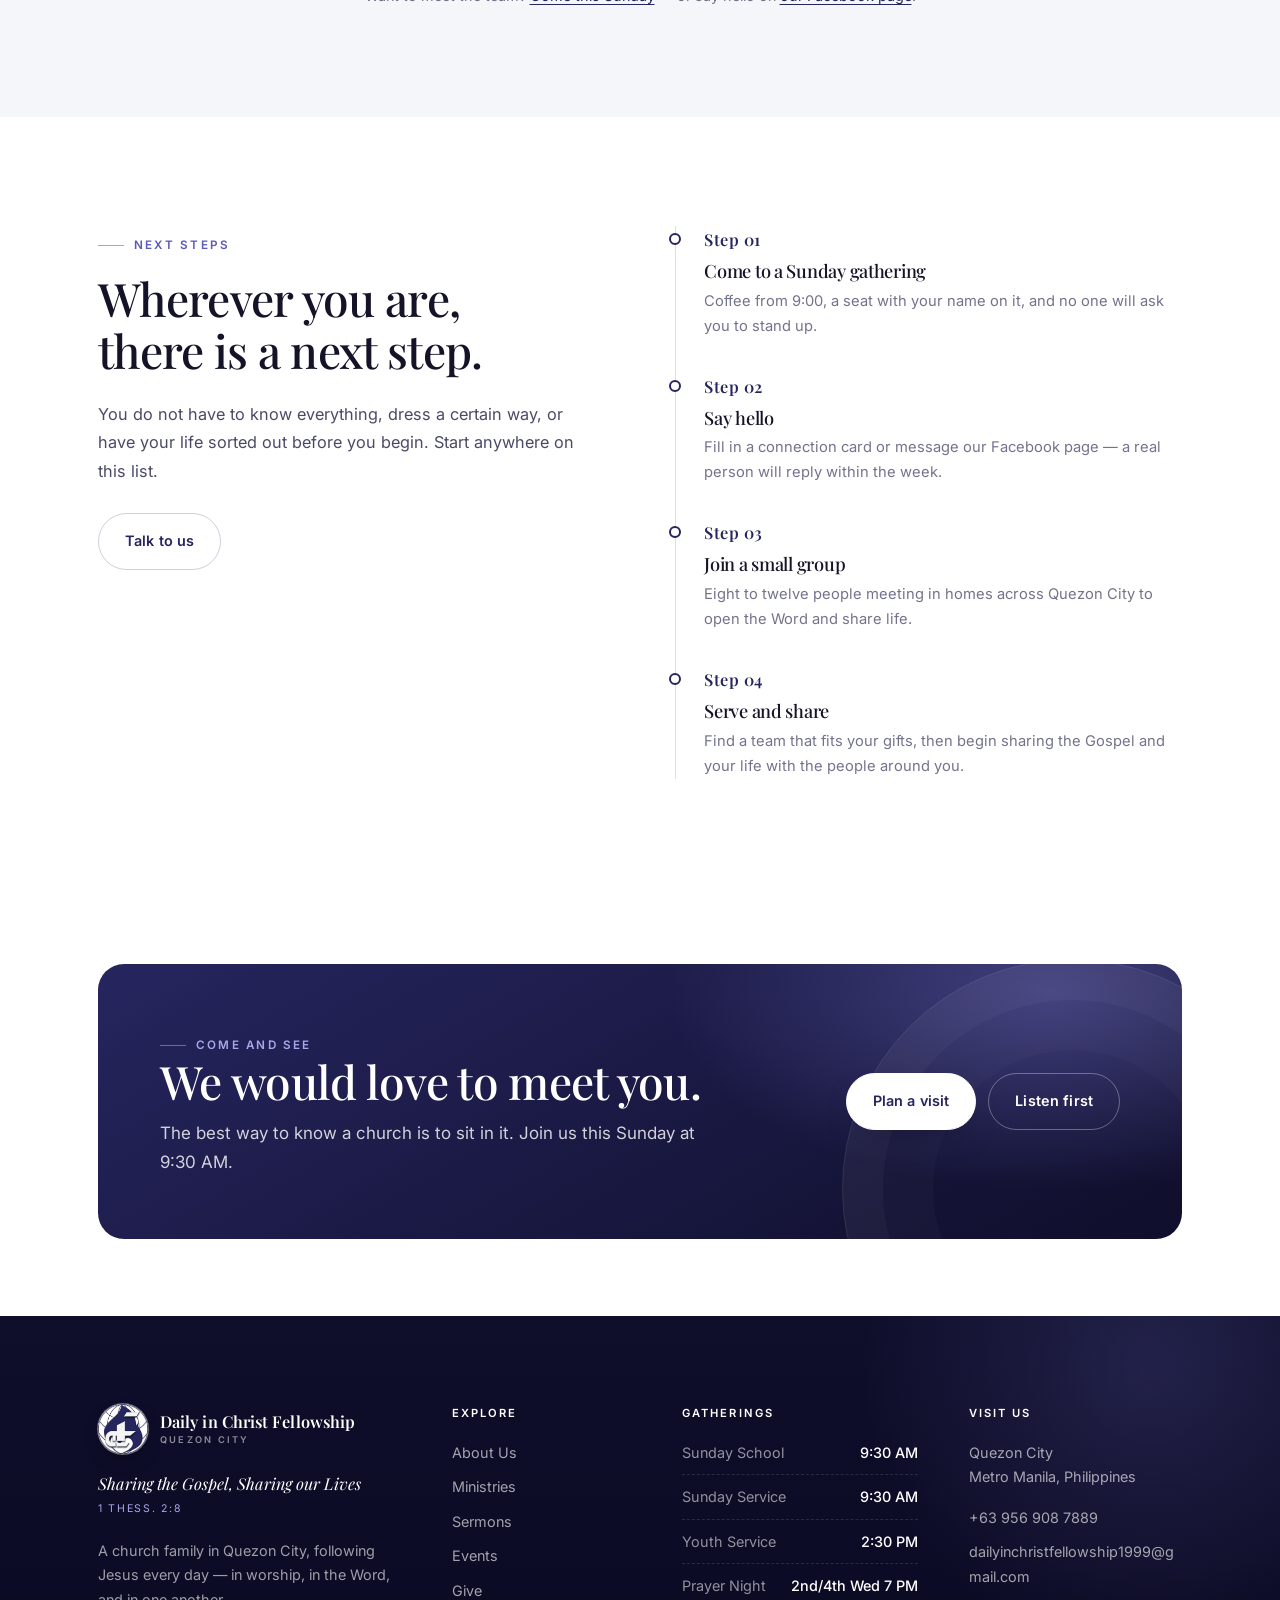
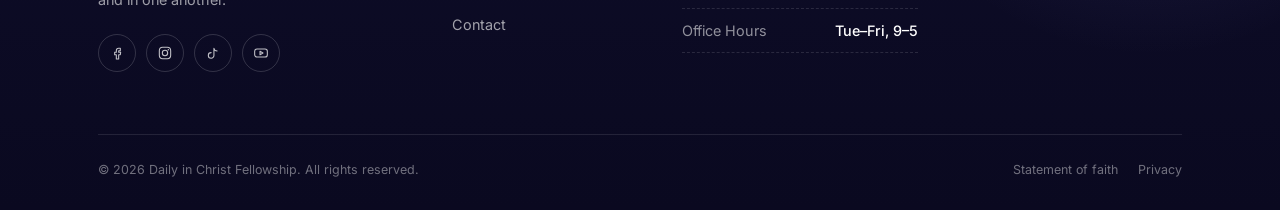
==== commit 625a7302: "Fix capitalization of labels and names - Footer Gatherings: "Sunday service" -> "Sunday Service",   " ====
--- a/about.html
+++ b/about.html
@@ -55,7 +55,7 @@
         <li><a href="index.html">Home</a></li>
         <li aria-current="page">About</li>
       </ol>
-      <p class="eyebrow">About us</p>
+      <p class="eyebrow">About Us</p>
       <h1>A family that takes Jesus at His word.</h1>
       <p class="page-hero__lead" style="margin-top:18px">
         We are not a building, a brand, or a program. We are people — forgiven, gathered, and
@@ -316,7 +316,7 @@
       <div>
         <p class="footer__title">Explore</p>
         <ul class="footer__list">
-          <li><a href="about.html">About us</a></li>
+          <li><a href="about.html">About Us</a></li>
           <li><a href="ministries.html">Ministries</a></li>
           <li><a href="sermons.html">Sermons</a></li>
           <li><a href="events.html">Events</a></li>
@@ -329,15 +329,15 @@
         <p class="footer__title">Gatherings</p>
         <div class="footer__times">
           <div><span>Sunday School</span><span>9:30 AM</span></div>
-          <div><span>Sunday service</span><span>9:30 AM</span></div>
+          <div><span>Sunday Service</span><span>9:30 AM</span></div>
           <div><span>Youth Service</span><span>2:30 PM</span></div>
-          <div><span>Prayer night</span><span>2nd/4th Wed 7 PM</span></div>
-          <div><span>Office hours</span><span>Tue–Fri, 9–5</span></div>
+          <div><span>Prayer Night</span><span>2nd/4th Wed 7 PM</span></div>
+          <div><span>Office Hours</span><span>Tue–Fri, 9–5</span></div>
         </div>
       </div>
 
       <div>
-        <p class="footer__title">Visit us</p>
+        <p class="footer__title">Visit Us</p>
         <address style="font-style:normal; margin-bottom:16px; color:rgba(255,255,255,.62)">
           Quezon City<br>
           Metro Manila, Philippines
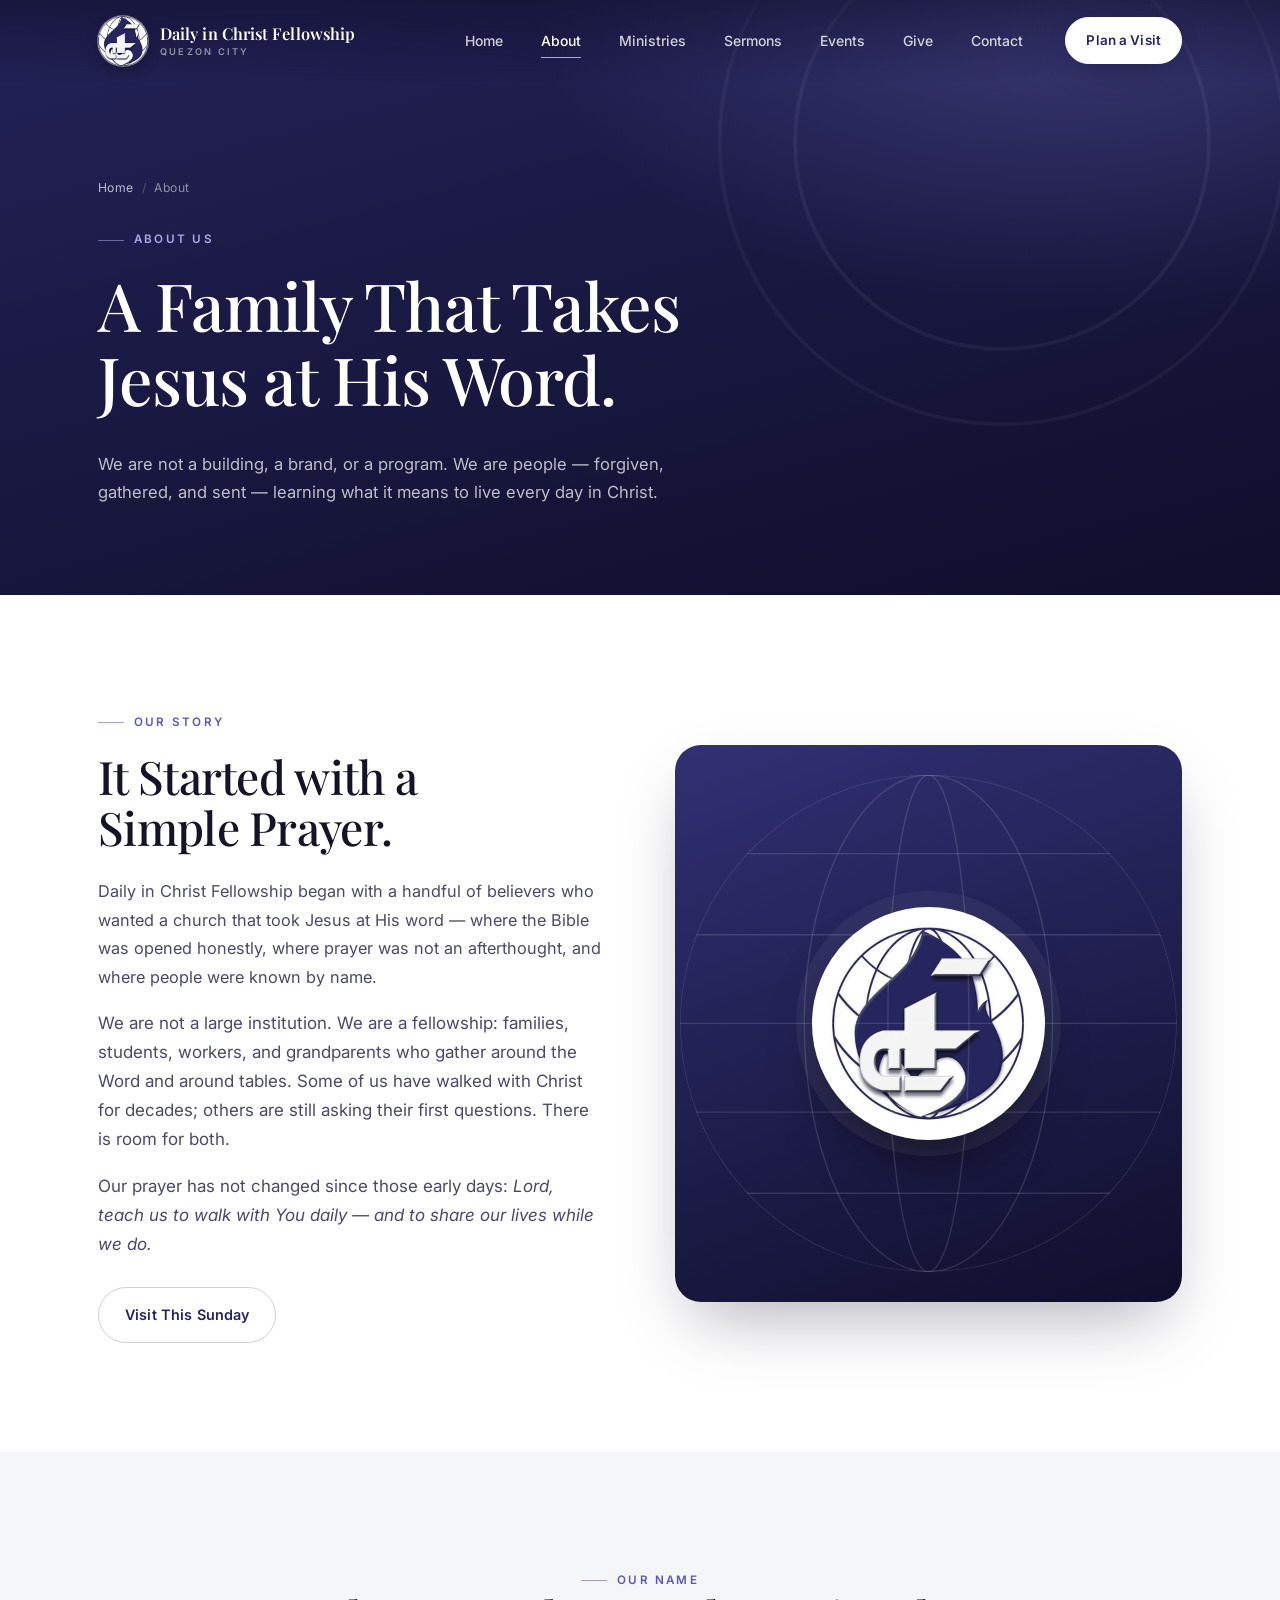
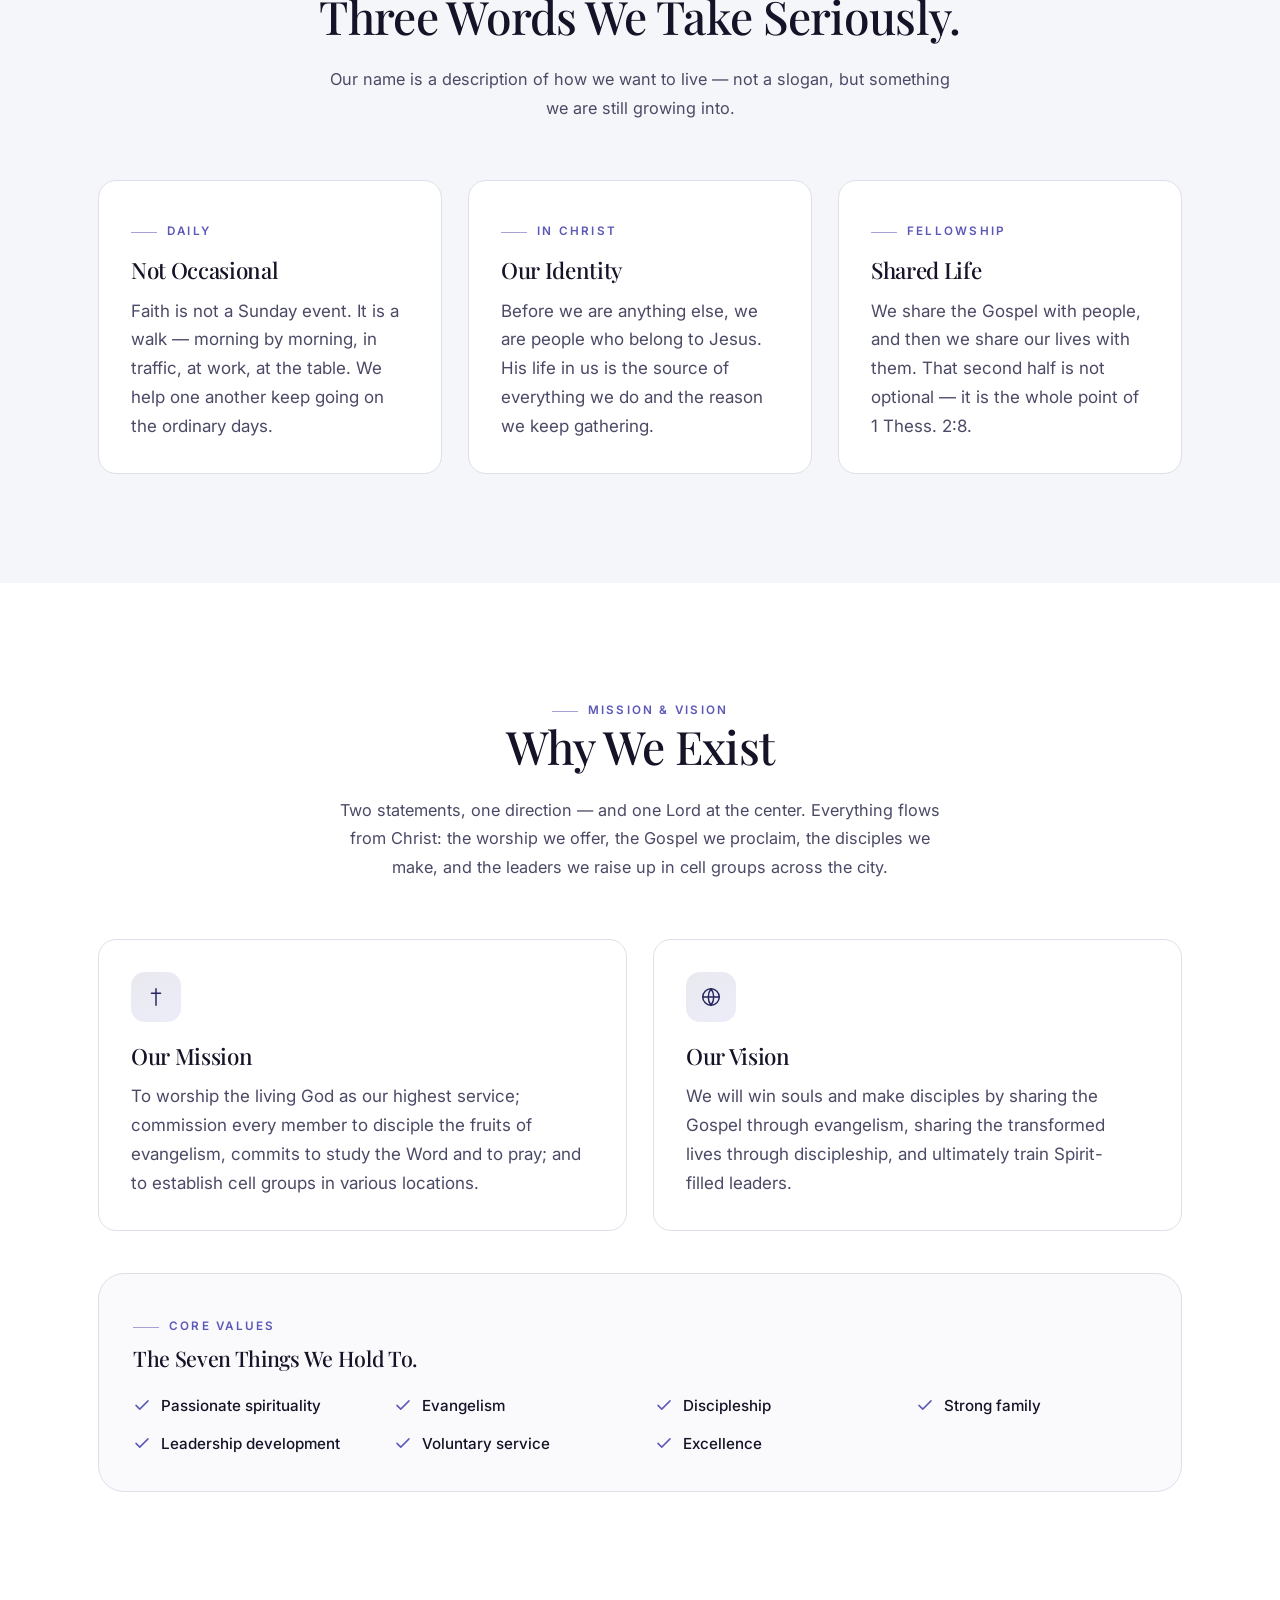
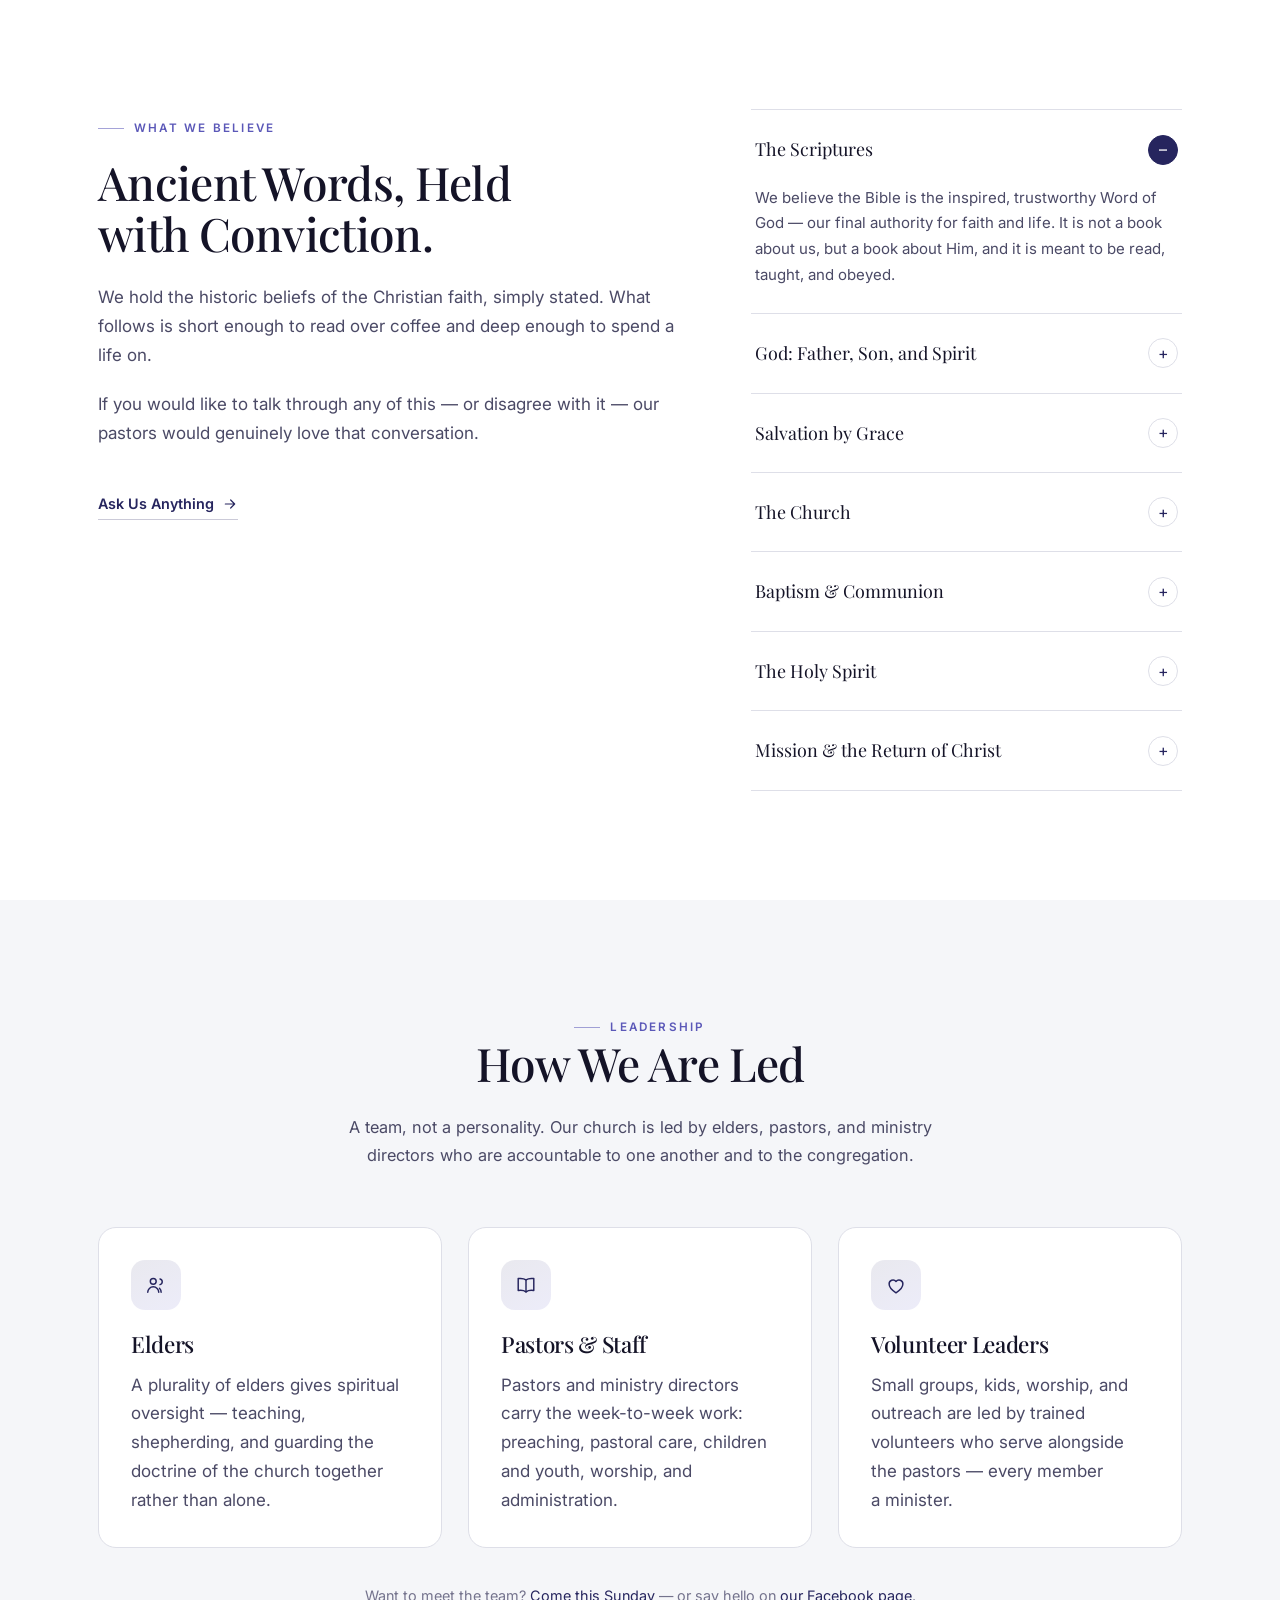
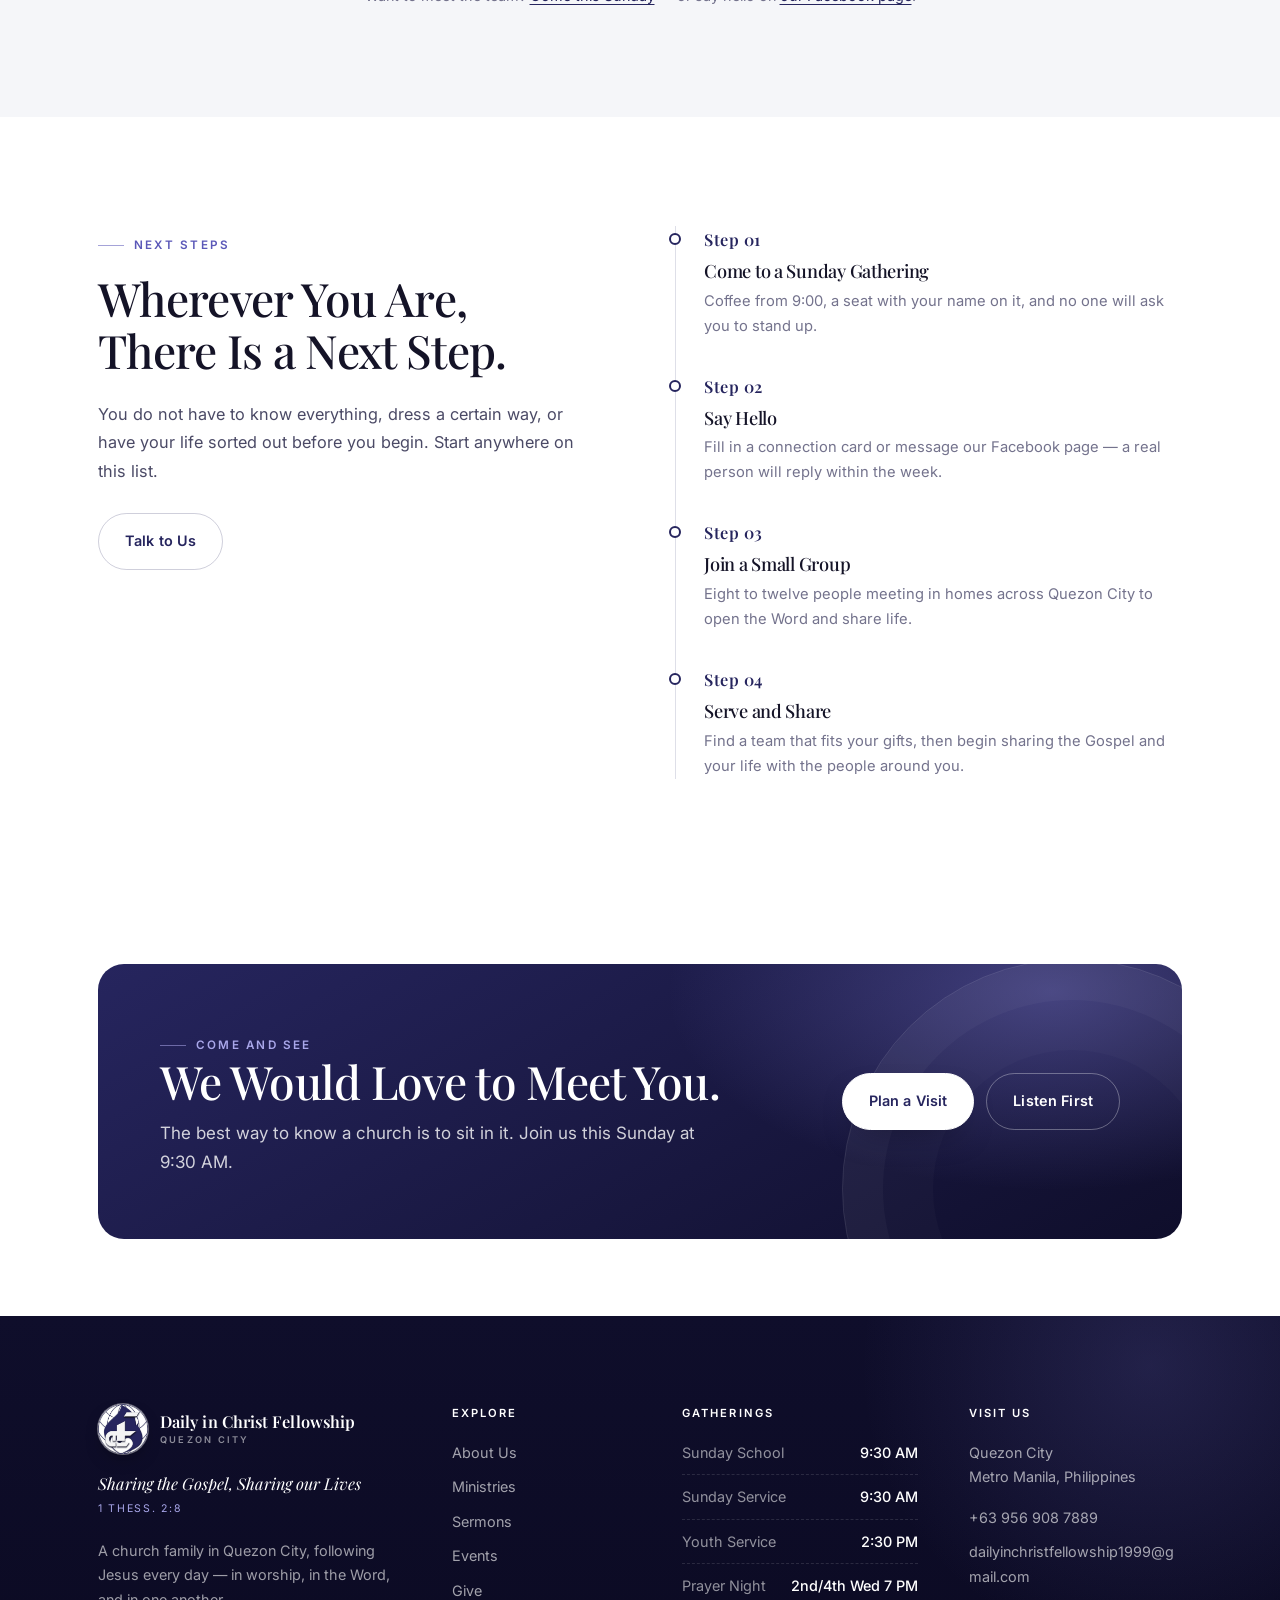
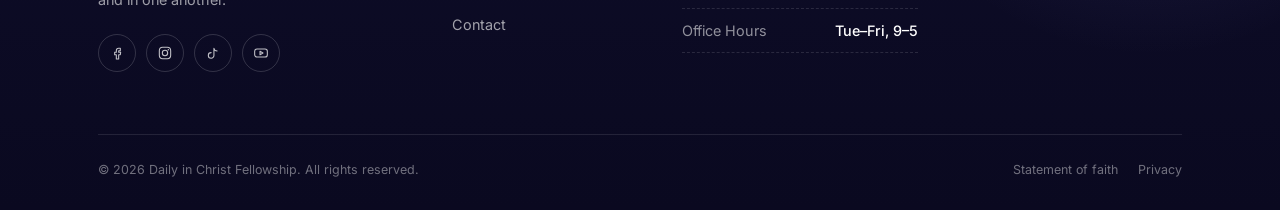
==== commit 5e0592d1: "Convert headings, titles, labels and buttons to Title Case Applies consistent Title Case to headings" ====
--- a/about.html
+++ b/about.html
@@ -38,11 +38,11 @@
         <li><a class="nav__link" href="events.html">Events</a></li>
         <li><a class="nav__link" href="give.html">Give</a></li>
         <li><a class="nav__link" href="contact.html">Contact</a></li>
-        <li class="nav__cta"><a class="btn btn--light" href="contact.html">Plan a visit</a></li>
+        <li class="nav__cta"><a class="btn btn--light" href="contact.html">Plan a Visit</a></li>
       </ul>
     </nav>
 
-    <a class="btn btn--light btn--sm header__cta" href="contact.html">Plan a visit</a>
+    <a class="btn btn--light btn--sm header__cta" href="contact.html">Plan a Visit</a>
     <button class="nav-toggle" type="button" aria-label="Open menu" aria-expanded="false" aria-controls="primary-nav"><span></span></button>
   </div>
 </header>
@@ -56,7 +56,7 @@
         <li aria-current="page">About</li>
       </ol>
       <p class="eyebrow">About Us</p>
-      <h1>A family that takes Jesus at His word.</h1>
+      <h1>A Family That Takes Jesus at His Word.</h1>
       <p class="page-hero__lead" style="margin-top:18px">
         We are not a building, a brand, or a program. We are people — forgiven, gathered, and
         sent — learning what it means to live every day in Christ.
@@ -67,13 +67,13 @@
   <section class="section">
     <div class="wrap split">
       <div class="reveal">
-        <p class="eyebrow">Our story</p>
-        <h2>It started with a simple prayer.</h2>
+        <p class="eyebrow">Our Story</p>
+        <h2>It Started with a Simple Prayer.</h2>
         <p class="lead">Daily in Christ Fellowship began with a handful of believers who wanted a church that took Jesus at His word — where the Bible was opened honestly, where prayer was not an afterthought, and where people were known by name.</p>
         <p>We are not a large institution. We are a fellowship: families, students, workers, and grandparents who gather around the Word and around tables. Some of us have walked with Christ for decades; others are still asking their first questions. There is room for both.</p>
         <p>Our prayer has not changed since those early days: <em>Lord, teach us to walk with You daily — and to share our lives while we do.</em></p>
         <div style="margin-top:28px">
-          <a class="btn btn--ghost" href="contact.html">Visit this Sunday</a>
+          <a class="btn btn--ghost" href="contact.html">Visit This Sunday</a>
         </div>
       </div>
       <div class="figure-card reveal" style="--delay:100ms" role="img" aria-label="The Daily in Christ Fellowship emblem">
@@ -94,24 +94,24 @@
   <section class="section section--tint" aria-labelledby="name-title">
     <div class="wrap">
       <div class="section-head section-head--center reveal">
-        <p class="eyebrow">Our name</p>
-        <h2 id="name-title">Three words we take seriously.</h2>
+        <p class="eyebrow">Our Name</p>
+        <h2 id="name-title">Three Words We Take Seriously.</h2>
         <p class="lead">Our name is a description of how we want to live — not a slogan, but something we are still growing into.</p>
       </div>
       <div class="grid grid--3">
         <article class="card reveal">
           <p class="eyebrow" style="margin-bottom:14px">Daily</p>
-          <h3>Not occasional</h3>
+          <h3>Not Occasional</h3>
           <p>Faith is not a Sunday event. It is a walk — morning by morning, in traffic, at work, at the table. We help one another keep going on the ordinary days.</p>
         </article>
         <article class="card reveal" style="--delay:80ms">
           <p class="eyebrow" style="margin-bottom:14px">In Christ</p>
-          <h3>Our identity</h3>
+          <h3>Our Identity</h3>
           <p>Before we are anything else, we are people who belong to Jesus. His life in us is the source of everything we do and the reason we keep gathering.</p>
         </article>
         <article class="card reveal" style="--delay:160ms">
           <p class="eyebrow" style="margin-bottom:14px">Fellowship</p>
-          <h3>Shared life</h3>
+          <h3>Shared Life</h3>
           <p>We share the Gospel with people, and then we share our lives with them. That second half is not optional — it is the whole point of 1 Thess. 2:8.</p>
         </article>
       </div>
@@ -121,8 +121,8 @@
   <section class="section" aria-labelledby="mission-title">
     <div class="wrap">
       <div class="section-head section-head--center reveal">
-        <p class="eyebrow">Mission &amp; vision</p>
-        <h2 id="mission-title">Why we exist</h2>
+        <p class="eyebrow">Mission &amp; Vision</p>
+        <h2 id="mission-title">Why We Exist</h2>
         <p class="lead">Two statements, one direction — and one Lord at the center. Everything flows from Christ: the worship we offer, the Gospel we proclaim, the disciples we make, and the leaders we raise up in cell groups across the city.</p>
       </div>
       <div class="grid grid--2">
@@ -130,21 +130,21 @@
           <div class="icon-box">
             <svg viewBox="0 0 24 24" fill="none" stroke="currentColor" stroke-width="1.6" stroke-linecap="round" stroke-linejoin="round" aria-hidden="true"><path d="M12 3v18M7 8h10"/></svg>
           </div>
-          <h3>Our mission</h3>
+          <h3>Our Mission</h3>
           <p>To worship the living God as our highest service; commission every member to disciple the fruits of evangelism, commits to study the Word and to pray; and to establish cell groups in various locations.</p>
         </article>
         <article class="card reveal" style="--delay:80ms">
           <div class="icon-box">
             <svg viewBox="0 0 24 24" fill="none" stroke="currentColor" stroke-width="1.6" stroke-linecap="round" stroke-linejoin="round" aria-hidden="true"><circle cx="12" cy="12" r="9"/><path d="M3 12h18M12 3a15 15 0 0 1 0 18M12 3a15 15 0 0 0 0 18"/></svg>
           </div>
-          <h3>Our vision</h3>
+          <h3>Our Vision</h3>
           <p>We will win souls and make disciples by sharing the Gospel through evangelism, sharing the transformed lives through discipleship, and ultimately train Spirit-filled leaders.</p>
         </article>
       </div>
 
       <div class="core-values reveal" style="--delay:120ms">
-        <p class="eyebrow">Core values</p>
-        <h3 class="core-values__title">The seven things we hold to.</h3>
+        <p class="eyebrow">Core Values</p>
+        <h3 class="core-values__title">The Seven Things We Hold To.</h3>
         <ul class="core-values__list">
           <li><svg viewBox="0 0 24 24" fill="none" stroke="currentColor" stroke-width="2" stroke-linecap="round" stroke-linejoin="round" aria-hidden="true"><path d="M4 12.5l5 5L20 6.5"/></svg><span>Passionate spirituality</span></li>
           <li><svg viewBox="0 0 24 24" fill="none" stroke="currentColor" stroke-width="2" stroke-linecap="round" stroke-linejoin="round" aria-hidden="true"><path d="M4 12.5l5 5L20 6.5"/></svg><span>Evangelism</span></li>
@@ -161,12 +161,12 @@
   <section class="section" id="beliefs" aria-labelledby="beliefs-title">
     <div class="wrap split split--wide-left" style="align-items:start">
       <div class="reveal">
-        <p class="eyebrow">What we believe</p>
-        <h2 id="beliefs-title">Ancient words, held with conviction.</h2>
+        <p class="eyebrow">What We Believe</p>
+        <h2 id="beliefs-title">Ancient Words, Held with Conviction.</h2>
         <p>We hold the historic beliefs of the Christian faith, simply stated. What follows is short enough to read over coffee and deep enough to spend a life on.</p>
         <p style="margin-top:20px">If you would like to talk through any of this — or disagree with it — our pastors would genuinely love that conversation.</p>
         <a class="link-arrow" href="contact.html" style="margin-top:26px">
-          Ask us anything
+          Ask Us Anything
           <svg viewBox="0 0 24 24" fill="none" stroke="currentColor" stroke-width="1.8" stroke-linecap="round" stroke-linejoin="round" aria-hidden="true"><path d="M5 12h14M13 6l6 6-6 6"/></svg>
         </a>
       </div>
@@ -181,7 +181,7 @@
           <div class="accordion__body">We believe in one God eternally existing in three persons — Father, Son, and Holy Spirit — equal in power and glory, distinct in person and work.</div>
         </details>
         <details>
-          <summary>Salvation by grace</summary>
+          <summary>Salvation by Grace</summary>
           <div class="accordion__body">We believe every person has sinned and fallen short, and that salvation is a gift of God's grace received through repentance and faith in Jesus Christ — not earned by religious effort.</div>
         </details>
         <details>
@@ -197,7 +197,7 @@
           <div class="accordion__body">We believe the Spirit indwells, gifts, and empowers believers for holy living and bold witness, and that His fruit is the mark of a maturing Christian.</div>
         </details>
         <details>
-          <summary>Mission &amp; the return of Christ</summary>
+          <summary>Mission &amp; the Return of Christ</summary>
           <div class="accordion__body">We believe Jesus will return to judge the living and the dead and to make all things new. Until then, we are sent — to our neighbors, our city, and the nations — with the good news of the kingdom.</div>
         </details>
       </div>
@@ -208,7 +208,7 @@
     <div class="wrap">
       <div class="section-head section-head--center reveal">
         <p class="eyebrow">Leadership</p>
-        <h2 id="team-title">How we are led</h2>
+        <h2 id="team-title">How We Are Led</h2>
         <p class="lead">A team, not a personality. Our church is led by elders, pastors, and ministry directors who are accountable to one another and to the congregation.</p>
       </div>
       <div class="grid grid--3">
@@ -223,14 +223,14 @@
           <div class="icon-box">
             <svg viewBox="0 0 24 24" fill="none" stroke="currentColor" stroke-width="1.6" stroke-linecap="round" stroke-linejoin="round" aria-hidden="true"><path d="M12 6.5C10 5 7 4.5 3.5 5v13c3.5-.5 6.5 0 8.5 1.5 2-1.5 5-2 8.5-1.5V5C17 4.5 14 5 12 6.5Z"/><path d="M12 6.5v13"/></svg>
           </div>
-          <h3>Pastors &amp; staff</h3>
+          <h3>Pastors &amp; Staff</h3>
           <p>Pastors and ministry directors carry the week-to-week work: preaching, pastoral care, children and youth, worship, and administration.</p>
         </article>
         <article class="card reveal" style="--delay:160ms">
           <div class="icon-box">
             <svg viewBox="0 0 24 24" fill="none" stroke="currentColor" stroke-width="1.6" stroke-linecap="round" stroke-linejoin="round" aria-hidden="true"><path d="M12 20.5s-7.5-4.6-7.5-9.5A4.2 4.2 0 0 1 12 8.2a4.2 4.2 0 0 1 7.5 2.8c0 4.9-7.5 9.5-7.5 9.5Z"/></svg>
           </div>
-          <h3>Volunteer leaders</h3>
+          <h3>Volunteer Leaders</h3>
           <p>Small groups, kids, worship, and outreach are led by trained volunteers who serve alongside the pastors — every member a minister.</p>
         </article>
       </div>
@@ -243,32 +243,32 @@
   <section class="section" aria-labelledby="steps-title">
     <div class="wrap split split--top">
       <div class="reveal">
-        <p class="eyebrow">Next steps</p>
-        <h2 id="steps-title">Wherever you are, there is a next step.</h2>
+        <p class="eyebrow">Next Steps</p>
+        <h2 id="steps-title">Wherever You Are, There Is a Next Step.</h2>
         <p class="lead">You do not have to know everything, dress a certain way, or have your life sorted out before you begin. Start anywhere on this list.</p>
         <div style="margin-top:28px">
-          <a class="btn btn--ghost" href="contact.html">Talk to us</a>
+          <a class="btn btn--ghost" href="contact.html">Talk to Us</a>
         </div>
       </div>
       <ol class="timeline reveal" style="--delay:80ms">
         <li>
           <span class="year">Step 01</span>
-          <h3>Come to a Sunday gathering</h3>
+          <h3>Come to a Sunday Gathering</h3>
           <p>Coffee from 9:00, a seat with your name on it, and no one will ask you to stand up.</p>
         </li>
         <li>
           <span class="year">Step 02</span>
-          <h3>Say hello</h3>
+          <h3>Say Hello</h3>
           <p>Fill in a connection card or message our Facebook page — a real person will reply within the week.</p>
         </li>
         <li>
           <span class="year">Step 03</span>
-          <h3>Join a small group</h3>
+          <h3>Join a Small Group</h3>
           <p>Eight to twelve people meeting in homes across Quezon City to open the Word and share life.</p>
         </li>
         <li>
           <span class="year">Step 04</span>
-          <h3>Serve and share</h3>
+          <h3>Serve and Share</h3>
           <p>Find a team that fits your gifts, then begin sharing the Gospel and your life with the people around you.</p>
         </li>
       </ol>
@@ -279,13 +279,13 @@
     <div class="wrap">
       <div class="cta-band reveal">
         <div>
-          <p class="eyebrow">Come and see</p>
-          <h2>We would love to meet you.</h2>
+          <p class="eyebrow">Come and See</p>
+          <h2>We Would Love to Meet You.</h2>
           <p>The best way to know a church is to sit in it. Join us this Sunday at 9:30 AM.</p>
         </div>
         <div class="cta-band__actions">
-          <a class="btn btn--light" href="contact.html">Plan a visit</a>
-          <a class="btn btn--outline-light" href="sermons.html">Listen first</a>
+          <a class="btn btn--light" href="contact.html">Plan a Visit</a>
+          <a class="btn btn--outline-light" href="sermons.html">Listen First</a>
         </div>
       </div>
     </div>
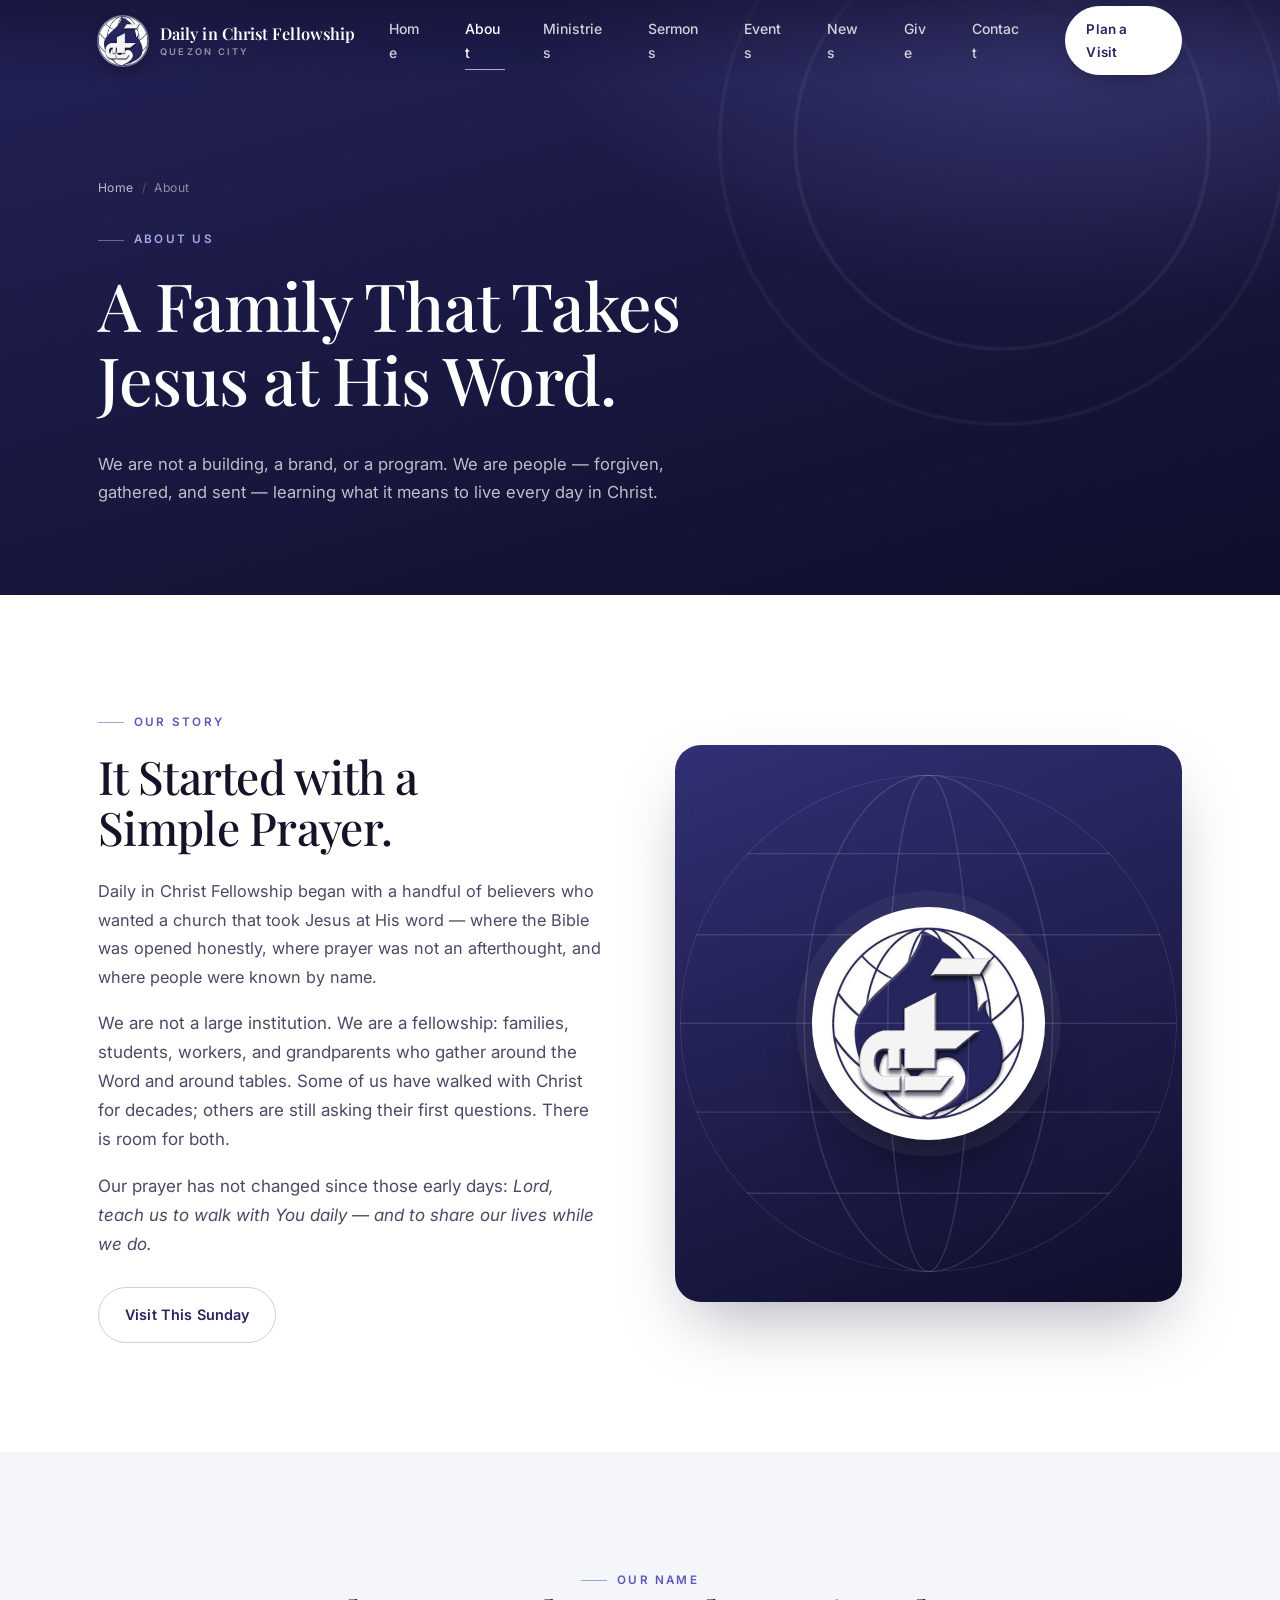
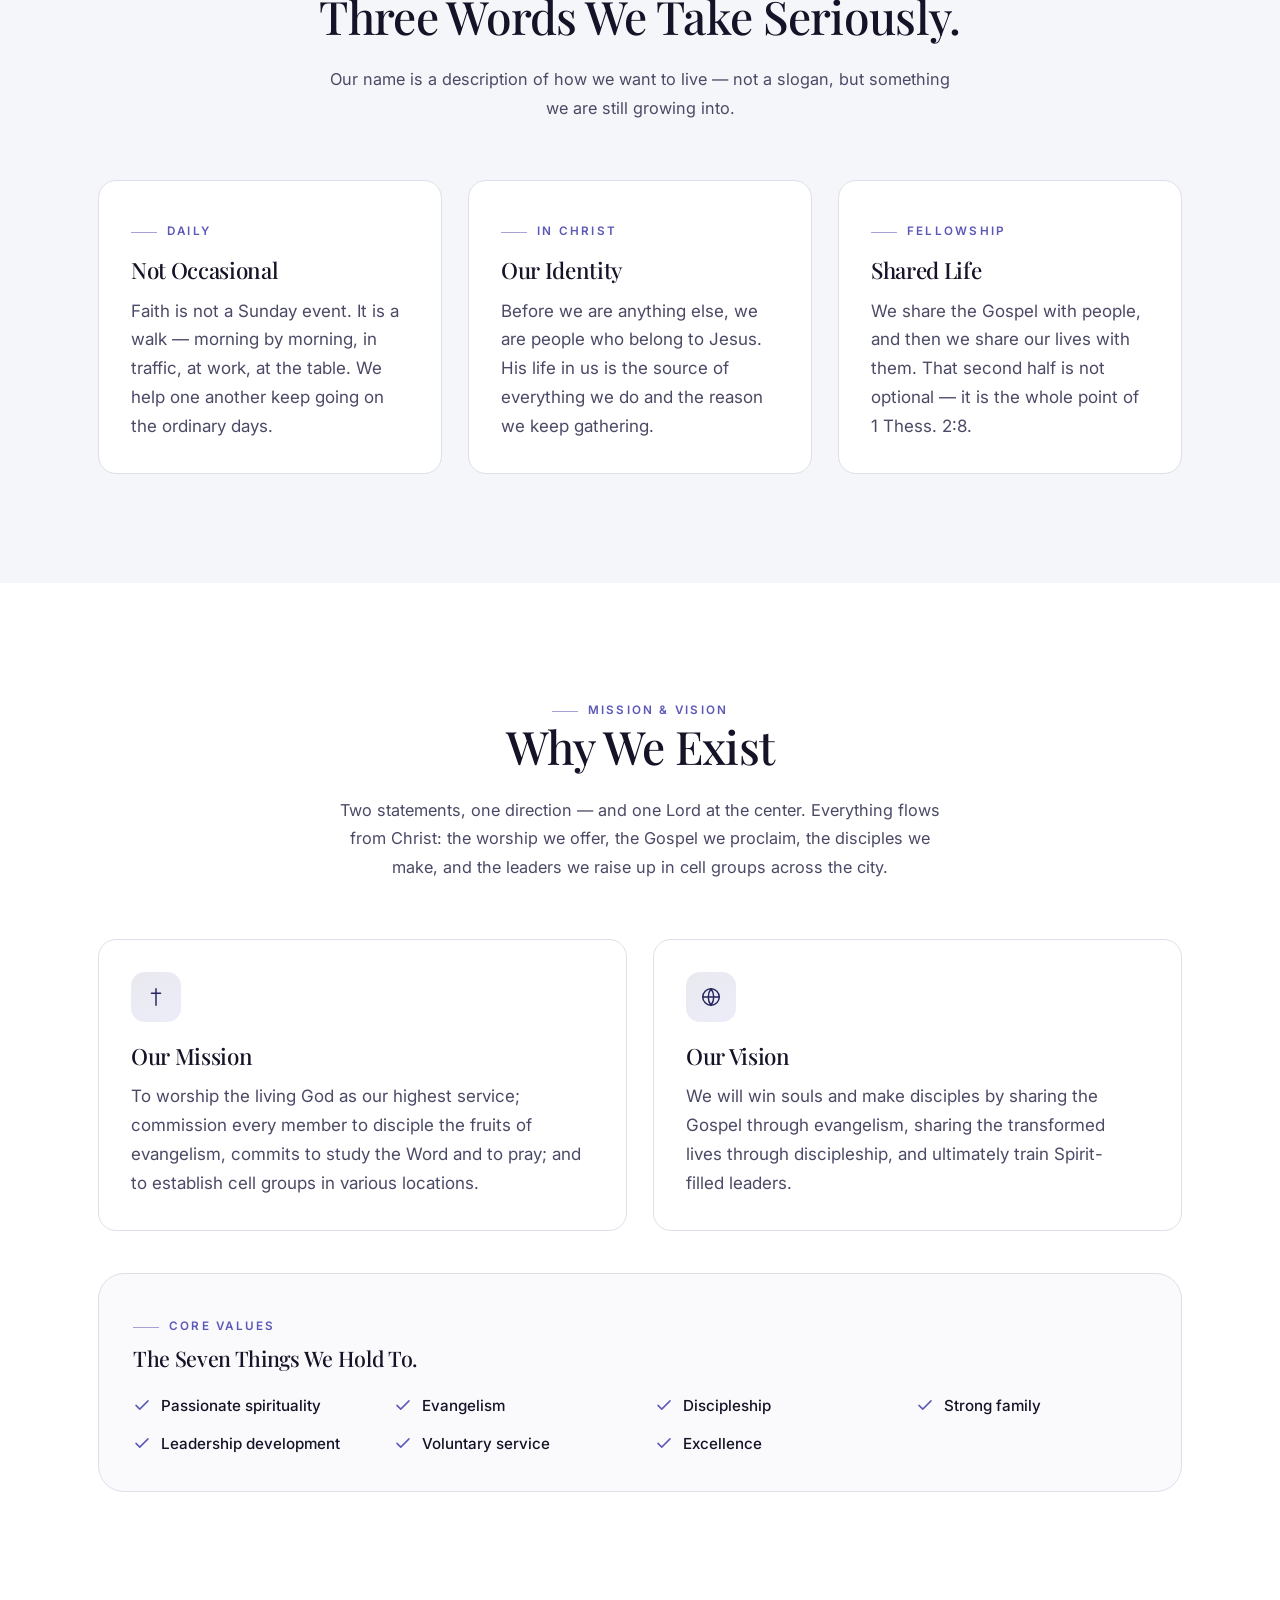
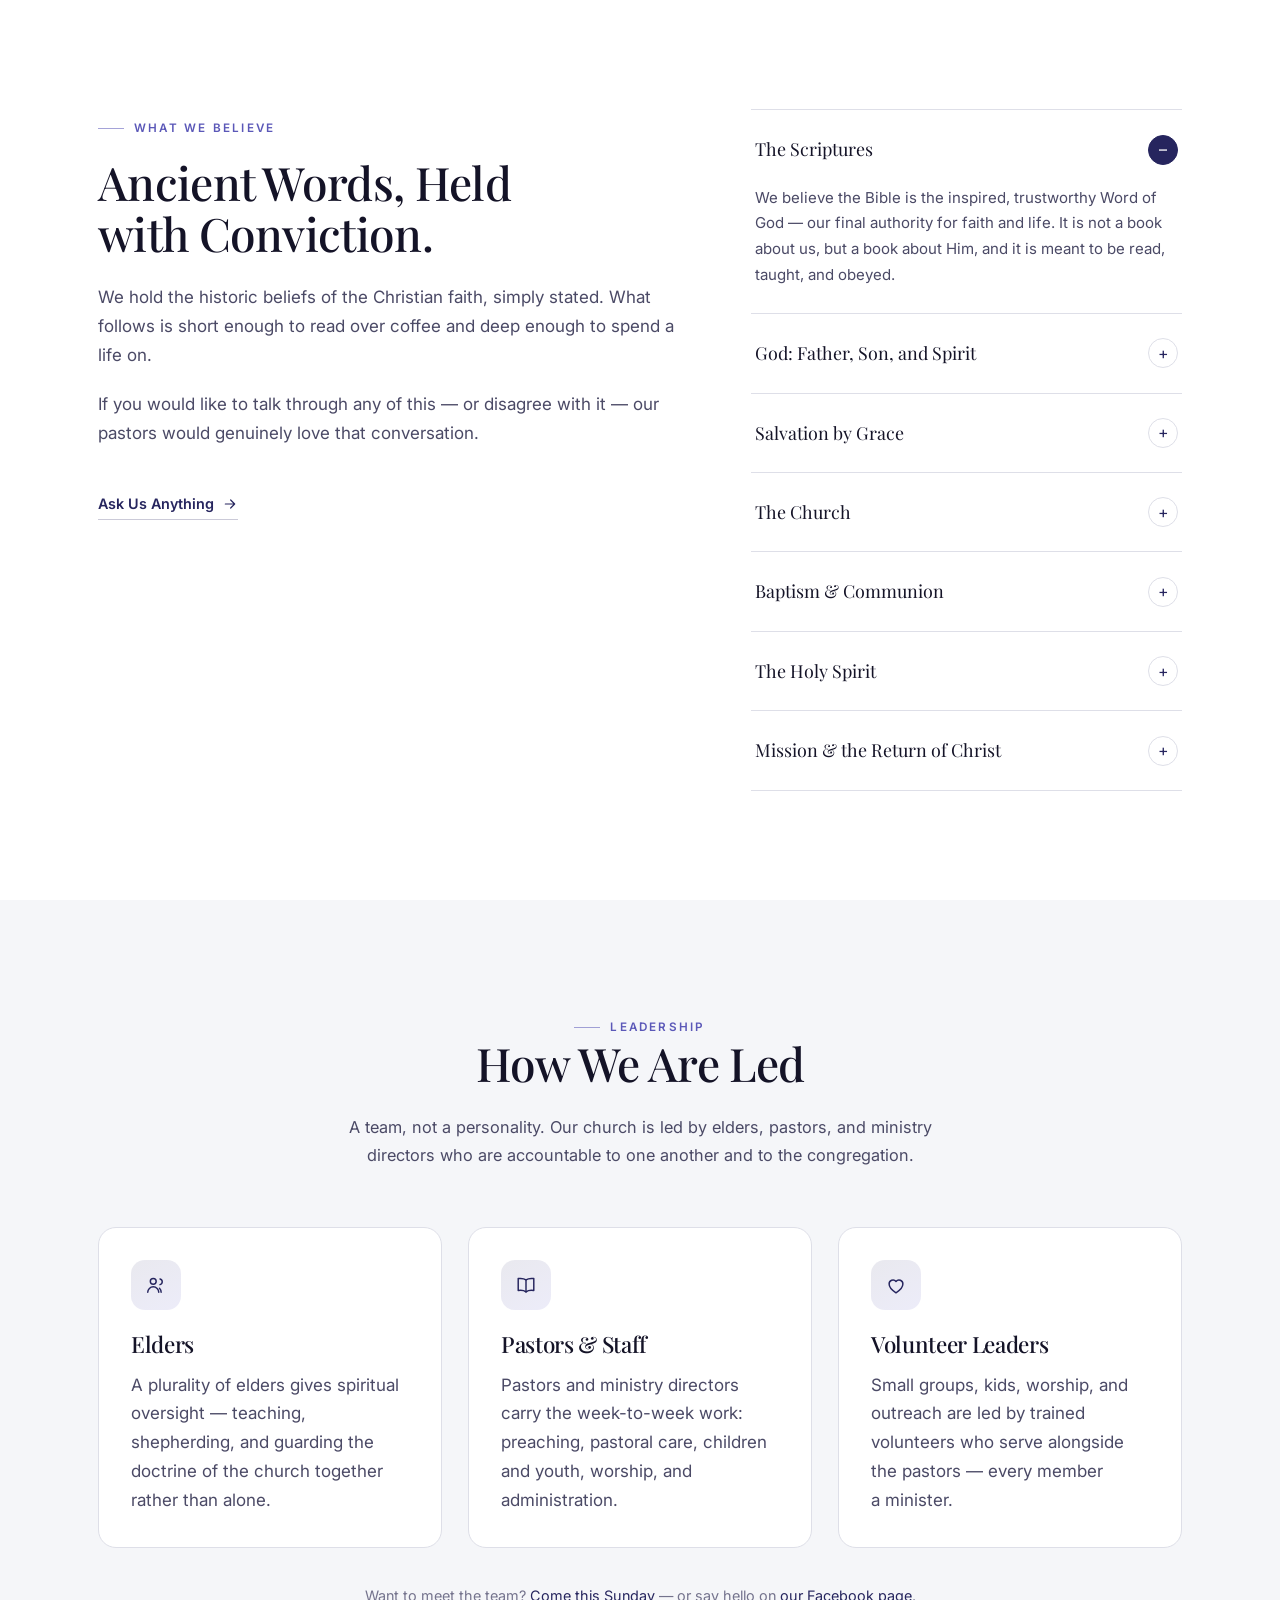
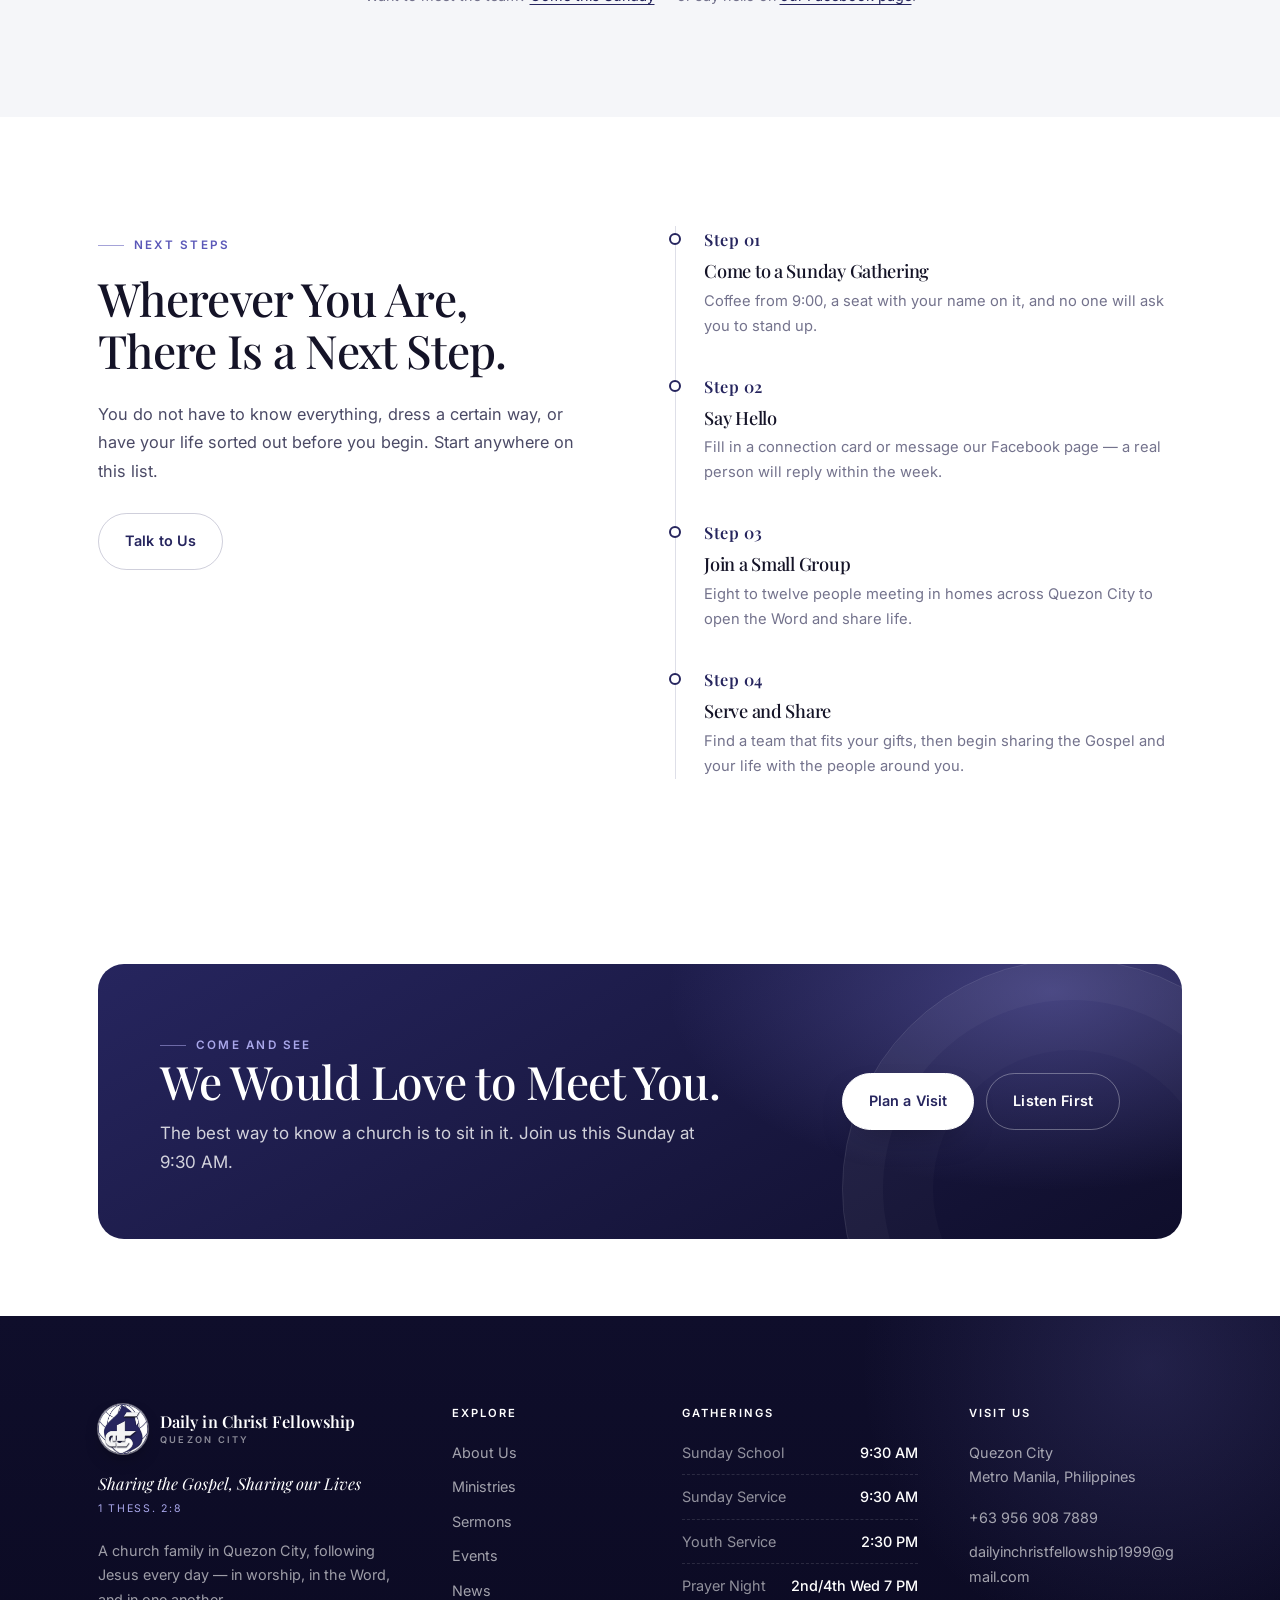
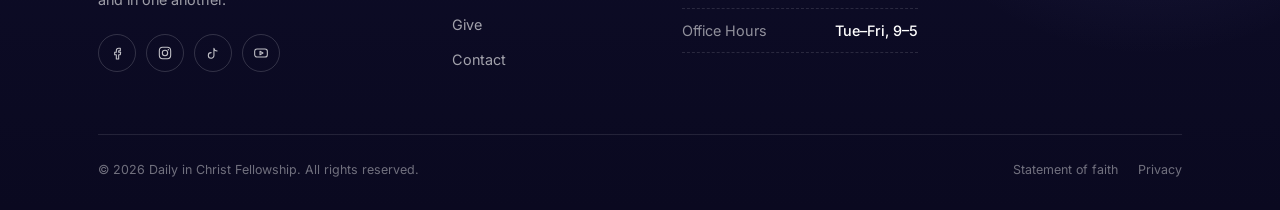
==== commit e1dd5c42: "Add News page with 2026 highlights - New news.html: 16 highlights with photos, January to October 20" ====
--- a/about.html
+++ b/about.html
@@ -36,6 +36,7 @@
         <li><a class="nav__link" href="ministries.html">Ministries</a></li>
         <li><a class="nav__link" href="sermons.html">Sermons</a></li>
         <li><a class="nav__link" href="events.html">Events</a></li>
+        <li><a class="nav__link" href="news.html">News</a></li>
         <li><a class="nav__link" href="give.html">Give</a></li>
         <li><a class="nav__link" href="contact.html">Contact</a></li>
         <li class="nav__cta"><a class="btn btn--light" href="contact.html">Plan a Visit</a></li>
@@ -320,6 +321,7 @@
           <li><a href="ministries.html">Ministries</a></li>
           <li><a href="sermons.html">Sermons</a></li>
           <li><a href="events.html">Events</a></li>
+          <li><a href="news.html">News</a></li>
           <li><a href="give.html">Give</a></li>
           <li><a href="contact.html">Contact</a></li>
         </ul>
